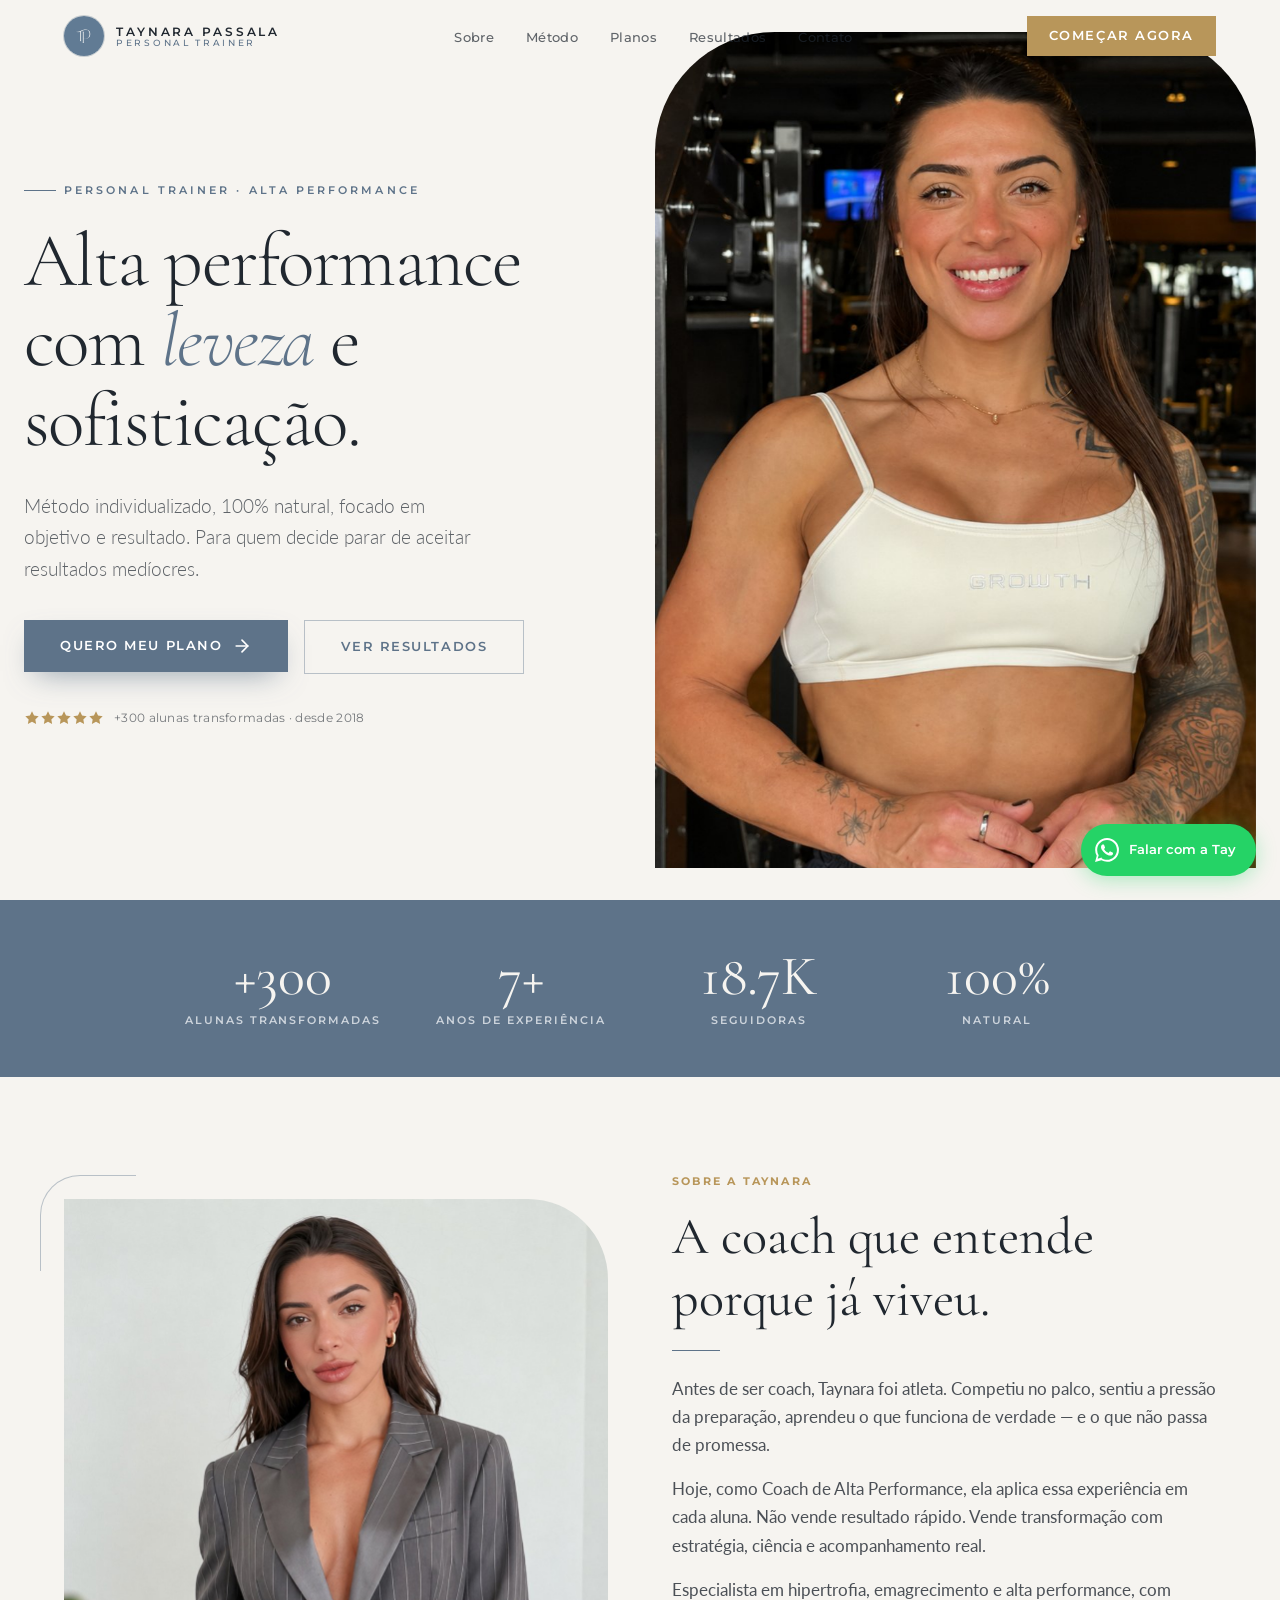
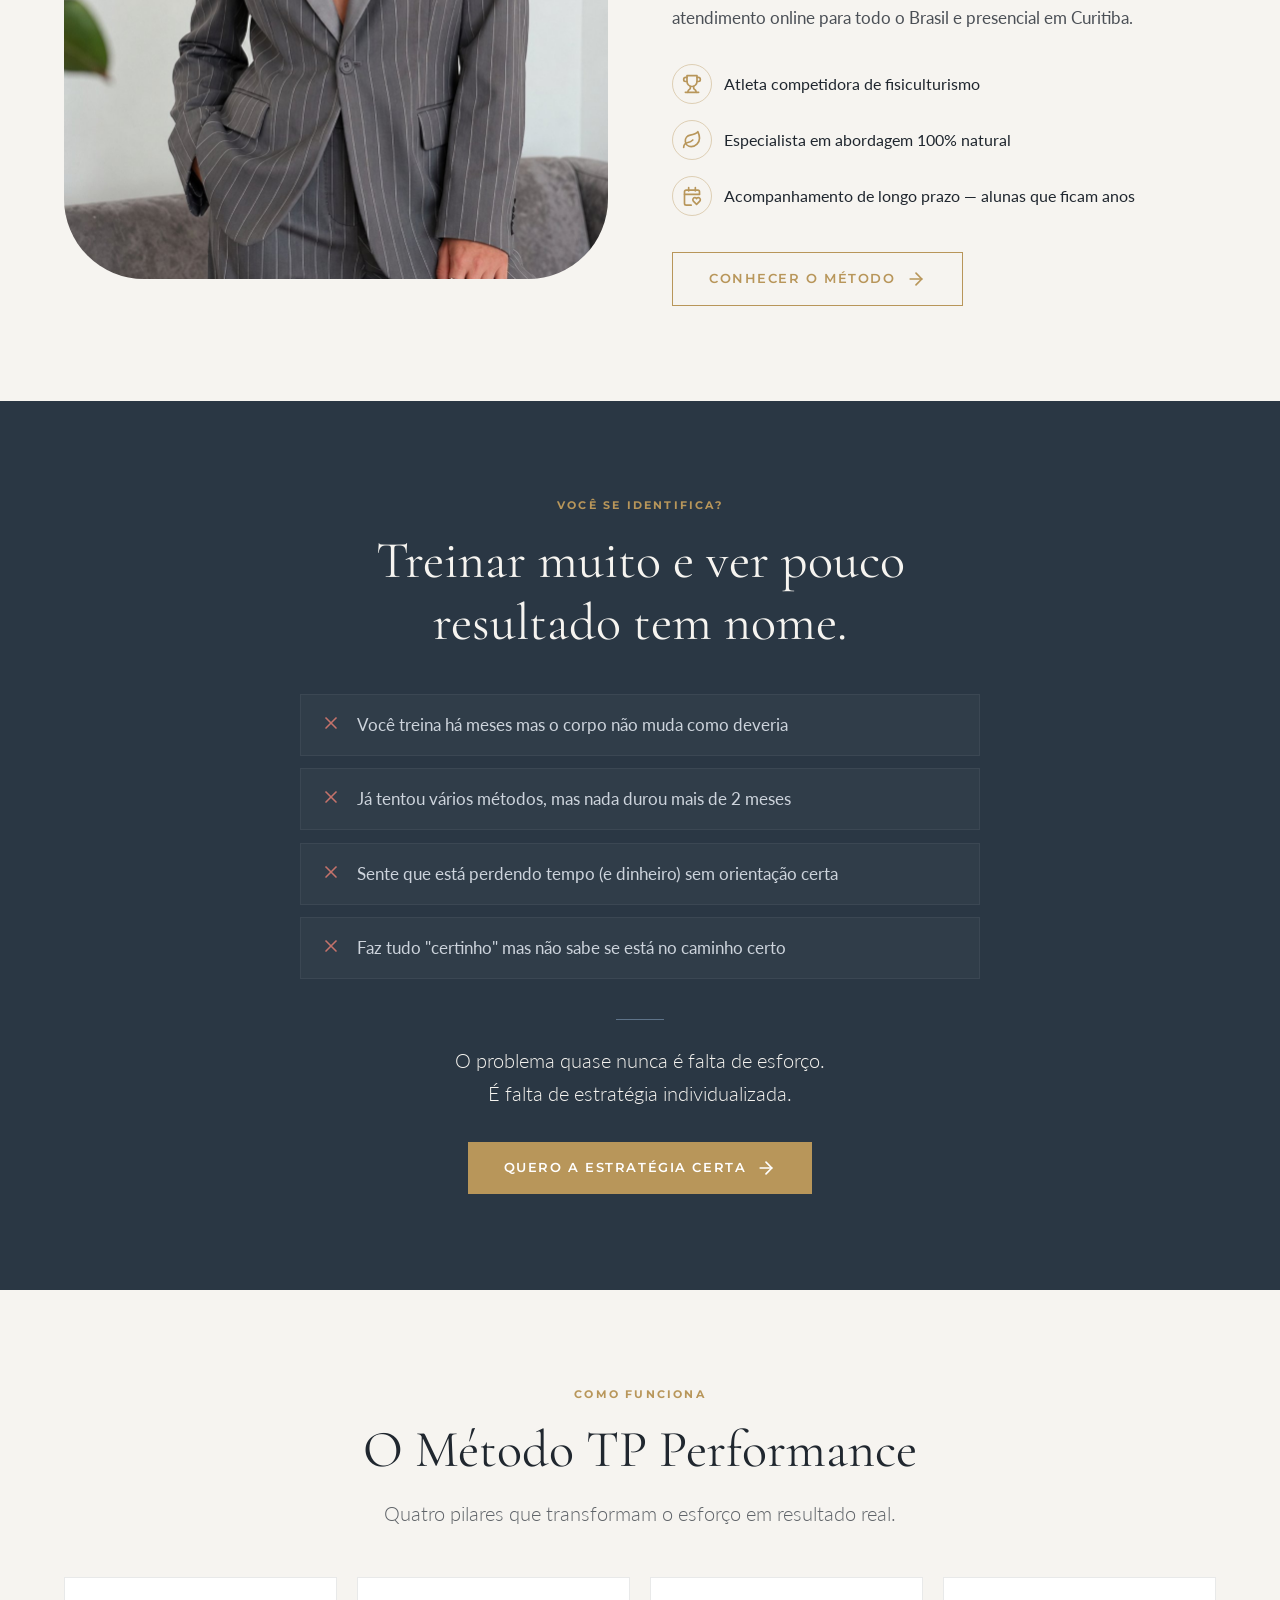
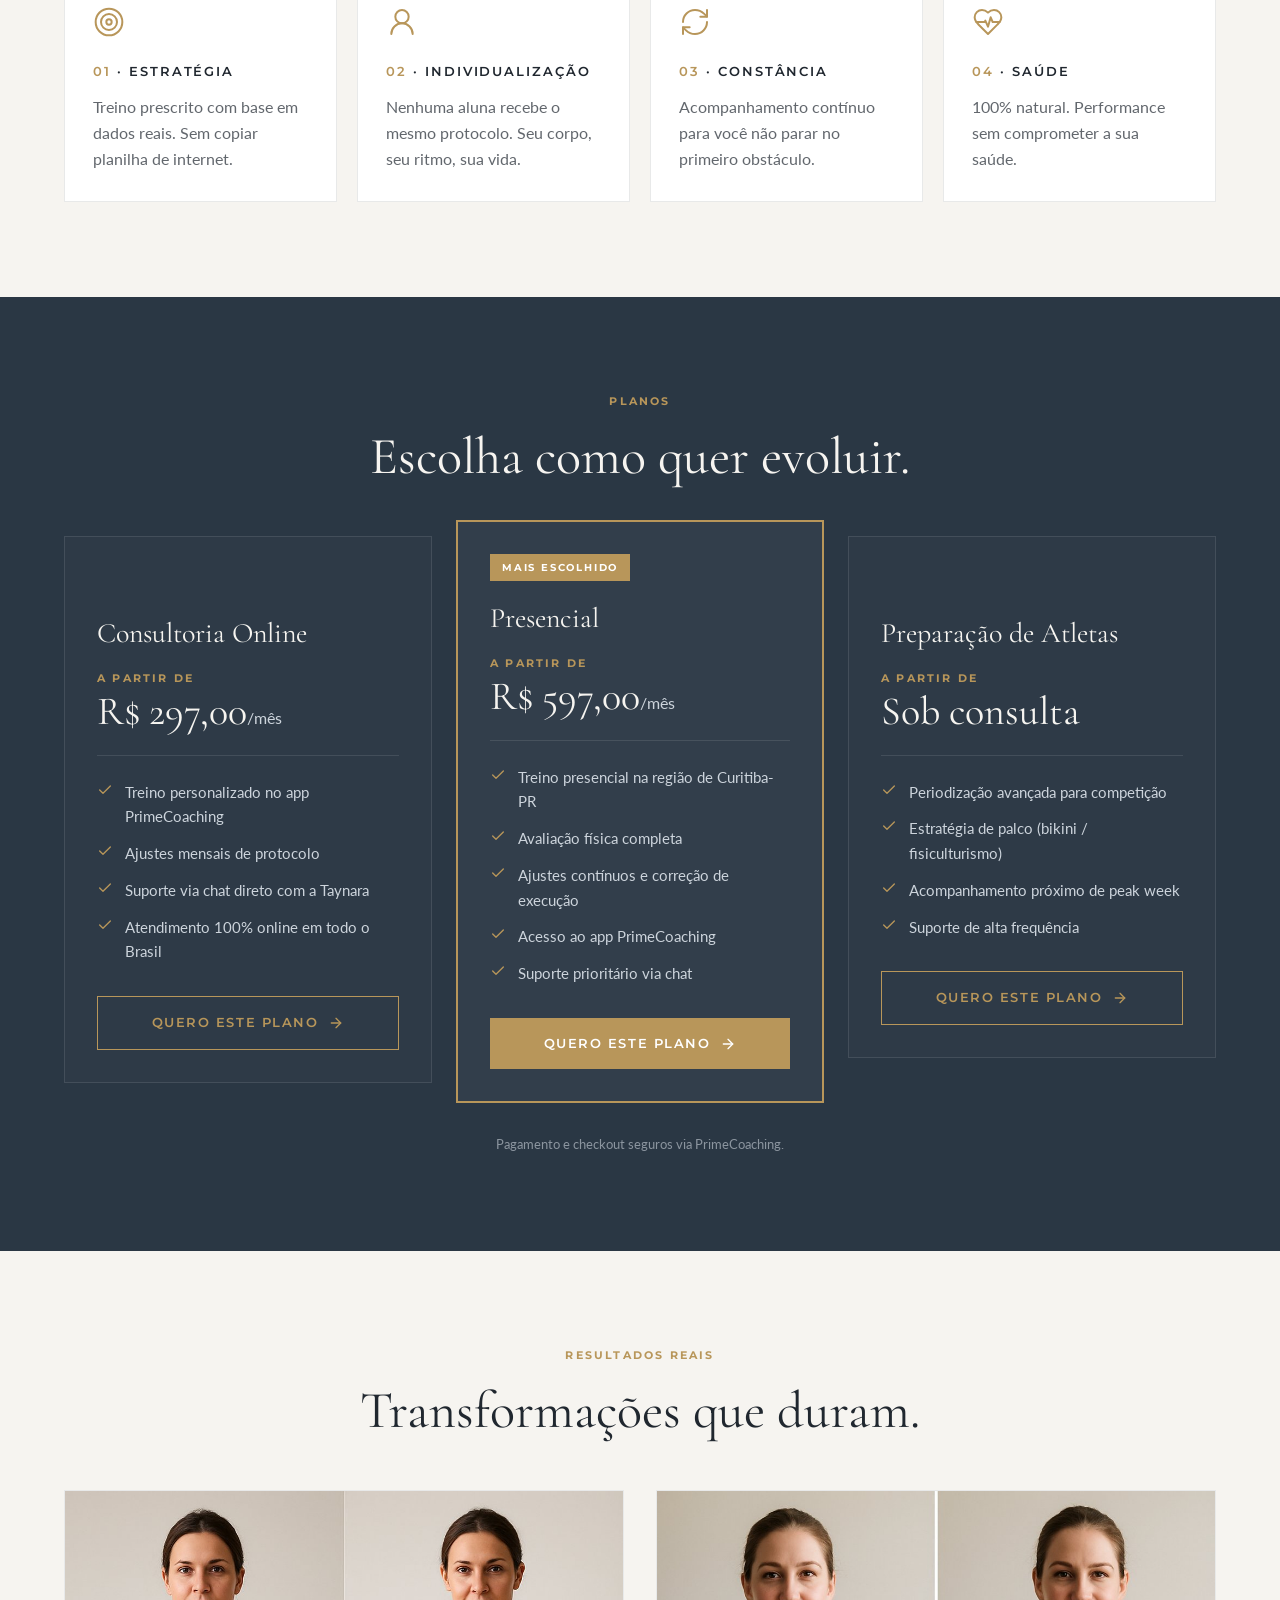
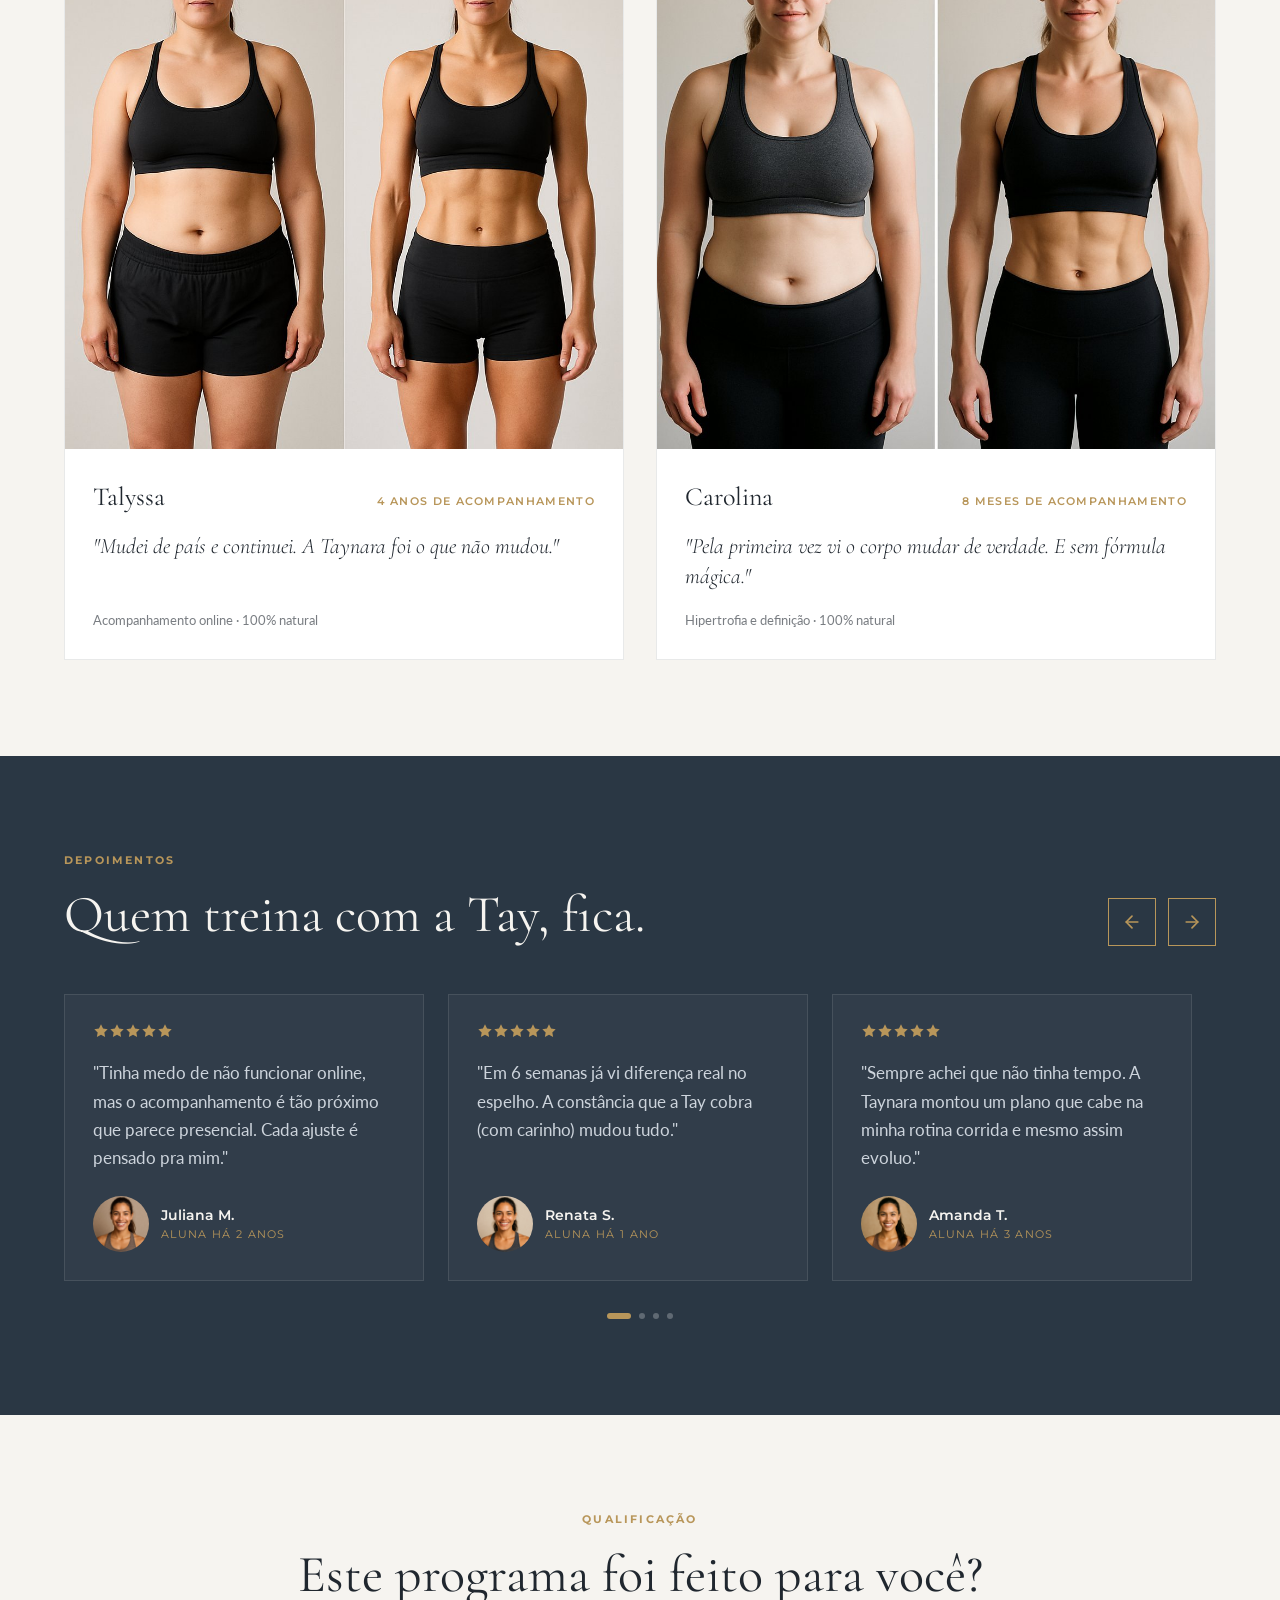
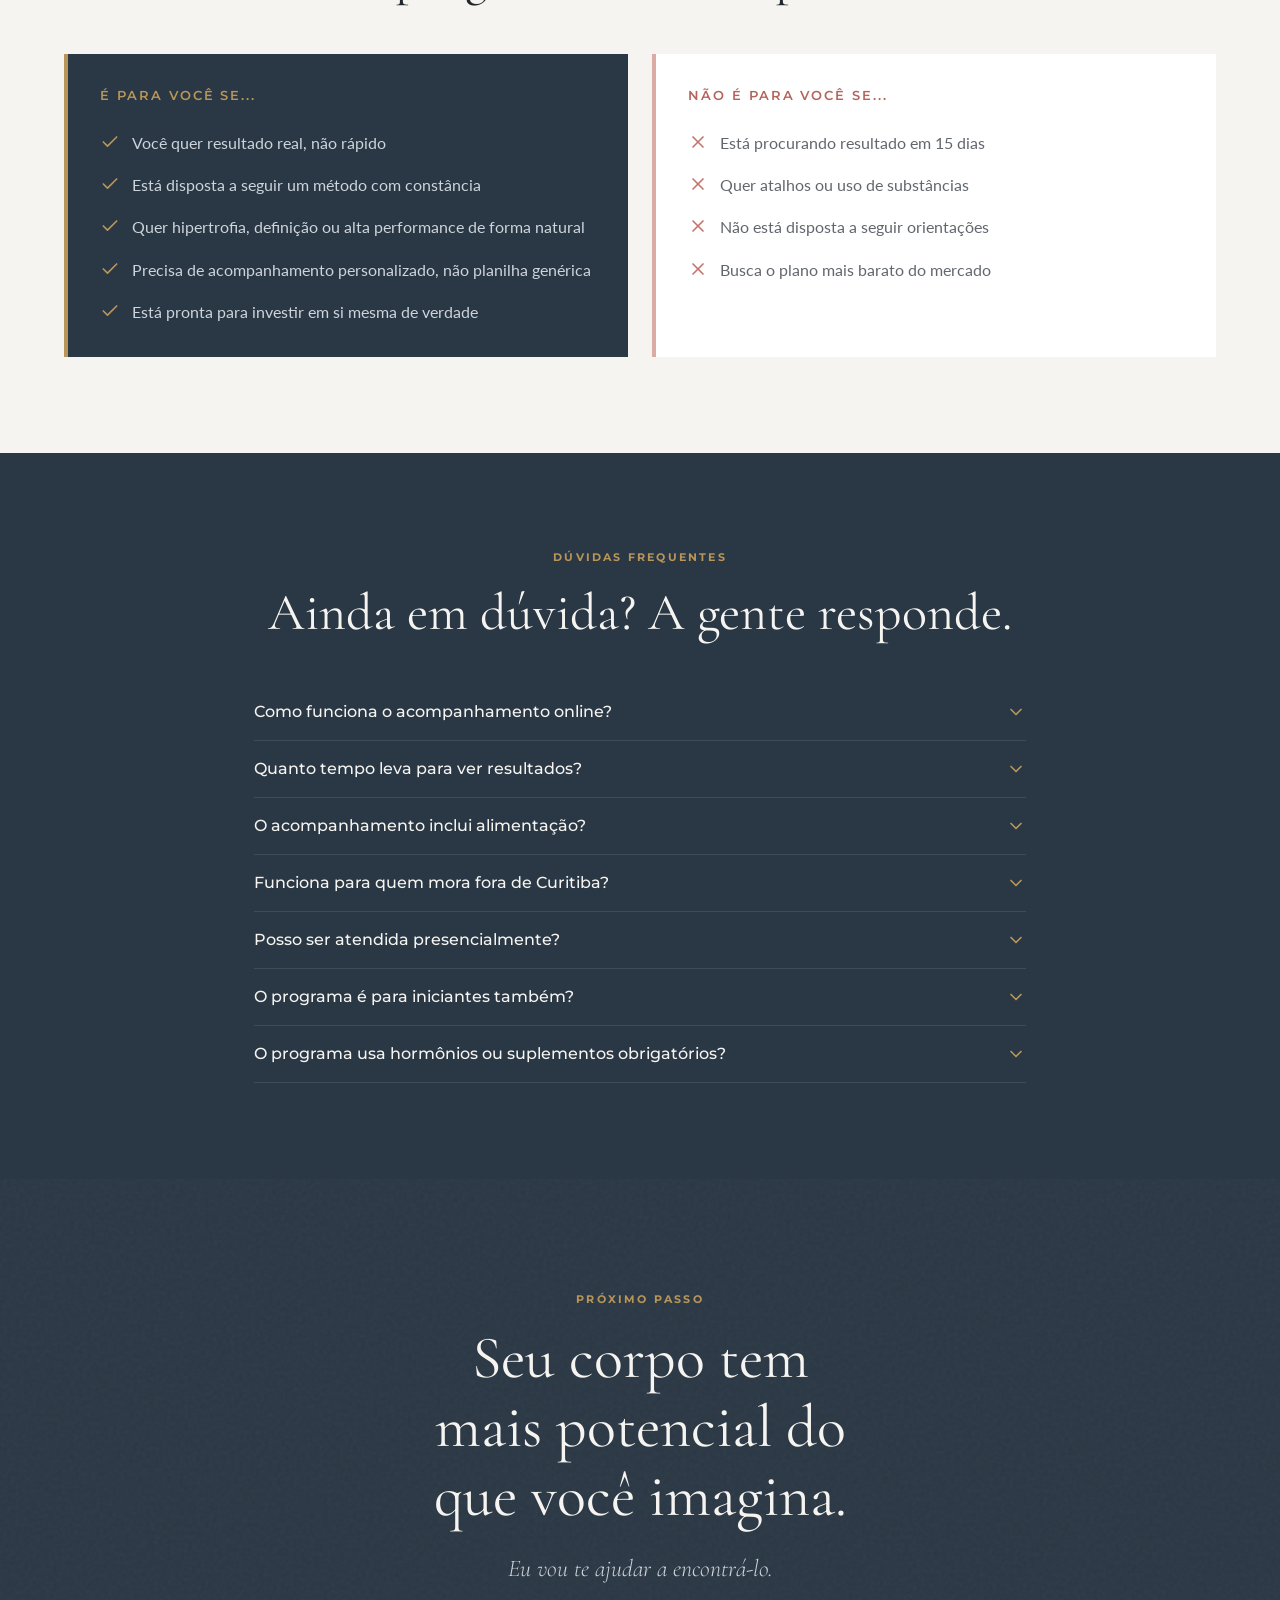
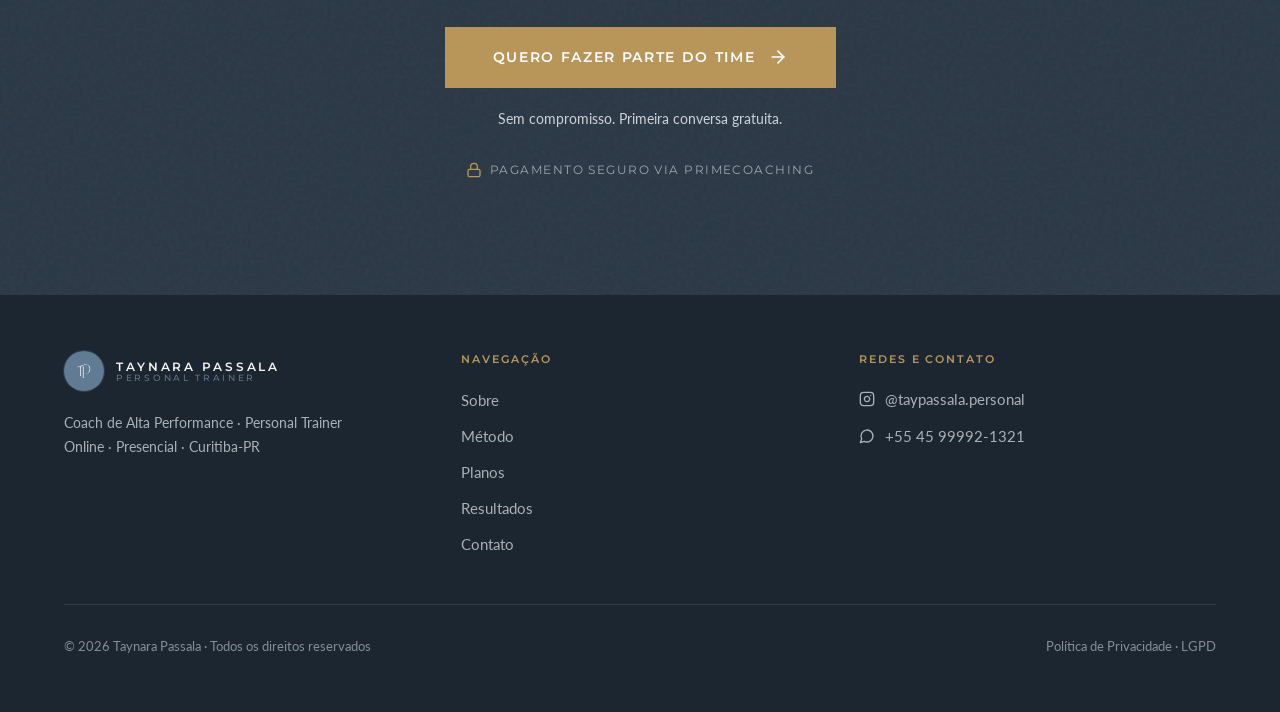
==== taypassala-site/index.html @ b62b1db3 "Add files via upload" ====
<!doctype html>
<html lang="pt-BR">
  <head>
    <meta charset="UTF-8" />
    <meta name="viewport" content="width=device-width, initial-scale=1" />
    <title>
      Taynara Passala — Coach de Alta Performance e Personal Trainer
    </title>
    <meta
      name="description"
      content="Coach de Alta Performance Natural. Hipertrofia, emagrecimento e preparação de atletas com método individualizado. Online para todo o Brasil e presencial em Curitiba."
    />

    <!-- Open Graph -->
    <meta
      property="og:title"
      content="Taynara Passala — Coach de Alta Performance"
    />
    <meta
      property="og:description"
      content="Transformo mente e físico em performance. Método 100% natural, acompanhamento de longo prazo."
    />
    <meta property="og:url" content="https://taypassala.com.br" />
    <meta property="og:type" content="website" />
    <meta property="og:image" content="images/taynara-hero.png" />
    <meta name="twitter:card" content="summary_large_image" />

    <link rel="icon" href="/favicon.ico" sizes="any" />
    <link rel="icon" href="/images/icon.svg" type="image/svg+xml" />
    <link rel="apple-touch-icon" href="/images/apple-icon.png" />

    <!-- Fonts: Cormorant Garamond (display), Montserrat (ui), Lato (body) -->
    <link rel="preconnect" href="https://fonts.googleapis.com" />
    <link rel="preconnect" href="https://fonts.gstatic.com" crossorigin />
    <link
      href="https://fonts.googleapis.com/css2?family=Cormorant+Garamond:ital,wght@0,300;0,400;0,500;0,600;1,300;1,400;1,500;1,600&family=Montserrat:wght@400;500;600;700&family=Lato:wght@300;400;700&display=swap"
      rel="stylesheet"
    />

    <link rel="stylesheet" href="styles.css" />
  </head>
  <body>
    <!-- ============================ NAVBAR ============================ -->
    <header class="navbar" id="navbar">
      <nav class="navbar__inner">
        <a
          href="#top"
          class="navbar__brand"
          aria-label="Taynara Passala — Personal Trainer"
        >
          <span class="logo">
            <span class="logo__mark">
              <img
                src="images/logo-tp.jpeg"
                alt="Logo Taynara Passala"
                width="40"
                height="40"
              />
            </span>
            <span class="logo__text">
              <span class="logo__name">Taynara Passala</span>
              <span class="logo__role">Personal Trainer</span>
            </span>
          </span>
        </a>

        <ul class="navbar__links">
          <li><a href="#sobre">Sobre</a></li>
          <li><a href="#metodo">Método</a></li>
          <li><a href="#planos">Planos</a></li>
          <li><a href="#resultados">Resultados</a></li>
          <li><a href="#contato">Contato</a></li>
        </ul>

        <a
          class="btn btn--bronze navbar__cta"
          data-wa
          data-msg="Olá Taynara! Quero começar agora. Me conta como funciona?"
          data-medium="nav"
          target="_blank"
          rel="noopener"
        >
          Começar agora
        </a>

        <button
          type="button"
          class="navbar__burger"
          id="openMenu"
          aria-label="Abrir menu"
        >
          <svg viewBox="0 0 24 24" class="ico" aria-hidden="true">
            <line x1="4" x2="20" y1="6" y2="6" />
            <line x1="4" x2="20" y1="12" y2="12" />
            <line x1="4" x2="20" y1="18" y2="18" />
          </svg>
        </button>
      </nav>
    </header>

    <!-- Drawer mobile -->
    <div class="drawer" id="drawer" aria-hidden="true">
      <div class="drawer__overlay" id="drawerOverlay"></div>
      <div class="drawer__panel">
        <div class="drawer__top">
          <span class="logo logo--light">
            <span class="logo__mark"
              ><img
                src="images/logo-tp.jpeg"
                alt="Logo Taynara Passala"
                width="40"
                height="40"
            /></span>
            <span class="logo__text">
              <span class="logo__name">Taynara Passala</span>
              <span class="logo__role">Personal Trainer</span>
            </span>
          </span>
          <button
            type="button"
            id="closeMenu"
            aria-label="Fechar menu"
            class="drawer__close"
          >
            <svg viewBox="0 0 24 24" class="ico" aria-hidden="true">
              <path d="M18 6 6 18" />
              <path d="m6 6 12 12" />
            </svg>
          </button>
        </div>
        <ul class="drawer__links">
          <li><a href="#sobre" data-close>Sobre</a></li>
          <li><a href="#metodo" data-close>Método</a></li>
          <li><a href="#planos" data-close>Planos</a></li>
          <li><a href="#resultados" data-close>Resultados</a></li>
          <li><a href="#contato" data-close>Contato</a></li>
        </ul>
        <a
          class="btn btn--bronze drawer__cta"
          data-wa
          data-msg="Olá Taynara! Quero começar agora. Me conta como funciona?"
          data-medium="nav"
          data-close
          target="_blank"
          rel="noopener"
        >
          Começar agora
        </a>
      </div>
    </div>

    <main>
      <!-- ============================ HERO ============================ -->
      <section id="top" class="hero">
        <div class="hero__grid">
          <div class="hero__text">
            <div class="reveal" data-reveal="up">
              <span class="hero__eyebrow">
                <span class="hero__eyebrow-line"></span>
                Personal Trainer · Alta Performance
              </span>
            </div>

            <div class="reveal" data-reveal="up" data-delay="0.08">
              <h1 class="hero__title">
                Alta performance<br />
                com <span class="hero__title-em">leveza</span> e<br />
                sofisticação.
              </h1>
            </div>

            <div class="reveal" data-reveal="up" data-delay="0.16">
              <p class="hero__lead">
                Método individualizado, 100% natural, focado em objetivo e
                resultado. Para quem decide parar de aceitar resultados
                medíocres.
              </p>
            </div>

            <div class="reveal" data-reveal="up" data-delay="0.24">
              <div class="hero__actions">
                <a
                  class="btn btn--blue group"
                  data-wa
                  data-msg="Olá Taynara! Quero meu plano. Me conta como funciona?"
                  data-medium="hero"
                  target="_blank"
                  rel="noopener"
                >
                  Quero meu plano
                  <svg
                    viewBox="0 0 24 24"
                    class="ico ico--shift"
                    aria-hidden="true"
                  >
                    <path d="M5 12h14" />
                    <path d="m12 5 7 7-7 7" />
                  </svg>
                </a>
                <a href="#resultados" class="btn btn--outline-blue"
                  >Ver resultados</a
                >
              </div>
            </div>

            <div class="reveal" data-reveal="up" data-delay="0.32">
              <div class="hero__rating">
                <span class="stars">
                  <svg viewBox="0 0 24 24" class="star">
                    <polygon
                      points="12 2 15.09 8.26 22 9.27 17 14.14 18.18 21.02 12 17.77 5.82 21.02 7 14.14 2 9.27 8.91 8.26 12 2"
                    />
                  </svg>
                  <svg viewBox="0 0 24 24" class="star">
                    <polygon
                      points="12 2 15.09 8.26 22 9.27 17 14.14 18.18 21.02 12 17.77 5.82 21.02 7 14.14 2 9.27 8.91 8.26 12 2"
                    />
                  </svg>
                  <svg viewBox="0 0 24 24" class="star">
                    <polygon
                      points="12 2 15.09 8.26 22 9.27 17 14.14 18.18 21.02 12 17.77 5.82 21.02 7 14.14 2 9.27 8.91 8.26 12 2"
                    />
                  </svg>
                  <svg viewBox="0 0 24 24" class="star">
                    <polygon
                      points="12 2 15.09 8.26 22 9.27 17 14.14 18.18 21.02 12 17.77 5.82 21.02 7 14.14 2 9.27 8.91 8.26 12 2"
                    />
                  </svg>
                  <svg viewBox="0 0 24 24" class="star">
                    <polygon
                      points="12 2 15.09 8.26 22 9.27 17 14.14 18.18 21.02 12 17.77 5.82 21.02 7 14.14 2 9.27 8.91 8.26 12 2"
                    />
                  </svg>
                </span>
                <span class="hero__rating-text"
                  >+300 alunas transformadas · desde 2018</span
                >
              </div>
            </div>
          </div>

          <div class="hero__media">
            <div class="hero__media-block"></div>
            <div
              class="reveal img-reveal hero__media-frame"
              data-reveal="image"
            >
              <div class="parallax" data-parallax="36">
                <img
                  src="images/taynara-hero.png"
                  alt="Taynara Passala, personal trainer e coach de alta performance"
                  class="hero__img"
                />
              </div>
            </div>
          </div>
        </div>
      </section>

      <!-- ===================== SOCIAL PROOF BAR ===================== -->
      <section class="proof" id="proof">
        <div class="proof__grid">
          <div class="proof__item">
            <span class="proof__value" data-count="300" data-prefix="+"
              >+0</span
            >
            <span class="proof__label">alunas transformadas</span>
          </div>
          <div class="proof__item">
            <span class="proof__value" data-count="7" data-suffix="+">0+</span>
            <span class="proof__label">anos de experiência</span>
          </div>
          <div class="proof__item">
            <span
              class="proof__value"
              data-count="18.7"
              data-decimals="1"
              data-suffix="K"
              >0.0K</span
            >
            <span class="proof__label">seguidoras</span>
          </div>
          <div class="proof__item">
            <span class="proof__value" data-count="100" data-suffix="%"
              >0%</span
            >
            <span class="proof__label">Natural</span>
          </div>
        </div>
      </section>

      <!-- ============================ SOBRE ============================ -->
      <section id="sobre" class="about">
        <div class="container about__grid">
          <div class="reveal reveal-left about__media-col">
            <div class="about__media-wrap">
              <div class="about__corner"></div>
              <div class="reveal img-reveal about__frame" data-reveal="image">
                <img
                  src="images/taynara-sobre.png"
                  alt="Taynara Passala, personal trainer"
                  class="about__img"
                />
              </div>
            </div>
          </div>

          <div class="reveal reveal-right about__text" data-delay="0.1">
            <span class="eyebrow">Sobre a Taynara</span>
            <h2 class="section-title section-title--dark">
              A coach que entende porque já viveu.
            </h2>
            <span class="section-line"></span>

            <div class="about__paras">
              <p>
                Antes de ser coach, Taynara foi atleta. Competiu no palco,
                sentiu a pressão da preparação, aprendeu o que funciona de
                verdade — e o que não passa de promessa.
              </p>
              <p>
                Hoje, como Coach de Alta Performance, ela aplica essa
                experiência em cada aluna. Não vende resultado rápido. Vende
                transformação com estratégia, ciência e acompanhamento real.
              </p>
              <p>
                Especialista em hipertrofia, emagrecimento e alta performance,
                com atendimento online para todo o Brasil e presencial em
                Curitiba.
              </p>
            </div>

            <ul class="about__highlights">
              <li>
                <span class="about__hl-ico"
                  ><svg viewBox="0 0 24 24" class="ico">
                    <path d="M6 9H4.5a2.5 2.5 0 0 1 0-5H6" />
                    <path d="M18 9h1.5a2.5 2.5 0 0 0 0-5H18" />
                    <path d="M4 22h16" />
                    <path
                      d="M10 14.66V17c0 .55-.47.98-.97 1.21C7.85 18.75 7 20.24 7 22"
                    />
                    <path
                      d="M14 14.66V17c0 .55.47.98.97 1.21C16.15 18.75 17 20.24 17 22"
                    />
                    <path d="M18 2H6v7a6 6 0 0 0 12 0V2Z" /></svg
                ></span>
                <span class="about__hl-text"
                  >Atleta competidora de fisiculturismo</span
                >
              </li>
              <li>
                <span class="about__hl-ico"
                  ><svg viewBox="0 0 24 24" class="ico">
                    <path
                      d="M11 20A7 7 0 0 1 9.8 6.1C15.5 5 17 4.48 19 2c1 2 2 4.18 2 8 0 5.5-4.78 10-10 10Z"
                    />
                    <path
                      d="M2 21c0-3 1.85-5.36 5.08-6C9.5 14.52 12 13 13 12"
                    /></svg
                ></span>
                <span class="about__hl-text"
                  >Especialista em abordagem 100% natural</span
                >
              </li>
              <li>
                <span class="about__hl-ico"
                  ><svg viewBox="0 0 24 24" class="ico">
                    <path
                      d="M21 10V7a2 2 0 0 0-2-2H5a2 2 0 0 0-2 2v14a2 2 0 0 0 2 2h6"
                    />
                    <path d="M16 2v4" />
                    <path d="M8 2v4" />
                    <path d="M3 10h18" />
                    <path
                      d="M21.29 14.7a2.43 2.43 0 0 0-2.65-.52c-.3.12-.57.3-.8.53l-.34.34-.35-.34a2.43 2.43 0 0 0-2.65-.53c-.3.12-.56.3-.79.53-.95.94-1 2.53.2 3.74L17.5 22l3.6-3.55c1.2-1.21 1.14-2.8.19-3.74Z"
                    /></svg
                ></span>
                <span class="about__hl-text"
                  >Acompanhamento de longo prazo — alunas que ficam anos</span
                >
              </li>
            </ul>

            <a href="#metodo" class="btn btn--outline-bronze about__cta">
              Conhecer o método
              <svg viewBox="0 0 24 24" class="ico" aria-hidden="true">
                <path d="M5 12h14" />
                <path d="m12 5 7 7-7 7" />
              </svg>
            </a>
          </div>
        </div>
      </section>

      <!-- =========================== PROBLEMA =========================== -->
      <section class="problem">
        <div class="container problem__inner">
          <div class="reveal">
            <span class="eyebrow eyebrow--center">Você se identifica?</span>
            <h2 class="section-title section-title--light problem__title">
              Treinar muito e ver pouco resultado tem nome.
            </h2>
          </div>

          <ul class="problem__list">
            <li class="reveal" data-delay="0">
              <div class="problem__item">
                <svg viewBox="0 0 24 24" class="ico problem__x">
                  <path d="M18 6 6 18" />
                  <path d="m6 6 12 12" /></svg
                ><span
                  >Você treina há meses mas o corpo não muda como deveria</span
                >
              </div>
            </li>
            <li class="reveal" data-delay="0.08">
              <div class="problem__item">
                <svg viewBox="0 0 24 24" class="ico problem__x">
                  <path d="M18 6 6 18" />
                  <path d="m6 6 12 12" /></svg
                ><span
                  >Já tentou vários métodos, mas nada durou mais de 2
                  meses</span
                >
              </div>
            </li>
            <li class="reveal" data-delay="0.16">
              <div class="problem__item">
                <svg viewBox="0 0 24 24" class="ico problem__x">
                  <path d="M18 6 6 18" />
                  <path d="m6 6 12 12" /></svg
                ><span
                  >Sente que está perdendo tempo (e dinheiro) sem orientação
                  certa</span
                >
              </div>
            </li>
            <li class="reveal" data-delay="0.24">
              <div class="problem__item">
                <svg viewBox="0 0 24 24" class="ico problem__x">
                  <path d="M18 6 6 18" />
                  <path d="m6 6 12 12" /></svg
                ><span
                  >Faz tudo "certinho" mas não sabe se está no caminho
                  certo</span
                >
              </div>
            </li>
          </ul>

          <div class="reveal" data-delay="0.1">
            <span class="problem__divider"></span>
            <p class="problem__statement">
              O problema quase nunca é falta de esforço. É falta de estratégia
              individualizada.
            </p>
            <a
              class="btn btn--bronze problem__cta"
              data-wa
              data-msg="Olá Taynara! Quero a estratégia certa para o meu corpo. Como começamos?"
              data-medium="problema"
              target="_blank"
              rel="noopener"
            >
              Quero a estratégia certa
              <svg viewBox="0 0 24 24" class="ico" aria-hidden="true">
                <path d="M5 12h14" />
                <path d="m12 5 7 7-7 7" />
              </svg>
            </a>
          </div>
        </div>
      </section>

      <!-- ========================== METODOLOGIA ========================== -->
      <section id="metodo" class="method">
        <div class="container">
          <div class="reveal section-head">
            <span class="eyebrow eyebrow--center">Como funciona</span>
            <h2 class="section-title section-title--dark">
              O Método TP Performance
            </h2>
            <p class="section-sub section-sub--dark">
              Quatro pilares que transformam o esforço em resultado real.
            </p>
          </div>

          <div class="method__grid">
            <article class="reveal method__card" data-delay="0">
              <svg viewBox="0 0 24 24" class="ico method__ico">
                <circle cx="12" cy="12" r="10" />
                <circle cx="12" cy="12" r="6" />
                <circle cx="12" cy="12" r="2" />
              </svg>
              <p class="method__kicker">
                <span class="method__num">01</span> · Estratégia
              </p>
              <p class="method__text">
                Treino prescrito com base em dados reais. Sem copiar planilha de
                internet.
              </p>
            </article>
            <article class="reveal method__card" data-delay="0.08">
              <svg viewBox="0 0 24 24" class="ico method__ico">
                <circle cx="12" cy="8" r="5" />
                <path d="M20 21a8 8 0 0 0-16 0" />
              </svg>
              <p class="method__kicker">
                <span class="method__num">02</span> · Individualização
              </p>
              <p class="method__text">
                Nenhuma aluna recebe o mesmo protocolo. Seu corpo, seu ritmo,
                sua vida.
              </p>
            </article>
            <article class="reveal method__card" data-delay="0.16">
              <svg viewBox="0 0 24 24" class="ico method__ico">
                <path d="M3 12a9 9 0 0 1 9-9 9.75 9.75 0 0 1 6.74 2.74L21 8" />
                <path d="M21 3v5h-5" />
                <path d="M21 12a9 9 0 0 1-9 9 9.75 9.75 0 0 1-6.74-2.74L3 16" />
                <path d="M8 16H3v5" />
              </svg>
              <p class="method__kicker">
                <span class="method__num">03</span> · Constância
              </p>
              <p class="method__text">
                Acompanhamento contínuo para você não parar no primeiro
                obstáculo.
              </p>
            </article>
            <article class="reveal method__card" data-delay="0.24">
              <svg viewBox="0 0 24 24" class="ico method__ico">
                <path
                  d="M19 14c1.49-1.46 3-3.21 3-5.5A5.5 5.5 0 0 0 16.5 3c-1.76 0-3 .5-4.5 2-1.5-1.5-2.74-2-4.5-2A5.5 5.5 0 0 0 2 8.5c0 2.3 1.5 4.05 3 5.5l7 7Z"
                />
                <path d="M3.22 12H9.5l.5-1 2 4.5 2-7 1.5 3.5h5.27" />
              </svg>
              <p class="method__kicker">
                <span class="method__num">04</span> · Saúde
              </p>
              <p class="method__text">
                100% natural. Performance sem comprometer a sua saúde.
              </p>
            </article>
          </div>
        </div>
      </section>

      <!-- ============================ PLANOS ============================ -->
      <section id="planos" class="plans">
        <div class="container">
          <div class="reveal section-head">
            <span class="eyebrow eyebrow--center">Planos</span>
            <h2 class="section-title section-title--light">
              Escolha como quer evoluir.
            </h2>
          </div>

          <div class="plans__grid">
            <div class="reveal" data-delay="0">
              <article class="plan">
                <span class="plan__badge-spacer" aria-hidden="true"></span>
                <h3 class="plan__name">Consultoria Online</h3>
                <p class="plan__from">A partir de</p>
                <p class="plan__price">
                  R$ 297,00<span class="plan__per">/mês</span>
                </p>
                <span class="plan__divider"></span>
                <ul class="plan__benefits">
                  <li>
                    <svg viewBox="0 0 24 24" class="ico plan__check">
                      <path d="M20 6 9 17l-5-5" /></svg
                    ><span>Treino personalizado no app PrimeCoaching</span>
                  </li>
                  <li>
                    <svg viewBox="0 0 24 24" class="ico plan__check">
                      <path d="M20 6 9 17l-5-5" /></svg
                    ><span>Ajustes mensais de protocolo</span>
                  </li>
                  <li>
                    <svg viewBox="0 0 24 24" class="ico plan__check">
                      <path d="M20 6 9 17l-5-5" /></svg
                    ><span>Suporte via chat direto com a Taynara</span>
                  </li>
                  <li>
                    <svg viewBox="0 0 24 24" class="ico plan__check">
                      <path d="M20 6 9 17l-5-5" /></svg
                    ><span>Atendimento 100% online em todo o Brasil</span>
                  </li>
                </ul>
                <a
                  href="https://app.primecoaching.com.br"
                  target="_blank"
                  rel="noopener"
                  class="btn btn--outline-bronze plan__cta"
                >
                  Quero este plano
                  <svg viewBox="0 0 24 24" class="ico">
                    <path d="M5 12h14" />
                    <path d="m12 5 7 7-7 7" />
                  </svg>
                </a>
              </article>
            </div>

            <div class="reveal plan-col--featured" data-delay="0.08">
              <article class="plan plan--featured">
                <span class="plan__badge">Mais escolhido</span>
                <h3 class="plan__name">Presencial</h3>
                <p class="plan__from">A partir de</p>
                <p class="plan__price">
                  R$ 597,00<span class="plan__per">/mês</span>
                </p>
                <span class="plan__divider"></span>
                <ul class="plan__benefits">
                  <li>
                    <svg viewBox="0 0 24 24" class="ico plan__check">
                      <path d="M20 6 9 17l-5-5" /></svg
                    ><span>Treino presencial na região de Curitiba-PR</span>
                  </li>
                  <li>
                    <svg viewBox="0 0 24 24" class="ico plan__check">
                      <path d="M20 6 9 17l-5-5" /></svg
                    ><span>Avaliação física completa</span>
                  </li>
                  <li>
                    <svg viewBox="0 0 24 24" class="ico plan__check">
                      <path d="M20 6 9 17l-5-5" /></svg
                    ><span>Ajustes contínuos e correção de execução</span>
                  </li>
                  <li>
                    <svg viewBox="0 0 24 24" class="ico plan__check">
                      <path d="M20 6 9 17l-5-5" /></svg
                    ><span>Acesso ao app PrimeCoaching</span>
                  </li>
                  <li>
                    <svg viewBox="0 0 24 24" class="ico plan__check">
                      <path d="M20 6 9 17l-5-5" /></svg
                    ><span>Suporte prioritário via chat</span>
                  </li>
                </ul>
                <a
                  href="https://app.primecoaching.com.br"
                  target="_blank"
                  rel="noopener"
                  class="btn btn--bronze plan__cta"
                >
                  Quero este plano
                  <svg viewBox="0 0 24 24" class="ico">
                    <path d="M5 12h14" />
                    <path d="m12 5 7 7-7 7" />
                  </svg>
                </a>
              </article>
            </div>

            <div class="reveal" data-delay="0.16">
              <article class="plan">
                <span class="plan__badge-spacer" aria-hidden="true"></span>
                <h3 class="plan__name">Preparação de Atletas</h3>
                <p class="plan__from">A partir de</p>
                <p class="plan__price">Sob consulta</p>
                <span class="plan__divider"></span>
                <ul class="plan__benefits">
                  <li>
                    <svg viewBox="0 0 24 24" class="ico plan__check">
                      <path d="M20 6 9 17l-5-5" /></svg
                    ><span>Periodização avançada para competição</span>
                  </li>
                  <li>
                    <svg viewBox="0 0 24 24" class="ico plan__check">
                      <path d="M20 6 9 17l-5-5" /></svg
                    ><span>Estratégia de palco (bikini / fisiculturismo)</span>
                  </li>
                  <li>
                    <svg viewBox="0 0 24 24" class="ico plan__check">
                      <path d="M20 6 9 17l-5-5" /></svg
                    ><span>Acompanhamento próximo de peak week</span>
                  </li>
                  <li>
                    <svg viewBox="0 0 24 24" class="ico plan__check">
                      <path d="M20 6 9 17l-5-5" /></svg
                    ><span>Suporte de alta frequência</span>
                  </li>
                </ul>
                <a
                  href="https://app.primecoaching.com.br"
                  target="_blank"
                  rel="noopener"
                  class="btn btn--outline-bronze plan__cta"
                >
                  Quero este plano
                  <svg viewBox="0 0 24 24" class="ico">
                    <path d="M5 12h14" />
                    <path d="m12 5 7 7-7 7" />
                  </svg>
                </a>
              </article>
            </div>
          </div>

          <p class="plans__note">
            Pagamento e checkout seguros via PrimeCoaching.
          </p>
        </div>
      </section>

      <!-- ======================= TRANSFORMAÇÕES ======================= -->
      <section id="resultados" class="results">
        <div class="container">
          <div class="reveal section-head">
            <span class="eyebrow eyebrow--center">Resultados reais</span>
            <h2 class="section-title section-title--dark">
              Transformações que duram.
            </h2>
          </div>

          <div class="results__grid">
            <div class="reveal" data-delay="0">
              <article class="result">
                <div class="result__media">
                  <img
                    src="images/resultado-01.png"
                    alt="Transformação de Talyssa: antes e depois"
                    loading="lazy"
                  />
                </div>
                <div class="result__body">
                  <div class="result__head">
                    <h3 class="result__name">Talyssa</h3>
                    <span class="result__time">4 anos de acompanhamento</span>
                  </div>
                  <p class="result__quote">
                    "Mudei de país e continuei. A Taynara foi o que não mudou."
                  </p>
                  <p class="result__tag">
                    Acompanhamento online · 100% natural
                  </p>
                </div>
              </article>
            </div>
            <div class="reveal" data-delay="0.1">
              <article class="result">
                <div class="result__media">
                  <img
                    src="images/resultado-02.png"
                    alt="Transformação de Carolina: antes e depois"
                    loading="lazy"
                  />
                </div>
                <div class="result__body">
                  <div class="result__head">
                    <h3 class="result__name">Carolina</h3>
                    <span class="result__time">8 meses de acompanhamento</span>
                  </div>
                  <p class="result__quote">
                    "Pela primeira vez vi o corpo mudar de verdade. E sem
                    fórmula mágica."
                  </p>
                  <p class="result__tag">
                    Hipertrofia e definição · 100% natural
                  </p>
                </div>
              </article>
            </div>
          </div>
        </div>
      </section>

      <!-- ========================= DEPOIMENTOS ========================= -->
      <section class="testi">
        <div class="container">
          <div class="testi__head">
            <div>
              <span class="eyebrow">Depoimentos</span>
              <h2 class="section-title section-title--light">
                Quem treina com a Tay, fica.
              </h2>
            </div>
            <div class="testi__nav">
              <button
                type="button"
                id="testiPrev"
                aria-label="Depoimento anterior"
                class="testi__arrow"
              >
                <svg viewBox="0 0 24 24" class="ico">
                  <path d="m12 19-7-7 7-7" />
                  <path d="M19 12H5" />
                </svg>
              </button>
              <button
                type="button"
                id="testiNext"
                aria-label="Próximo depoimento"
                class="testi__arrow"
              >
                <svg viewBox="0 0 24 24" class="ico">
                  <path d="M5 12h14" />
                  <path d="m12 5 7 7-7 7" />
                </svg>
              </button>
            </div>
          </div>

          <div class="testi__viewport" id="testiViewport">
            <div class="testi__track" id="testiTrack">
              <div class="testi__slide">
                <article class="testi__card">
                  <span class="stars">
                    <svg viewBox="0 0 24 24" class="star">
                      <polygon
                        points="12 2 15.09 8.26 22 9.27 17 14.14 18.18 21.02 12 17.77 5.82 21.02 7 14.14 2 9.27 8.91 8.26 12 2"
                      />
                    </svg>
                    <svg viewBox="0 0 24 24" class="star">
                      <polygon
                        points="12 2 15.09 8.26 22 9.27 17 14.14 18.18 21.02 12 17.77 5.82 21.02 7 14.14 2 9.27 8.91 8.26 12 2"
                      />
                    </svg>
                    <svg viewBox="0 0 24 24" class="star">
                      <polygon
                        points="12 2 15.09 8.26 22 9.27 17 14.14 18.18 21.02 12 17.77 5.82 21.02 7 14.14 2 9.27 8.91 8.26 12 2"
                      />
                    </svg>
                    <svg viewBox="0 0 24 24" class="star">
                      <polygon
                        points="12 2 15.09 8.26 22 9.27 17 14.14 18.18 21.02 12 17.77 5.82 21.02 7 14.14 2 9.27 8.91 8.26 12 2"
                      />
                    </svg>
                    <svg viewBox="0 0 24 24" class="star">
                      <polygon
                        points="12 2 15.09 8.26 22 9.27 17 14.14 18.18 21.02 12 17.77 5.82 21.02 7 14.14 2 9.27 8.91 8.26 12 2"
                      />
                    </svg>
                  </span>
                  <p class="testi__text">
                    "Tinha medo de não funcionar online, mas o acompanhamento é
                    tão próximo que parece presencial. Cada ajuste é pensado pra
                    mim."
                  </p>
                  <div class="testi__author">
                    <span class="testi__avatar"
                      ><img
                        src="images/depoimento-1.png"
                        alt="Juliana M."
                        loading="lazy"
                    /></span>
                    <span class="testi__meta"
                      ><span class="testi__name">Juliana M.</span
                      ><span class="testi__since">Aluna há 2 anos</span></span
                    >
                  </div>
                </article>
              </div>
              <div class="testi__slide">
                <article class="testi__card">
                  <span class="stars">
                    <svg viewBox="0 0 24 24" class="star">
                      <polygon
                        points="12 2 15.09 8.26 22 9.27 17 14.14 18.18 21.02 12 17.77 5.82 21.02 7 14.14 2 9.27 8.91 8.26 12 2"
                      />
                    </svg>
                    <svg viewBox="0 0 24 24" class="star">
                      <polygon
                        points="12 2 15.09 8.26 22 9.27 17 14.14 18.18 21.02 12 17.77 5.82 21.02 7 14.14 2 9.27 8.91 8.26 12 2"
                      />
                    </svg>
                    <svg viewBox="0 0 24 24" class="star">
                      <polygon
                        points="12 2 15.09 8.26 22 9.27 17 14.14 18.18 21.02 12 17.77 5.82 21.02 7 14.14 2 9.27 8.91 8.26 12 2"
                      />
                    </svg>
                    <svg viewBox="0 0 24 24" class="star">
                      <polygon
                        points="12 2 15.09 8.26 22 9.27 17 14.14 18.18 21.02 12 17.77 5.82 21.02 7 14.14 2 9.27 8.91 8.26 12 2"
                      />
                    </svg>
                    <svg viewBox="0 0 24 24" class="star">
                      <polygon
                        points="12 2 15.09 8.26 22 9.27 17 14.14 18.18 21.02 12 17.77 5.82 21.02 7 14.14 2 9.27 8.91 8.26 12 2"
                      />
                    </svg>
                  </span>
                  <p class="testi__text">
                    "Em 6 semanas já vi diferença real no espelho. A constância
                    que a Tay cobra (com carinho) mudou tudo."
                  </p>
                  <div class="testi__author">
                    <span class="testi__avatar"
                      ><img
                        src="images/depoimento-2.png"
                        alt="Renata S."
                        loading="lazy"
                    /></span>
                    <span class="testi__meta"
                      ><span class="testi__name">Renata S.</span
                      ><span class="testi__since">Aluna há 1 ano</span></span
                    >
                  </div>
                </article>
              </div>
              <div class="testi__slide">
                <article class="testi__card">
                  <span class="stars">
                    <svg viewBox="0 0 24 24" class="star">
                      <polygon
                        points="12 2 15.09 8.26 22 9.27 17 14.14 18.18 21.02 12 17.77 5.82 21.02 7 14.14 2 9.27 8.91 8.26 12 2"
                      />
                    </svg>
                    <svg viewBox="0 0 24 24" class="star">
                      <polygon
                        points="12 2 15.09 8.26 22 9.27 17 14.14 18.18 21.02 12 17.77 5.82 21.02 7 14.14 2 9.27 8.91 8.26 12 2"
                      />
                    </svg>
                    <svg viewBox="0 0 24 24" class="star">
                      <polygon
                        points="12 2 15.09 8.26 22 9.27 17 14.14 18.18 21.02 12 17.77 5.82 21.02 7 14.14 2 9.27 8.91 8.26 12 2"
                      />
                    </svg>
                    <svg viewBox="0 0 24 24" class="star">
                      <polygon
                        points="12 2 15.09 8.26 22 9.27 17 14.14 18.18 21.02 12 17.77 5.82 21.02 7 14.14 2 9.27 8.91 8.26 12 2"
                      />
                    </svg>
                    <svg viewBox="0 0 24 24" class="star">
                      <polygon
                        points="12 2 15.09 8.26 22 9.27 17 14.14 18.18 21.02 12 17.77 5.82 21.02 7 14.14 2 9.27 8.91 8.26 12 2"
                      />
                    </svg>
                  </span>
                  <p class="testi__text">
                    "Sempre achei que não tinha tempo. A Taynara montou um plano
                    que cabe na minha rotina corrida e mesmo assim evoluo."
                  </p>
                  <div class="testi__author">
                    <span class="testi__avatar"
                      ><img
                        src="images/depoimento-3.png"
                        alt="Amanda T."
                        loading="lazy"
                    /></span>
                    <span class="testi__meta"
                      ><span class="testi__name">Amanda T.</span
                      ><span class="testi__since">Aluna há 3 anos</span></span
                    >
                  </div>
                </article>
              </div>
              <div class="testi__slide">
                <article class="testi__card">
                  <span class="stars">
                    <svg viewBox="0 0 24 24" class="star">
                      <polygon
                        points="12 2 15.09 8.26 22 9.27 17 14.14 18.18 21.02 12 17.77 5.82 21.02 7 14.14 2 9.27 8.91 8.26 12 2"
                      />
                    </svg>
                    <svg viewBox="0 0 24 24" class="star">
                      <polygon
                        points="12 2 15.09 8.26 22 9.27 17 14.14 18.18 21.02 12 17.77 5.82 21.02 7 14.14 2 9.27 8.91 8.26 12 2"
                      />
                    </svg>
                    <svg viewBox="0 0 24 24" class="star">
                      <polygon
                        points="12 2 15.09 8.26 22 9.27 17 14.14 18.18 21.02 12 17.77 5.82 21.02 7 14.14 2 9.27 8.91 8.26 12 2"
                      />
                    </svg>
                    <svg viewBox="0 0 24 24" class="star">
                      <polygon
                        points="12 2 15.09 8.26 22 9.27 17 14.14 18.18 21.02 12 17.77 5.82 21.02 7 14.14 2 9.27 8.91 8.26 12 2"
                      />
                    </svg>
                    <svg viewBox="0 0 24 24" class="star">
                      <polygon
                        points="12 2 15.09 8.26 22 9.27 17 14.14 18.18 21.02 12 17.77 5.82 21.02 7 14.14 2 9.27 8.91 8.26 12 2"
                      />
                    </svg>
                  </span>
                  <p class="testi__text">
                    "Nunca me senti só mais uma. Ela responde, ela acompanha,
                    ela se importa de verdade com o meu resultado."
                  </p>
                  <div class="testi__author">
                    <span class="testi__avatar"
                      ><img
                        src="images/depoimento-4.png"
                        alt="Patrícia L."
                        loading="lazy"
                    /></span>
                    <span class="testi__meta"
                      ><span class="testi__name">Patrícia L.</span
                      ><span class="testi__since">Aluna há 4 anos</span></span
                    >
                  </div>
                </article>
              </div>
            </div>
          </div>

          <div class="testi__dots" id="testiDots"></div>
        </div>
      </section>

      <!-- ========================= PARA QUEM É ========================= -->
      <section class="forwhom">
        <div class="container">
          <div class="reveal section-head">
            <span class="eyebrow eyebrow--center">Qualificação</span>
            <h2 class="section-title section-title--dark">
              Este programa foi feito para você?
            </h2>
          </div>

          <div class="forwhom__grid">
            <div class="reveal">
              <div class="forwhom__card forwhom__card--yes">
                <h3 class="forwhom__title forwhom__title--yes">
                  É para você se...
                </h3>
                <ul class="forwhom__list">
                  <li>
                    <svg viewBox="0 0 24 24" class="ico forwhom__check">
                      <path d="M20 6 9 17l-5-5" /></svg
                    ><span class="forwhom__text--light"
                      >Você quer resultado real, não rápido</span
                    >
                  </li>
                  <li>
                    <svg viewBox="0 0 24 24" class="ico forwhom__check">
                      <path d="M20 6 9 17l-5-5" /></svg
                    ><span class="forwhom__text--light"
                      >Está disposta a seguir um método com constância</span
                    >
                  </li>
                  <li>
                    <svg viewBox="0 0 24 24" class="ico forwhom__check">
                      <path d="M20 6 9 17l-5-5" /></svg
                    ><span class="forwhom__text--light"
                      >Quer hipertrofia, definição ou alta performance de forma
                      natural</span
                    >
                  </li>
                  <li>
                    <svg viewBox="0 0 24 24" class="ico forwhom__check">
                      <path d="M20 6 9 17l-5-5" /></svg
                    ><span class="forwhom__text--light"
                      >Precisa de acompanhamento personalizado, não planilha
                      genérica</span
                    >
                  </li>
                  <li>
                    <svg viewBox="0 0 24 24" class="ico forwhom__check">
                      <path d="M20 6 9 17l-5-5" /></svg
                    ><span class="forwhom__text--light"
                      >Está pronta para investir em si mesma de verdade</span
                    >
                  </li>
                </ul>
              </div>
            </div>

            <div class="reveal" data-delay="0.1">
              <div class="forwhom__card forwhom__card--no">
                <h3 class="forwhom__title forwhom__title--no">
                  Não é para você se...
                </h3>
                <ul class="forwhom__list">
                  <li>
                    <svg viewBox="0 0 24 24" class="ico forwhom__x">
                      <path d="M18 6 6 18" />
                      <path d="m6 6 12 12" /></svg
                    ><span class="forwhom__text--dark"
                      >Está procurando resultado em 15 dias</span
                    >
                  </li>
                  <li>
                    <svg viewBox="0 0 24 24" class="ico forwhom__x">
                      <path d="M18 6 6 18" />
                      <path d="m6 6 12 12" /></svg
                    ><span class="forwhom__text--dark"
                      >Quer atalhos ou uso de substâncias</span
                    >
                  </li>
                  <li>
                    <svg viewBox="0 0 24 24" class="ico forwhom__x">
                      <path d="M18 6 6 18" />
                      <path d="m6 6 12 12" /></svg
                    ><span class="forwhom__text--dark"
                      >Não está disposta a seguir orientações</span
                    >
                  </li>
                  <li>
                    <svg viewBox="0 0 24 24" class="ico forwhom__x">
                      <path d="M18 6 6 18" />
                      <path d="m6 6 12 12" /></svg
                    ><span class="forwhom__text--dark"
                      >Busca o plano mais barato do mercado</span
                    >
                  </li>
                </ul>
              </div>
            </div>
          </div>
        </div>
      </section>

      <!-- ============================= FAQ ============================= -->
      <section class="faq">
        <div class="container container--narrow">
          <div class="reveal section-head">
            <span class="eyebrow eyebrow--center">Dúvidas frequentes</span>
            <h2 class="section-title section-title--light">
              Ainda em dúvida? A gente responde.
            </h2>
          </div>

          <div class="reveal faq__list" id="faqList">
            <div class="faq__item">
              <button type="button" class="faq__trigger" aria-expanded="false">
                <span>Como funciona o acompanhamento online?</span>
                <svg viewBox="0 0 24 24" class="ico faq__chevron">
                  <path d="m6 9 6 6 6-6" />
                </svg>
              </button>
              <div class="faq__content">
                <div class="faq__content-inner">
                  Através do app PrimeCoaching, você recebe seu treino
                  personalizado, acompanha sua evolução, faz check-ins e tem
                  acesso direto à Taynara via chat. Tudo em um único lugar, de
                  qualquer lugar do Brasil.
                </div>
              </div>
            </div>
            <div class="faq__item">
              <button type="button" class="faq__trigger" aria-expanded="false">
                <span>Quanto tempo leva para ver resultados?</span>
                <svg viewBox="0 0 24 24" class="ico faq__chevron">
                  <path d="m6 9 6 6 6-6" />
                </svg>
              </button>
              <div class="faq__content">
                <div class="faq__content-inner">
                  Depende do seu ponto de partida e do plano escolhido, mas a
                  maioria das alunas começa a notar mudanças nas primeiras 4 a 6
                  semanas com consistência. Resultados duradouros são
                  construídos em meses, não dias.
                </div>
              </div>
            </div>
            <div class="faq__item">
              <button type="button" class="faq__trigger" aria-expanded="false">
                <span>O acompanhamento inclui alimentação?</span>
                <svg viewBox="0 0 24 24" class="ico faq__chevron">
                  <path d="m6 9 6 6 6-6" />
                </svg>
              </button>
              <div class="faq__content">
                <div class="faq__content-inner">
                  A orientação alimentar é tratada de forma estratégica dentro
                  do plano. Confirme os detalhes do que está incluído
                  diretamente pelo WhatsApp.
                </div>
              </div>
            </div>
            <div class="faq__item">
              <button type="button" class="faq__trigger" aria-expanded="false">
                <span>Funciona para quem mora fora de Curitiba?</span>
                <svg viewBox="0 0 24 24" class="ico faq__chevron">
                  <path d="m6 9 6 6 6-6" />
                </svg>
              </button>
              <div class="faq__content">
                <div class="faq__content-inner">
                  Sim. A consultoria online atende alunas em todo o Brasil. Uma
                  das alunas acompanhadas há 4 anos mora em Londres.
                </div>
              </div>
            </div>
            <div class="faq__item">
              <button type="button" class="faq__trigger" aria-expanded="false">
                <span>Posso ser atendida presencialmente?</span>
                <svg viewBox="0 0 24 24" class="ico faq__chevron">
                  <path d="m6 9 6 6 6-6" />
                </svg>
              </button>
              <div class="faq__content">
                <div class="faq__content-inner">
                  Sim, para quem está na região de Curitiba-PR. Consulte a
                  disponibilidade de agenda pelo WhatsApp.
                </div>
              </div>
            </div>
            <div class="faq__item">
              <button type="button" class="faq__trigger" aria-expanded="false">
                <span>O programa é para iniciantes também?</span>
                <svg viewBox="0 0 24 24" class="ico faq__chevron">
                  <path d="m6 9 6 6 6-6" />
                </svg>
              </button>
              <div class="faq__content">
                <div class="faq__content-inner">
                  Absoluta e completamente sim. O método se adapta ao seu nível.
                  Algumas das maiores transformações foram de alunas que nunca
                  tinham pisado numa academia.
                </div>
              </div>
            </div>
            <div class="faq__item">
              <button type="button" class="faq__trigger" aria-expanded="false">
                <span
                  >O programa usa hormônios ou suplementos obrigatórios?</span
                >
                <svg viewBox="0 0 24 24" class="ico faq__chevron">
                  <path d="m6 9 6 6 6-6" />
                </svg>
              </button>
              <div class="faq__content">
                <div class="faq__content-inner">
                  Não. A abordagem é 100% natural. Suplementação pode ser
                  sugerida como apoio, mas nunca como obrigação ou atalho.
                </div>
              </div>
            </div>
          </div>
        </div>
      </section>

      <!-- ========================== CTA FINAL ========================== -->
      <section id="contato" class="finalcta grain-overlay">
        <div class="container container--cta">
          <div class="reveal">
            <span class="eyebrow eyebrow--center">Próximo passo</span>
            <h2 class="finalcta__title">
              Seu corpo tem mais potencial do que você imagina.
            </h2>
            <p class="finalcta__sub">Eu vou te ajudar a encontrá-lo.</p>
            <a
              class="btn btn--bronze finalcta__btn"
              data-wa
              data-msg="Olá Taynara! Quero fazer parte do time. Como começo?"
              data-medium="cta-final"
              target="_blank"
              rel="noopener"
            >
              Quero fazer parte do time
              <svg viewBox="0 0 24 24" class="ico ico--lg">
                <path d="M5 12h14" />
                <path d="m12 5 7 7-7 7" />
              </svg>
            </a>
            <p class="finalcta__reassure">
              Sem compromisso. Primeira conversa gratuita.
            </p>
            <p class="finalcta__secure">
              <svg viewBox="0 0 24 24" class="ico finalcta__lock">
                <rect width="18" height="11" x="3" y="11" rx="2" ry="2" />
                <path d="M7 11V7a5 5 0 0 1 10 0v4" />
              </svg>
              Pagamento seguro via PrimeCoaching
            </p>
          </div>
        </div>
      </section>
    </main>

    <!-- ============================ FOOTER ============================ -->
    <footer class="footer">
      <div class="container footer__grid">
        <div>
          <span class="logo logo--light">
            <span class="logo__mark"
              ><img
                src="images/logo-tp.jpeg"
                alt="Logo Taynara Passala"
                width="40"
                height="40"
            /></span>
            <span class="logo__text">
              <span class="logo__name">Taynara Passala</span>
              <span class="logo__role">Personal Trainer</span>
            </span>
          </span>
          <p class="footer__about">
            Coach de Alta Performance · Personal Trainer<br />
            Online · Presencial · Curitiba-PR
          </p>
        </div>

        <div>
          <h3 class="footer__heading">Navegação</h3>
          <ul class="footer__links">
            <li><a href="#sobre">Sobre</a></li>
            <li><a href="#metodo">Método</a></li>
            <li><a href="#planos">Planos</a></li>
            <li><a href="#resultados">Resultados</a></li>
            <li><a href="#contato">Contato</a></li>
          </ul>
        </div>

        <div>
          <h3 class="footer__heading">Redes e Contato</h3>
          <ul class="footer__links">
            <li>
              <a
                href="https://instagram.com/taypassala.personal"
                target="_blank"
                rel="noopener"
                class="footer__contact"
              >
                <svg viewBox="0 0 24 24" class="ico">
                  <rect width="20" height="20" x="2" y="2" rx="5" ry="5" />
                  <path d="M16 11.37A4 4 0 1 1 12.63 8 4 4 0 0 1 16 11.37z" />
                  <line x1="17.5" x2="17.51" y1="6.5" y2="6.5" />
                </svg>
                @taypassala.personal
              </a>
            </li>
            <li>
              <a
                data-wa
                data-msg="Olá Taynara! Vi seu site e quero saber mais sobre a consultoria."
                data-medium="cta-final"
                target="_blank"
                rel="noopener"
                class="footer__contact"
              >
                <svg viewBox="0 0 24 24" class="ico">
                  <path d="M7.9 20A9 9 0 1 0 4 16.1L2 22Z" />
                </svg>
                +55 45 99992-1321
              </a>
            </li>
          </ul>
        </div>
      </div>

      <div class="container">
        <div class="footer__bottom">
          <p>© 2026 Taynara Passala · Todos os direitos reservados</p>
          <p>Política de Privacidade · LGPD</p>
        </div>
      </div>
    </footer>

    <!-- ======================= WHATSAPP FLOAT ======================= -->
    <a
      id="waFloat"
      class="wa-float"
      data-wa
      data-msg="Olá Taynara! Vi seu site e quero saber mais sobre a consultoria."
      data-medium="float"
      target="_blank"
      rel="noopener"
      aria-label="Falar com a Taynara no WhatsApp"
    >
      <svg viewBox="0 0 24 24" class="wa-float__ico" aria-hidden="true">
        <path
          d="M.057 24l1.687-6.163a11.867 11.867 0 0 1-1.587-5.946C.16 5.335 5.495 0 12.05 0a11.817 11.817 0 0 1 8.413 3.488 11.824 11.824 0 0 1 3.48 8.414c-.003 6.557-5.338 11.892-11.893 11.892a11.9 11.9 0 0 1-5.688-1.448L.057 24zm6.597-3.807c1.676.995 3.276 1.591 5.392 1.592 5.448 0 9.886-4.434 9.889-9.885.002-5.462-4.415-9.89-9.881-9.892-5.452 0-9.887 4.434-9.889 9.884a9.86 9.86 0 0 0 1.51 5.26l-.999 3.648 3.978-1.207zm11.387-5.464c-.074-.124-.272-.198-.57-.347-.297-.149-1.758-.868-2.031-.967-.272-.099-.47-.149-.669.149-.198.297-.768.967-.941 1.165-.173.198-.347.223-.644.074-.297-.149-1.255-.462-2.39-1.475-.883-.788-1.48-1.761-1.653-2.059-.173-.297-.018-.458.13-.606.134-.133.297-.347.446-.521.151-.172.2-.296.3-.495.099-.198.05-.372-.025-.521-.075-.148-.669-1.611-.916-2.206-.242-.579-.487-.501-.669-.51l-.57-.01c-.198 0-.52.074-.792.372s-1.04 1.016-1.04 2.479 1.065 2.876 1.213 3.074c.149.198 2.095 3.2 5.076 4.487.709.306 1.263.489 1.694.626.712.226 1.36.194 1.872.118.571-.085 1.758-.719 2.006-1.413.247-.694.247-1.289.173-1.413z"
        />
      </svg>
      <span class="wa-float__label">Falar com a Tay</span>
    </a>

    <script src="script.js"></script>
  </body>
</html>
---- taypassala-site/styles.css ----
/* ============================================================
   Taynara Passala — Coach de Alta Performance
   Stack: HTML + CSS + JavaScript (porte fiel do site Next.js)
   ============================================================ */

/* ---------- Tokens da marca (derivados da logo azul-slate) ---------- */
:root {
  --color-night: #2a3744;
  --color-night-deep: #1c2630;
  --color-tp-blue: #5e7389;
  --color-tp-blue-deep: #44566a;
  --color-tp-blue-soft: #8fa3b6;
  --color-bronze: #b8965a;
  --color-bronze-hover: #9e7d47;
  --color-warm-white: #f6f4f0;
  --color-beige: #cdd4dc;
  --color-dark-text: #20272f;

  --font-display: "Cormorant Garamond", Georgia, serif;
  --font-ui: "Montserrat", sans-serif;
  --font-body: "Lato", sans-serif;

  --ease-soft: cubic-bezier(0.16, 1, 0.3, 1);
  --maxw: 1200px;
}

/* ---------- Reset ---------- */
*,
*::before,
*::after {
  box-sizing: border-box;
}
* {
  margin: 0;
  padding: 0;
}
html {
  scroll-behavior: smooth;
  -webkit-text-size-adjust: 100%;
}
body {
  font-family: var(--font-body);
  background-color: var(--color-night);
  color: var(--color-dark-text);
  line-height: 1.5;
  -webkit-font-smoothing: antialiased;
  -moz-osx-font-smoothing: grayscale;
  overflow-x: hidden;
}
img {
  display: block;
  max-width: 100%;
}
a {
  text-decoration: none;
  color: inherit;
}
ul {
  list-style: none;
}
button {
  font: inherit;
  cursor: pointer;
  background: none;
  border: none;
  color: inherit;
}

/* ---------- Ícones ---------- */
.ico {
  width: 1.25rem;
  height: 1.25rem;
  fill: none;
  stroke: currentColor;
  stroke-width: 2;
  stroke-linecap: round;
  stroke-linejoin: round;
  flex-shrink: 0;
}
.ico--lg {
  width: 1.25rem;
  height: 1.25rem;
}
.ico--shift {
  transition: transform 0.3s var(--ease-soft);
}
.group:hover .ico--shift {
  transform: translateX(4px);
}

/* Estrelas (preenchidas) */
.stars {
  display: inline-flex;
  color: var(--color-bronze);
}
.star {
  width: 1rem;
  height: 1rem;
  fill: currentColor;
  stroke: none;
}

/* ---------- Layout helpers ---------- */
.container {
  width: 100%;
  max-width: var(--maxw);
  margin-inline: auto;
  padding-inline: 1.5rem;
}
.container--narrow {
  max-width: 820px;
}
.container--cta {
  max-width: 760px;
  position: relative;
  z-index: 10;
  text-align: center;
}

/* ---------- Botões ---------- */
.btn {
  display: inline-flex;
  align-items: center;
  justify-content: center;
  gap: 0.625rem;
  font-family: var(--font-ui);
  font-size: 13px;
  font-weight: 600;
  text-transform: uppercase;
  letter-spacing: 0.12em;
  padding: 1rem 2.25rem;
  transition: all 0.3s var(--ease-soft);
  cursor: pointer;
  border: none;
}
.btn--bronze {
  background: var(--color-bronze);
  color: #fff;
}
.btn--bronze:hover {
  background: var(--color-bronze-hover);
  transform: translateY(-2px);
}
.btn--blue {
  background: var(--color-tp-blue);
  color: #fff;
  box-shadow: 0 12px 30px -12px rgba(94, 115, 137, 0.7);
}
.btn--blue:hover {
  background: var(--color-tp-blue-deep);
  transform: translateY(-2px);
}
.btn--outline-blue {
  border: 1px solid rgba(94, 115, 137, 0.4);
  color: var(--color-tp-blue);
}
.btn--outline-blue:hover {
  background: var(--color-tp-blue);
  color: #fff;
}
.btn--outline-bronze {
  border: 1px solid var(--color-bronze);
  color: var(--color-bronze);
}
.btn--outline-bronze:hover {
  background: var(--color-bronze);
  color: #fff;
}

/* ---------- Tipografia de seção ---------- */
.eyebrow {
  display: block;
  font-family: var(--font-ui);
  font-size: 11px;
  font-weight: 700;
  text-transform: uppercase;
  letter-spacing: 0.2em;
  color: var(--color-bronze);
}
.eyebrow--center {
  margin-inline: auto;
  width: fit-content;
}
.section-line {
  margin-top: 1.25rem;
  display: block;
  height: 1px;
  width: 3rem;
  background: var(--color-tp-blue);
}
.section-title {
  font-family: var(--font-display);
  font-weight: 400;
  line-height: 1.2;
  font-size: 36px;
  text-wrap: balance;
}
.section-title--dark {
  color: var(--color-dark-text);
  margin-top: 1rem;
}
.section-title--light {
  color: var(--color-warm-white);
  margin-top: 1rem;
}
.section-sub {
  margin-top: 1rem;
  font-family: var(--font-body);
  font-size: 20px;
  font-weight: 300;
  line-height: 1.6;
  text-wrap: balance;
}
.section-sub--dark {
  color: rgba(32, 39, 47, 0.7);
  max-width: 520px;
  margin-inline: auto;
}
.section-head {
  text-align: center;
}

@media (min-width: 768px) {
  .section-title {
    font-size: 52px;
  }
}

/* ============================================================
   SCROLL REVEAL — animações fluidas
   ============================================================ */
.reveal {
  opacity: 0;
  transform: translateY(40px);
  filter: blur(6px);
  transition: opacity 1s var(--ease-soft), transform 1.1s var(--ease-soft),
    filter 1.1s var(--ease-soft);
  will-change: opacity, transform, filter;
}
.reveal.is-visible {
  opacity: 1;
  transform: none;
  filter: blur(0);
}
.reveal-left {
  transform: translateX(-48px);
}
.reveal-right {
  transform: translateX(48px);
}
.reveal-scale {
  transform: scale(0.94);
  filter: blur(8px);
}

/* Reveal de imagem (Ken Burns reverso) */
.img-reveal {
  overflow: hidden;
}
.img-reveal img {
  transform: scale(1.12);
  transition: transform 1.6s var(--ease-soft);
}
.img-reveal.is-visible img {
  transform: scale(1);
}

@media (prefers-reduced-motion: reduce) {
  .reveal,
  .reveal-left,
  .reveal-right,
  .reveal-scale,
  .img-reveal img {
    opacity: 1 !important;
    transform: none !important;
    filter: none !important;
    transition: none !important;
  }
  .float-soft {
    animation: none !important;
  }
}

/* Grain overlay para o CTA final */
.grain-overlay::before {
  content: "";
  position: absolute;
  inset: 0;
  pointer-events: none;
  opacity: 0.05;
  background-image: url("data:image/svg+xml,%3Csvg viewBox='0 0 200 200' xmlns='http://www.w3.org/2000/svg'%3E%3Cfilter id='n'%3E%3CfeTurbulence type='fractalNoise' baseFrequency='0.85' numOctaves='3' stitchTiles='stitch'/%3E%3C/filter%3E%3Crect width='100%25' height='100%25' filter='url(%23n)'/%3E%3C/svg%3E");
}

/* ============================================================
   LOGO
   ============================================================ */
.logo {
  display: flex;
  align-items: center;
  gap: 0.75rem;
  line-height: 1;
}
.logo__mark {
  display: flex;
  align-items: center;
  justify-content: center;
  height: 2.5rem;
  width: 2.5rem;
  overflow: hidden;
  border-radius: 9999px;
  box-shadow: 0 0 0 1px rgba(94, 115, 137, 0.3);
}
.logo__mark img {
  height: 100%;
  width: 100%;
  object-fit: cover;
}
.logo__text {
  display: none;
  flex-direction: column;
}
.logo__name {
  font-family: var(--font-ui);
  font-size: 12px;
  font-weight: 600;
  text-transform: uppercase;
  letter-spacing: 0.24em;
  color: currentColor;
}
.logo__role {
  font-family: var(--font-ui);
  font-size: 9px;
  font-weight: 500;
  text-transform: uppercase;
  letter-spacing: 0.3em;
  color: var(--color-tp-blue);
}
.logo--light .logo__name {
  color: var(--color-warm-white);
}
@media (min-width: 640px) {
  .logo__text {
    display: flex;
  }
}

/* ============================================================
   NAVBAR
   ============================================================ */
.navbar {
  position: fixed;
  inset-inline: 0;
  top: 0;
  z-index: 50;
  background: transparent;
  transition: all 0.5s var(--ease-soft);
}
.navbar.is-scrolled {
  background: rgba(42, 55, 68, 0.95);
  box-shadow: 0 8px 30px rgba(0, 0, 0, 0.25);
  backdrop-filter: blur(12px);
}
.navbar__inner {
  margin-inline: auto;
  display: flex;
  height: 60px;
  max-width: var(--maxw);
  align-items: center;
  justify-content: space-between;
  padding-inline: 1.5rem;
}
.navbar__brand {
  color: var(--color-dark-text);
}
.navbar.is-scrolled .navbar__brand {
  color: var(--color-warm-white);
}
.navbar__links {
  display: none;
  align-items: center;
  gap: 2rem;
}
.navbar__links a {
  font-family: var(--font-ui);
  font-size: 13px;
  font-weight: 500;
  letter-spacing: 0.025em;
  color: rgba(32, 39, 47, 0.7);
  transition: color 0.3s;
}
.navbar.is-scrolled .navbar__links a {
  color: var(--color-beige);
}
.navbar__links a:hover {
  color: var(--color-bronze);
}
.navbar__cta {
  display: none;
  padding: 0.625rem 1.375rem;
}
.navbar__burger {
  display: inline-flex;
  color: var(--color-dark-text);
}
.navbar.is-scrolled .navbar__burger {
  color: var(--color-warm-white);
}
.navbar__burger .ico {
  width: 1.5rem;
  height: 1.5rem;
}

@media (min-width: 768px) {
  .navbar__inner {
    height: 72px;
  }
}
@media (min-width: 1024px) {
  .navbar__links {
    display: flex;
  }
  .navbar__cta {
    display: inline-flex;
  }
  .navbar__burger {
    display: none;
  }
}

/* Drawer mobile */
.drawer {
  position: fixed;
  inset: 0;
  z-index: 200;
  opacity: 0;
  pointer-events: none;
  transition: opacity 0.3s;
}
.drawer.is-open {
  opacity: 1;
  pointer-events: auto;
}
.drawer__overlay {
  position: absolute;
  inset: 0;
  background: rgba(0, 0, 0, 0.5);
}
.drawer__panel {
  position: absolute;
  right: 0;
  top: 0;
  display: flex;
  height: 100%;
  width: 78%;
  max-width: 20rem;
  flex-direction: column;
  background: var(--color-night);
  padding: 1.5rem;
  transform: translateX(100%);
  transition: transform 0.3s;
}
.drawer.is-open .drawer__panel {
  transform: translateX(0);
}
.drawer__top {
  display: flex;
  align-items: center;
  justify-content: space-between;
}
.drawer__close {
  color: var(--color-warm-white);
}
.drawer__close .ico {
  width: 1.5rem;
  height: 1.5rem;
}
.drawer__links {
  margin-top: 2.5rem;
  display: flex;
  flex-direction: column;
  gap: 1.5rem;
}
.drawer__links a {
  font-family: var(--font-display);
  font-size: 1.5rem;
  color: var(--color-warm-white);
  transition: color 0.3s;
}
.drawer__links a:hover {
  color: var(--color-bronze);
}
.drawer__cta {
  margin-top: auto;
  padding: 1rem 2.25rem;
}
@media (min-width: 1024px) {
  .drawer {
    display: none;
  }
}

/* ============================================================
   HERO
   ============================================================ */
.hero {
  position: relative;
  overflow: hidden;
  background: var(--color-warm-white);
  padding-top: 6rem;
}
.hero__grid {
  margin-inline: auto;
  display: grid;
  max-width: 1320px;
  align-items: center;
  gap: 2.5rem;
  padding-inline: 1.5rem;
}
.hero__text {
  position: relative;
  z-index: 10;
  padding-block: 2.5rem;
  text-align: center;
}
.hero__eyebrow {
  display: inline-flex;
  align-items: center;
  gap: 0.5rem;
  font-family: var(--font-ui);
  font-size: 11px;
  font-weight: 600;
  text-transform: uppercase;
  letter-spacing: 0.28em;
  color: var(--color-tp-blue);
}
.hero__eyebrow-line {
  height: 1px;
  width: 2rem;
  background: var(--color-tp-blue);
}
.hero__title {
  margin-top: 1.5rem;
  font-family: var(--font-display);
  font-size: 44px;
  font-weight: 300;
  line-height: 1.05;
  letter-spacing: -0.02em;
  color: var(--color-dark-text);
  text-wrap: balance;
}
.hero__title-em {
  font-style: italic;
  color: var(--color-tp-blue);
}
.hero__lead {
  margin-inline: auto;
  margin-top: 1.75rem;
  max-width: 28rem;
  font-family: var(--font-body);
  font-size: 17px;
  font-weight: 300;
  line-height: 1.65;
  color: rgba(32, 39, 47, 0.7);
  text-wrap: pretty;
}
.hero__actions {
  margin-top: 2.25rem;
  display: flex;
  flex-direction: column;
  align-items: center;
  gap: 1rem;
}
.hero__rating {
  margin-top: 2.25rem;
  display: flex;
  align-items: center;
  justify-content: center;
  gap: 0.625rem;
}
.hero__rating-text {
  font-family: var(--font-ui);
  font-size: 12px;
  letter-spacing: 0.025em;
  color: rgba(32, 39, 47, 0.6);
}
.hero__media {
  position: relative;
  height: 70vh;
  min-height: 460px;
}
.hero__media-block {
  position: absolute;
  inset-block: 2.5rem;
  right: 0;
  left: 1.5rem;
  border-radius: 120px 120px 0 0;
  background: var(--color-tp-blue);
}
.hero__media-frame {
  position: absolute;
  inset: 0;
  overflow: hidden;
  border-radius: 120px 120px 0 0;
}
.hero__media-frame .parallax {
  position: absolute;
  inset-inline: 0;
  top: -9%;
  bottom: -9%;
  will-change: transform;
}
.hero__img {
  width: 100%;
  height: 100%;
  object-fit: cover;
  object-position: top;
}

@media (min-width: 768px) {
  .hero {
    padding-top: 0;
  }
  .hero__grid {
    min-height: 100vh;
    grid-template-columns: 1.05fr 1fr;
    gap: 0;
  }
  .hero__text {
    padding-block: 6rem;
    padding-right: 3rem;
    text-align: left;
  }
  .hero__title {
    font-size: 76px;
  }
  .hero__lead {
    margin-inline: 0;
    font-size: 19px;
  }
  .hero__actions {
    flex-direction: row;
    align-items: flex-start;
  }
  .hero__rating {
    justify-content: flex-start;
  }
  .hero__media {
    height: 100vh;
  }
  .hero__media-block {
    inset-block: 4rem;
    left: 2.5rem;
  }
  .hero__media-frame {
    inset-block: 2rem;
  }
}

/* ============================================================
   SOCIAL PROOF BAR
   ============================================================ */
.proof {
  background: var(--color-tp-blue);
  padding-block: 3rem;
}
.proof__grid {
  margin-inline: auto;
  display: grid;
  max-width: 1000px;
  grid-template-columns: repeat(2, 1fr);
  column-gap: 1.5rem;
  row-gap: 2.5rem;
  padding-inline: 1.5rem;
}
.proof__item {
  display: flex;
  flex-direction: column;
  align-items: center;
  text-align: center;
}
.proof__value {
  font-family: var(--font-display);
  font-size: 44px;
  font-weight: 400;
  line-height: 1;
  color: var(--color-warm-white);
}
.proof__label {
  margin-top: 0.5rem;
  font-family: var(--font-ui);
  font-size: 11px;
  font-weight: 600;
  text-transform: uppercase;
  letter-spacing: 0.18em;
  color: var(--color-beige);
}
@media (min-width: 768px) {
  .proof__grid {
    grid-template-columns: repeat(4, 1fr);
    gap: 0;
  }
  .proof__value {
    font-size: 56px;
  }
}

/* ============================================================
   SOBRE
   ============================================================ */
.about {
  background: var(--color-warm-white);
  padding-block: 4rem;
}
.about__grid {
  display: grid;
  align-items: center;
  gap: 3rem;
}
.about__media-col {
  order: 2;
}
.about__text {
  order: 1;
}
.about__media-wrap {
  position: relative;
}
.about__corner {
  position: absolute;
  left: -1rem;
  top: -1rem;
  height: 6rem;
  width: 6rem;
  border-radius: 40px 0 0 0;
  border-left: 1px solid rgba(94, 115, 137, 0.4);
  border-top: 1px solid rgba(94, 115, 137, 0.4);
}
.about__frame {
  position: relative;
  aspect-ratio: 4 / 5;
  width: 100%;
  overflow: hidden;
  border-radius: 0 80px 80px 80px;
}
.about__img {
  width: 100%;
  height: 100%;
  object-fit: cover;
  object-position: top;
}
.about__paras {
  margin-top: 1.5rem;
  display: flex;
  flex-direction: column;
  gap: 1rem;
  font-family: var(--font-body);
  font-size: 17px;
  line-height: 1.65;
  color: rgba(32, 39, 47, 0.8);
}
.about__highlights {
  margin-top: 2rem;
  display: flex;
  flex-direction: column;
  gap: 1rem;
}
.about__highlights li {
  display: flex;
  align-items: center;
  gap: 0.75rem;
}
.about__hl-ico {
  display: flex;
  height: 2.5rem;
  width: 2.5rem;
  flex-shrink: 0;
  align-items: center;
  justify-content: center;
  border-radius: 9999px;
  border: 1px solid rgba(184, 150, 90, 0.4);
  color: var(--color-bronze);
}
.about__hl-text {
  font-family: var(--font-body);
  font-size: 16px;
  color: var(--color-dark-text);
}
.about__cta {
  margin-top: 2.25rem;
}
@media (min-width: 768px) {
  .about {
    padding-block: 6rem;
  }
  .about__grid {
    grid-template-columns: repeat(2, 1fr);
    gap: 4rem;
  }
  .about__media-col {
    order: 1;
  }
  .about__text {
    order: 2;
  }
  .about__corner {
    left: -1.5rem;
    top: -1.5rem;
  }
}

/* ============================================================
   PROBLEMA
   ============================================================ */
.problem {
  background: var(--color-night);
  padding-block: 4rem;
}
.problem__inner {
  max-width: 820px;
  text-align: center;
}
.problem__title {
  margin-inline: auto;
  max-width: 680px;
}
.problem__list {
  margin-inline: auto;
  margin-top: 2.5rem;
  display: grid;
  max-width: 680px;
  gap: 0.75rem;
  text-align: left;
}
.problem__item {
  display: flex;
  align-items: flex-start;
  gap: 1rem;
  border: 1px solid rgba(255, 255, 255, 0.05);
  background: rgba(255, 255, 255, 0.03);
  padding: 1rem 1.25rem;
}
.problem__item span {
  font-family: var(--font-body);
  font-size: 17px;
  line-height: 1.65;
  color: var(--color-beige);
}
.problem__x {
  margin-top: 0.125rem;
  color: #c5736b;
}
.problem__divider {
  margin-inline: auto;
  margin-top: 2.5rem;
  display: block;
  height: 1px;
  width: 3rem;
  background: var(--color-tp-blue);
}
.problem__statement {
  margin-inline: auto;
  margin-top: 1.5rem;
  max-width: 560px;
  font-family: var(--font-body);
  font-size: 20px;
  font-weight: 300;
  line-height: 1.65;
  color: var(--color-warm-white);
  text-wrap: balance;
}
.problem__cta {
  margin-top: 2rem;
}
@media (min-width: 768px) {
  .problem {
    padding-block: 6rem;
  }
}

/* ============================================================
   METODOLOGIA
   ============================================================ */
.method {
  background: var(--color-warm-white);
  padding-block: 4rem;
}
.method__grid {
  margin-top: 3rem;
  display: grid;
  grid-template-columns: 1fr;
  gap: 1.25rem;
}
.method__card {
  display: flex;
  height: 100%;
  flex-direction: column;
  border: 1px solid rgba(32, 39, 47, 0.1);
  background: #fff;
  padding: 1.75rem;
  transition: box-shadow 0.3s var(--ease-soft);
}
.method__card:hover {
  box-shadow: 0 12px 40px rgba(26, 26, 46, 0.08);
}
.method__ico {
  width: 2rem;
  height: 2rem;
  stroke-width: 1.5;
  color: var(--color-bronze);
}
.method__kicker {
  margin-top: 1.5rem;
  font-family: var(--font-ui);
  font-size: 13px;
  font-weight: 600;
  text-transform: uppercase;
  letter-spacing: 0.15em;
  color: var(--color-dark-text);
}
.method__num {
  color: var(--color-bronze);
}
.method__text {
  margin-top: 0.75rem;
  font-family: var(--font-body);
  font-size: 16px;
  line-height: 1.65;
  color: rgba(32, 39, 47, 0.7);
}
@media (min-width: 768px) {
  .method {
    padding-block: 6rem;
  }
}
@media (min-width: 640px) {
  .method__grid {
    grid-template-columns: repeat(2, 1fr);
  }
}
@media (min-width: 1024px) {
  .method__grid {
    grid-template-columns: repeat(4, 1fr);
  }
}

/* ============================================================
   PLANOS
   ============================================================ */
.plans {
  background: var(--color-night);
  padding-block: 4rem;
}
.plans__grid {
  margin-top: 3rem;
  display: grid;
  grid-template-columns: 1fr;
  gap: 1.5rem;
}
.plan {
  display: flex;
  height: 100%;
  flex-direction: column;
  padding: 2rem;
  border: 1px solid rgba(255, 255, 255, 0.1);
  background: rgba(255, 255, 255, 0.02);
}
.plan--featured {
  border: 2px solid var(--color-bronze);
  background: rgba(255, 255, 255, 0.04);
}
.plan__badge {
  margin-bottom: 1rem;
  display: inline-flex;
  width: fit-content;
  background: var(--color-bronze);
  padding: 0.375rem 0.75rem;
  font-family: var(--font-ui);
  font-size: 10px;
  font-weight: 700;
  text-transform: uppercase;
  letter-spacing: 0.18em;
  color: #fff;
}
.plan__badge-spacer {
  margin-bottom: 1rem;
  display: block;
  height: 27px;
}
.plan__name {
  font-family: var(--font-display);
  font-size: 28px;
  font-weight: 400;
  color: var(--color-warm-white);
}
.plan__from {
  margin-top: 1rem;
  font-family: var(--font-ui);
  font-size: 11px;
  font-weight: 700;
  text-transform: uppercase;
  letter-spacing: 0.2em;
  color: var(--color-bronze);
}
.plan__price {
  margin-top: 0.25rem;
  font-family: var(--font-display);
  font-size: 40px;
  font-weight: 400;
  line-height: 1;
  color: var(--color-warm-white);
}
.plan__per {
  font-family: var(--font-body);
  font-size: 16px;
  color: var(--color-beige);
}
.plan__divider {
  margin-block: 1.5rem;
  display: block;
  height: 1px;
  width: 100%;
  background: rgba(255, 255, 255, 0.1);
}
.plan__benefits {
  display: flex;
  flex: 1;
  flex-direction: column;
  gap: 0.75rem;
}
.plan__benefits li {
  display: flex;
  align-items: flex-start;
  gap: 0.75rem;
}
.plan__benefits span {
  font-family: var(--font-body);
  font-size: 15px;
  line-height: 1.65;
  color: var(--color-beige);
}
.plan__check {
  margin-top: 0.125rem;
  width: 1rem;
  height: 1rem;
  color: var(--color-bronze);
}
.plan__cta {
  margin-top: 2rem;
}
.plan__cta .ico {
  width: 1rem;
  height: 1rem;
}
.plans__note {
  margin-top: 2rem;
  text-align: center;
  font-family: var(--font-body);
  font-size: 13px;
  color: rgba(205, 212, 220, 0.6);
}
@media (min-width: 768px) {
  .plans {
    padding-block: 6rem;
  }
}
@media (min-width: 1024px) {
  .plans__grid {
    grid-template-columns: repeat(3, 1fr);
    align-items: start;
  }
  .plan-col--featured {
    margin-top: -1rem;
  }
}

/* ============================================================
   TRANSFORMAÇÕES
   ============================================================ */
.results {
  background: var(--color-warm-white);
  padding-block: 4rem;
}
.results__grid {
  margin-top: 3rem;
  display: grid;
  grid-template-columns: 1fr;
  gap: 2rem;
}
.result {
  display: flex;
  height: 100%;
  flex-direction: column;
  overflow: hidden;
  border: 1px solid rgba(32, 39, 47, 0.1);
  background: #fff;
}
.result__media {
  position: relative;
  aspect-ratio: 16 / 10;
  width: 100%;
}
.result__media img {
  width: 100%;
  height: 100%;
  object-fit: cover;
}
.result__body {
  display: flex;
  flex: 1;
  flex-direction: column;
  padding: 1.75rem;
}
.result__head {
  display: flex;
  align-items: baseline;
  justify-content: space-between;
  gap: 0.75rem;
}
.result__name {
  font-family: var(--font-display);
  font-size: 26px;
  font-weight: 400;
  color: var(--color-dark-text);
}
.result__time {
  font-family: var(--font-ui);
  font-size: 11px;
  font-weight: 600;
  text-transform: uppercase;
  letter-spacing: 0.12em;
  color: var(--color-bronze);
  text-align: right;
}
.result__quote {
  margin-top: 1rem;
  font-family: var(--font-display);
  font-size: 22px;
  font-weight: 300;
  font-style: italic;
  line-height: 1.35;
  color: var(--color-dark-text);
}
.result__tag {
  margin-top: auto;
  padding-top: 1.25rem;
  font-family: var(--font-body);
  font-size: 13px;
  color: rgba(32, 39, 47, 0.6);
}
@media (min-width: 768px) {
  .results {
    padding-block: 6rem;
  }
  .results__grid {
    grid-template-columns: repeat(2, 1fr);
  }
}

/* ============================================================
   DEPOIMENTOS (carrossel)
   ============================================================ */
.testi {
  background: var(--color-night);
  padding-block: 4rem;
}
.testi__head {
  display: flex;
  flex-direction: column;
  align-items: flex-start;
  justify-content: space-between;
  gap: 1.5rem;
}
.testi__nav {
  display: flex;
  gap: 0.75rem;
}
.testi__arrow {
  display: flex;
  height: 3rem;
  width: 3rem;
  align-items: center;
  justify-content: center;
  border: 1px solid var(--color-bronze);
  color: var(--color-bronze);
  transition: all 0.3s;
}
.testi__arrow:hover {
  background: var(--color-bronze);
  color: #fff;
}
.testi__arrow .ico {
  width: 1.25rem;
  height: 1.25rem;
}
.testi__viewport {
  margin-top: 3rem;
  overflow: hidden;
}
.testi__track {
  display: flex;
  transition: transform 0.5s var(--ease-soft);
}
.testi__slide {
  min-width: 0;
  flex: 0 0 100%;
  padding-right: 1.5rem;
}
.testi__card {
  display: flex;
  height: 100%;
  flex-direction: column;
  border: 1px solid rgba(255, 255, 255, 0.1);
  background: rgba(255, 255, 255, 0.03);
  padding: 1.75rem;
}
.testi__text {
  margin-top: 1.25rem;
  flex: 1;
  font-family: var(--font-body);
  font-size: 17px;
  line-height: 1.65;
  color: var(--color-beige);
}
.testi__author {
  margin-top: 1.5rem;
  display: flex;
  align-items: center;
  gap: 0.75rem;
}
.testi__avatar {
  position: relative;
  height: 3.5rem;
  width: 3.5rem;
  flex-shrink: 0;
  overflow: hidden;
  border-radius: 9999px;
}
.testi__avatar img {
  width: 100%;
  height: 100%;
  object-fit: cover;
}
.testi__meta {
  display: flex;
  flex-direction: column;
}
.testi__name {
  font-family: var(--font-ui);
  font-size: 14px;
  font-weight: 600;
  color: var(--color-warm-white);
}
.testi__since {
  font-family: var(--font-ui);
  font-size: 11px;
  text-transform: uppercase;
  letter-spacing: 0.12em;
  color: var(--color-bronze);
}
.testi__dots {
  margin-top: 2rem;
  display: flex;
  justify-content: center;
  gap: 0.5rem;
}
.testi__dot {
  height: 0.375rem;
  width: 0.375rem;
  border-radius: 9999px;
  background: rgba(255, 255, 255, 0.25);
  transition: all 0.3s;
}
.testi__dot.is-active {
  width: 1.5rem;
  background: var(--color-bronze);
}
@media (min-width: 768px) {
  .testi {
    padding-block: 6rem;
  }
  .testi__head {
    flex-direction: row;
    align-items: flex-end;
  }
  .testi__slide {
    flex-basis: 50%;
  }
}
@media (min-width: 1024px) {
  .testi__slide {
    flex-basis: 33.3333%;
  }
}

/* ============================================================
   PARA QUEM É
   ============================================================ */
.forwhom {
  background: var(--color-warm-white);
  padding-block: 4rem;
}
.forwhom__grid {
  margin-top: 3rem;
  display: grid;
  grid-template-columns: 1fr;
  gap: 1.5rem;
}
.forwhom__card {
  height: 100%;
  padding: 2rem;
}
.forwhom__card--yes {
  border-left: 4px solid var(--color-bronze);
  background: var(--color-night);
}
.forwhom__card--no {
  border-left: 4px solid rgba(197, 115, 107, 0.6);
  background: #fff;
}
.forwhom__title {
  font-family: var(--font-ui);
  font-size: 13px;
  font-weight: 600;
  text-transform: uppercase;
  letter-spacing: 0.15em;
}
.forwhom__title--yes {
  color: var(--color-bronze);
}
.forwhom__title--no {
  color: #b5645c;
}
.forwhom__list {
  margin-top: 1.5rem;
  display: flex;
  flex-direction: column;
  gap: 1rem;
}
.forwhom__list li {
  display: flex;
  align-items: flex-start;
  gap: 0.75rem;
}
.forwhom__check {
  margin-top: 0.125rem;
  color: var(--color-bronze);
}
.forwhom__x {
  margin-top: 0.125rem;
  color: #c5736b;
}
.forwhom__text--light {
  font-family: var(--font-body);
  font-size: 16px;
  line-height: 1.65;
  color: var(--color-beige);
}
.forwhom__text--dark {
  font-family: var(--font-body);
  font-size: 16px;
  line-height: 1.65;
  color: rgba(32, 39, 47, 0.7);
}
@media (min-width: 768px) {
  .forwhom {
    padding-block: 6rem;
  }
  .forwhom__grid {
    grid-template-columns: repeat(2, 1fr);
  }
}

/* ============================================================
   FAQ
   ============================================================ */
.faq {
  background: var(--color-night);
  padding-block: 4rem;
}
.faq__list {
  margin-top: 2.5rem;
}
.faq__item {
  border-bottom: 1px solid rgba(255, 255, 255, 0.1);
}
.faq__trigger {
  display: flex;
  width: 100%;
  align-items: center;
  justify-content: space-between;
  gap: 1rem;
  padding-block: 1rem;
  text-align: left;
  font-family: var(--font-ui);
  font-size: 16px;
  font-weight: 500;
  color: var(--color-warm-white);
  transition: color 0.3s;
}
.faq__trigger:hover {
  color: var(--color-bronze);
}
.faq__chevron {
  color: var(--color-bronze);
  transition: transform 0.3s var(--ease-soft);
}
.faq__trigger[aria-expanded="true"] .faq__chevron {
  transform: rotate(180deg);
}
.faq__content {
  overflow: hidden;
  max-height: 0;
  transition: max-height 0.4s var(--ease-soft);
}
.faq__content-inner {
  padding-bottom: 1rem;
  font-family: var(--font-body);
  font-size: 16px;
  line-height: 1.65;
  color: var(--color-beige);
}
@media (min-width: 768px) {
  .faq {
    padding-block: 6rem;
  }
}

/* ============================================================
   CTA FINAL
   ============================================================ */
.finalcta {
  position: relative;
  overflow: hidden;
  background: var(--color-night);
  padding-block: 5rem;
}
.finalcta__title {
  margin-inline: auto;
  margin-top: 1rem;
  max-width: 620px;
  font-family: var(--font-display);
  font-size: 40px;
  font-weight: 400;
  line-height: 1.15;
  color: var(--color-warm-white);
  text-wrap: balance;
}
.finalcta__sub {
  margin-top: 1.25rem;
  font-family: var(--font-display);
  font-size: 24px;
  font-weight: 300;
  font-style: italic;
  color: var(--color-beige);
}
.finalcta__btn {
  margin-top: 2.5rem;
  padding: 1.25rem 3rem;
  font-size: 14px;
  gap: 0.75rem;
}
.finalcta__reassure {
  margin-top: 1.25rem;
  font-family: var(--font-body);
  font-size: 14px;
  color: var(--color-beige);
}
.finalcta__secure {
  margin-top: 2rem;
  display: inline-flex;
  align-items: center;
  gap: 0.5rem;
  font-family: var(--font-ui);
  font-size: 12px;
  text-transform: uppercase;
  letter-spacing: 0.12em;
  color: rgba(205, 212, 220, 0.7);
}
.finalcta__lock {
  width: 1rem;
  height: 1rem;
  color: var(--color-bronze);
}
@media (min-width: 768px) {
  .finalcta {
    padding-block: 7rem;
  }
  .finalcta__title {
    font-size: 60px;
  }
}

/* ============================================================
   FOOTER
   ============================================================ */
.footer {
  background: var(--color-night-deep);
  padding-block: 3.5rem;
  color: var(--color-beige);
}
.footer__grid {
  display: grid;
  grid-template-columns: 1fr;
  gap: 2.5rem;
}
.footer__about {
  margin-top: 1.25rem;
  font-family: var(--font-body);
  font-size: 14px;
  line-height: 1.65;
  color: rgba(205, 212, 220, 0.8);
}
.footer__heading {
  font-family: var(--font-ui);
  font-size: 11px;
  font-weight: 600;
  text-transform: uppercase;
  letter-spacing: 0.18em;
  color: var(--color-bronze);
}
.footer__links {
  margin-top: 1.25rem;
  display: flex;
  flex-direction: column;
  gap: 0.75rem;
}
.footer__links a {
  font-family: var(--font-body);
  font-size: 15px;
  color: rgba(205, 212, 220, 0.8);
  transition: color 0.3s;
}
.footer__links a:hover {
  color: var(--color-bronze);
}
.footer__contact {
  display: inline-flex;
  align-items: center;
  gap: 0.625rem;
}
.footer__contact .ico {
  width: 1rem;
  height: 1rem;
}
.footer__bottom {
  margin-top: 3rem;
  display: flex;
  flex-direction: column;
  align-items: center;
  justify-content: space-between;
  gap: 1rem;
  border-top: 1px solid rgba(255, 255, 255, 0.1);
  padding-top: 2rem;
  text-align: center;
}
.footer__bottom p {
  font-family: var(--font-body);
  font-size: 13px;
  color: rgba(205, 212, 220, 0.6);
}
@media (min-width: 768px) {
  .footer__grid {
    grid-template-columns: repeat(3, 1fr);
  }
  .footer__bottom {
    flex-direction: row;
    text-align: left;
  }
}

/* ============================================================
   WHATSAPP FLOAT
   ============================================================ */
.wa-float {
  position: fixed;
  bottom: 1.5rem;
  right: 1.5rem;
  z-index: 50;
  display: flex;
  align-items: center;
  gap: 0.625rem;
  border-radius: 9999px;
  background: #25d366;
  padding: 0.875rem;
  color: #fff;
  box-shadow: 0 4px 20px rgba(37, 211, 102, 0.35);
  transform: translateY(1rem);
  opacity: 0;
  pointer-events: none;
  transition: all 0.3s var(--ease-soft);
}
.wa-float.is-visible {
  transform: translateY(0);
  opacity: 1;
  pointer-events: auto;
}
.wa-float:hover {
  transform: translateY(-4px);
}
.wa-float__ico {
  width: 1.5rem;
  height: 1.5rem;
  fill: currentColor;
}
.wa-float__label {
  display: none;
  font-family: var(--font-ui);
  font-size: 13px;
  font-weight: 600;
}
@media (min-width: 640px) {
  .wa-float {
    padding-right: 1.25rem;
  }
  .wa-float__label {
    display: inline;
  }
}
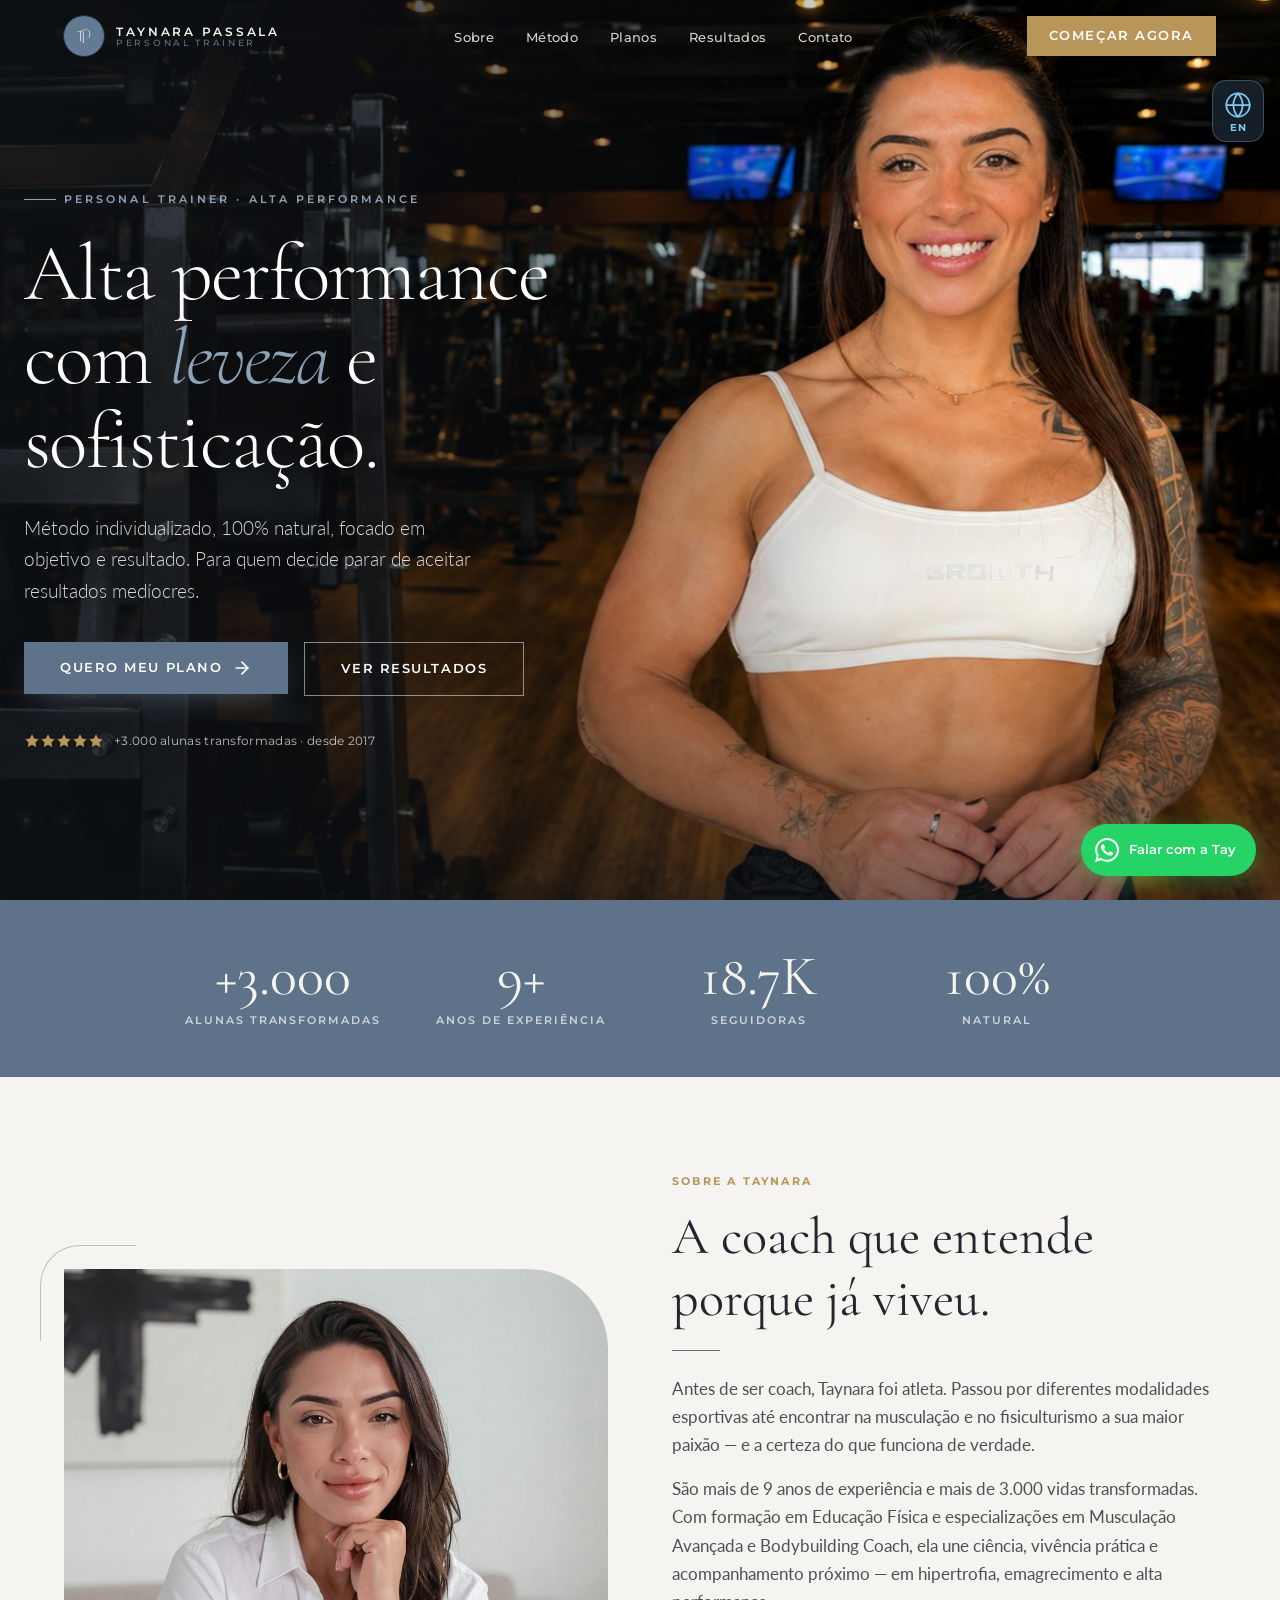
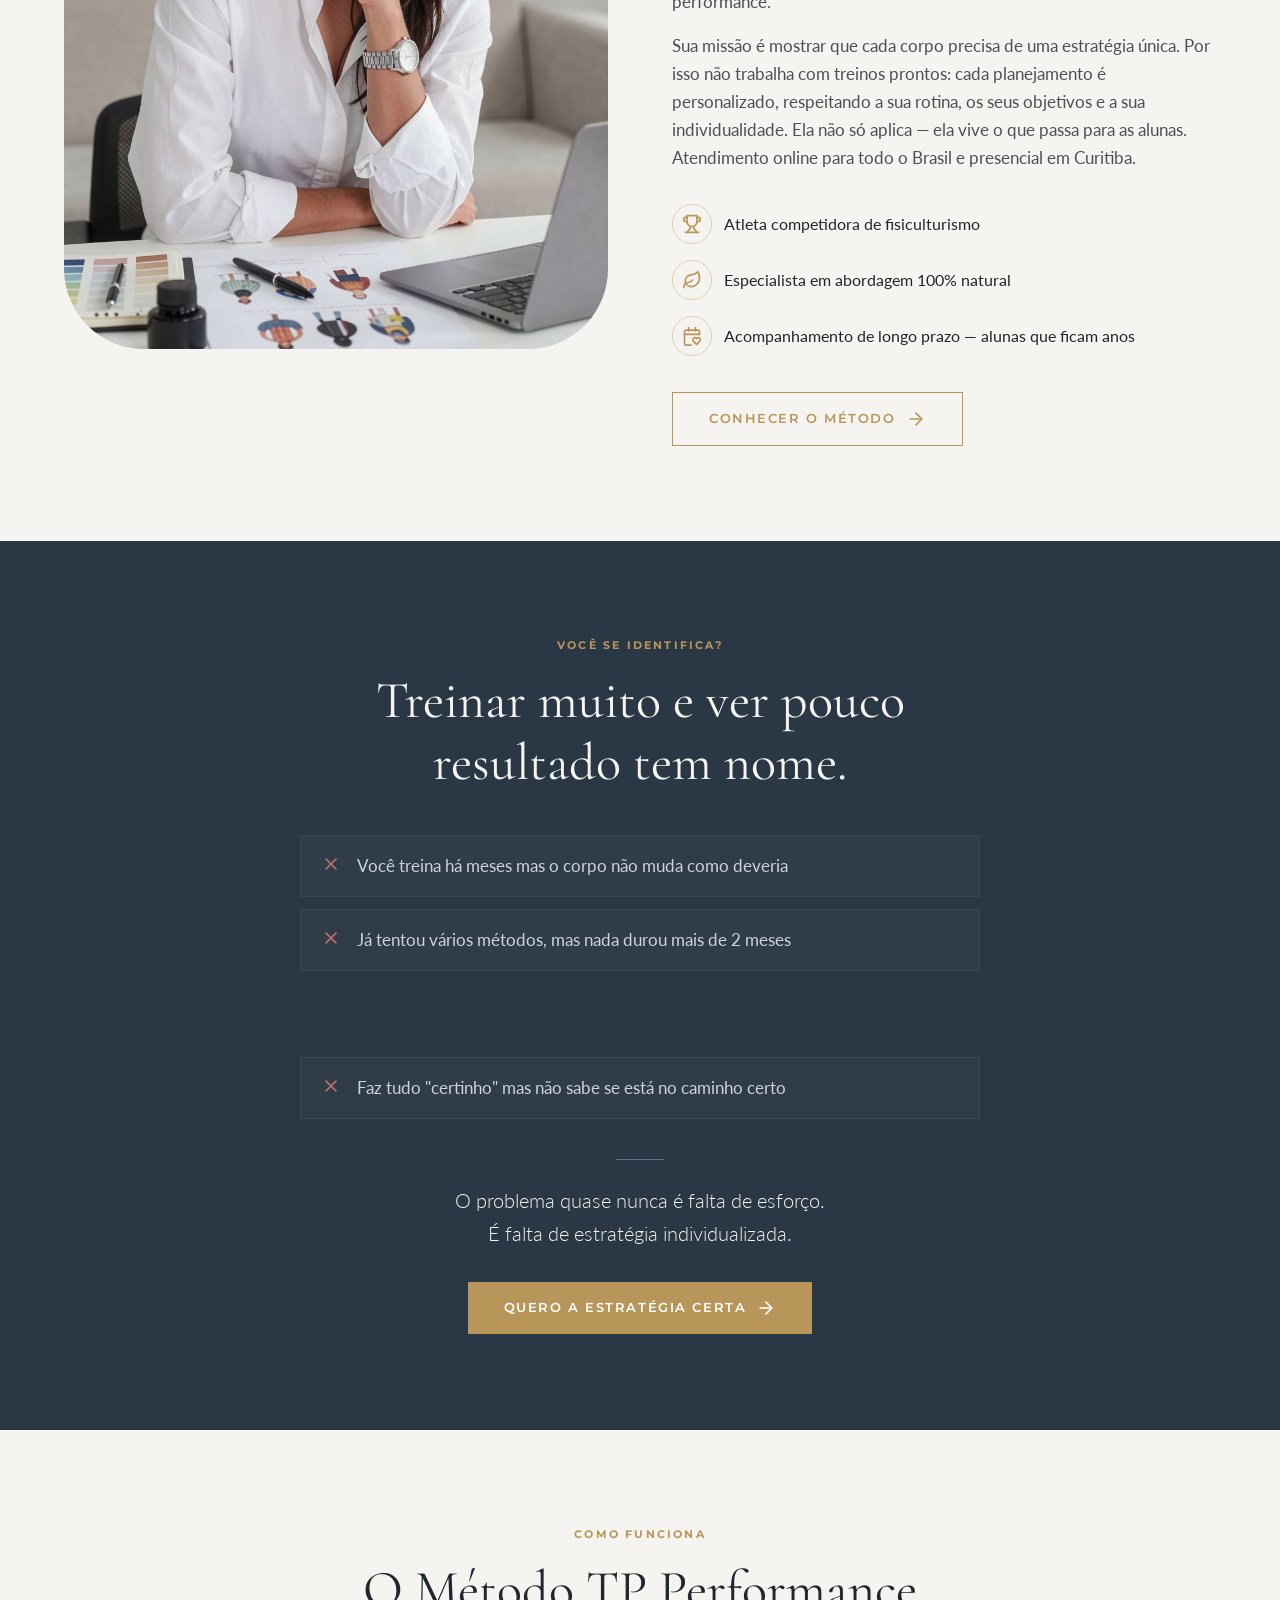
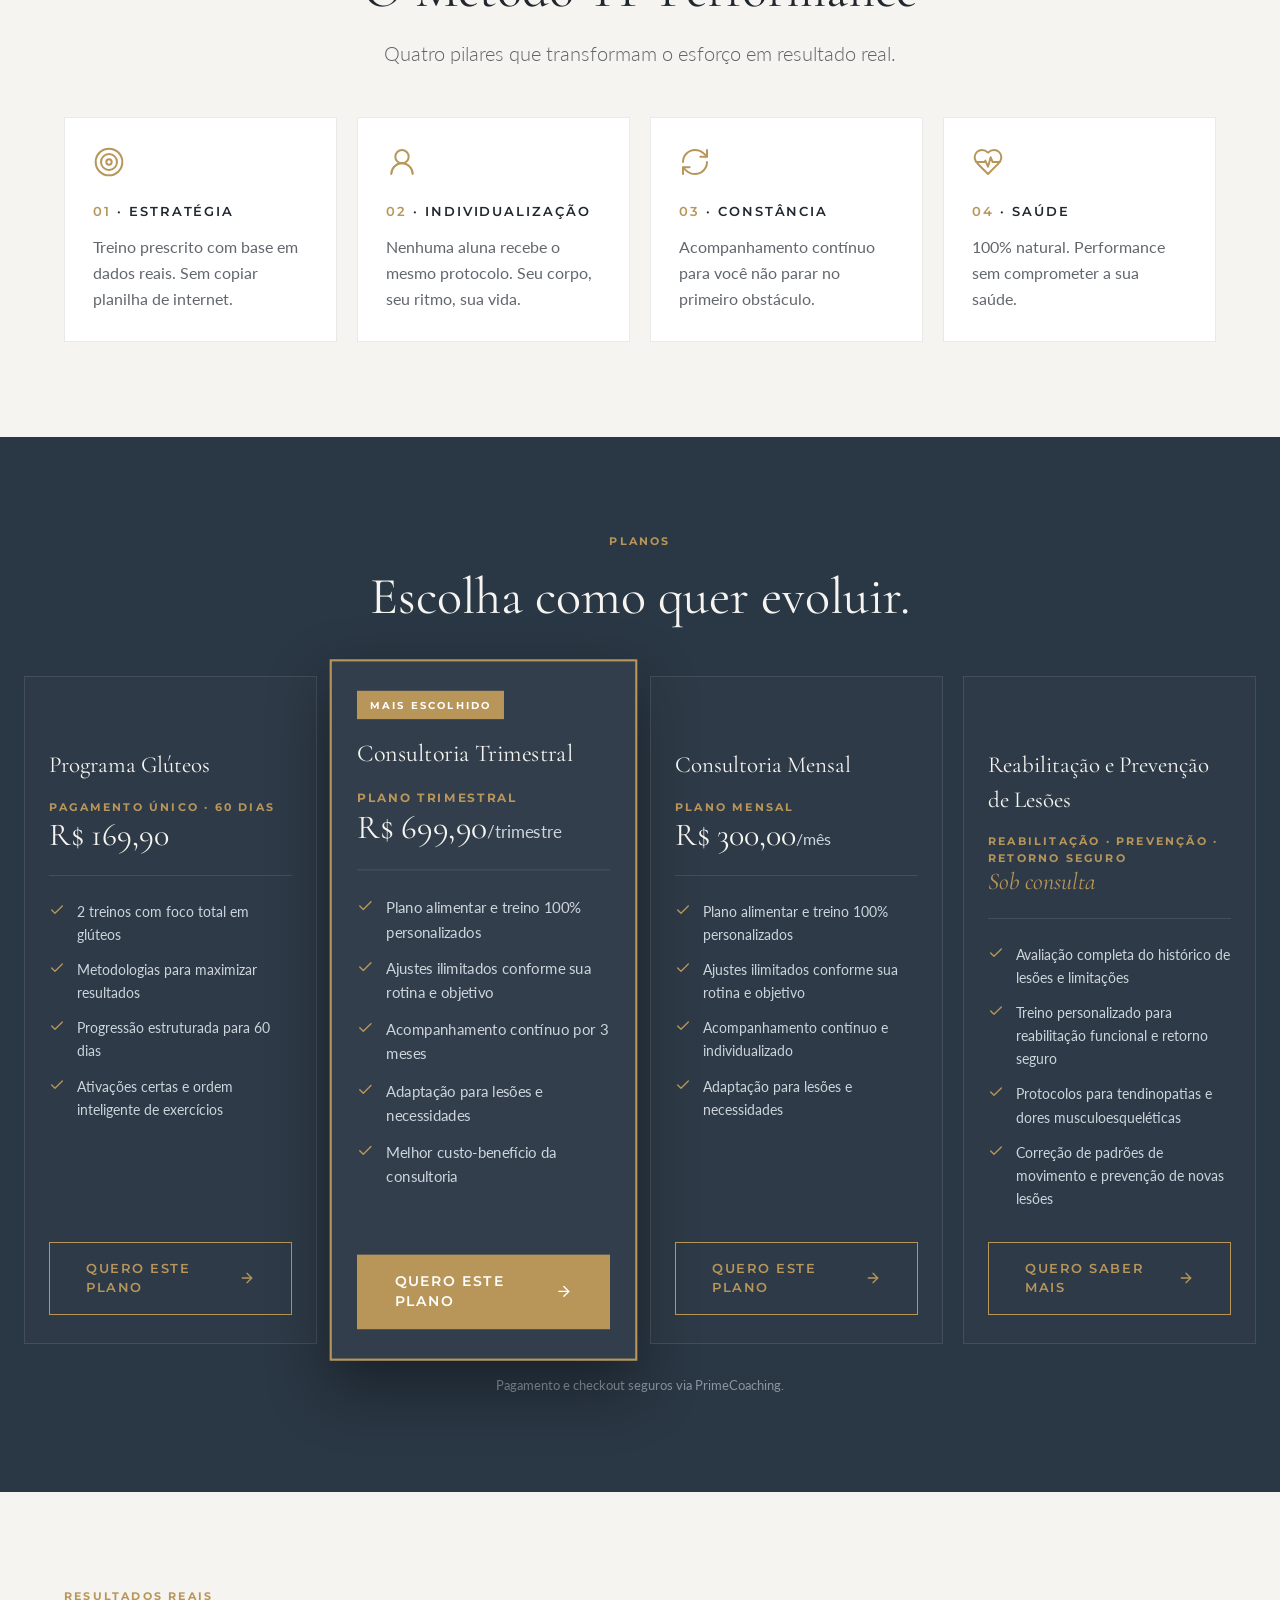
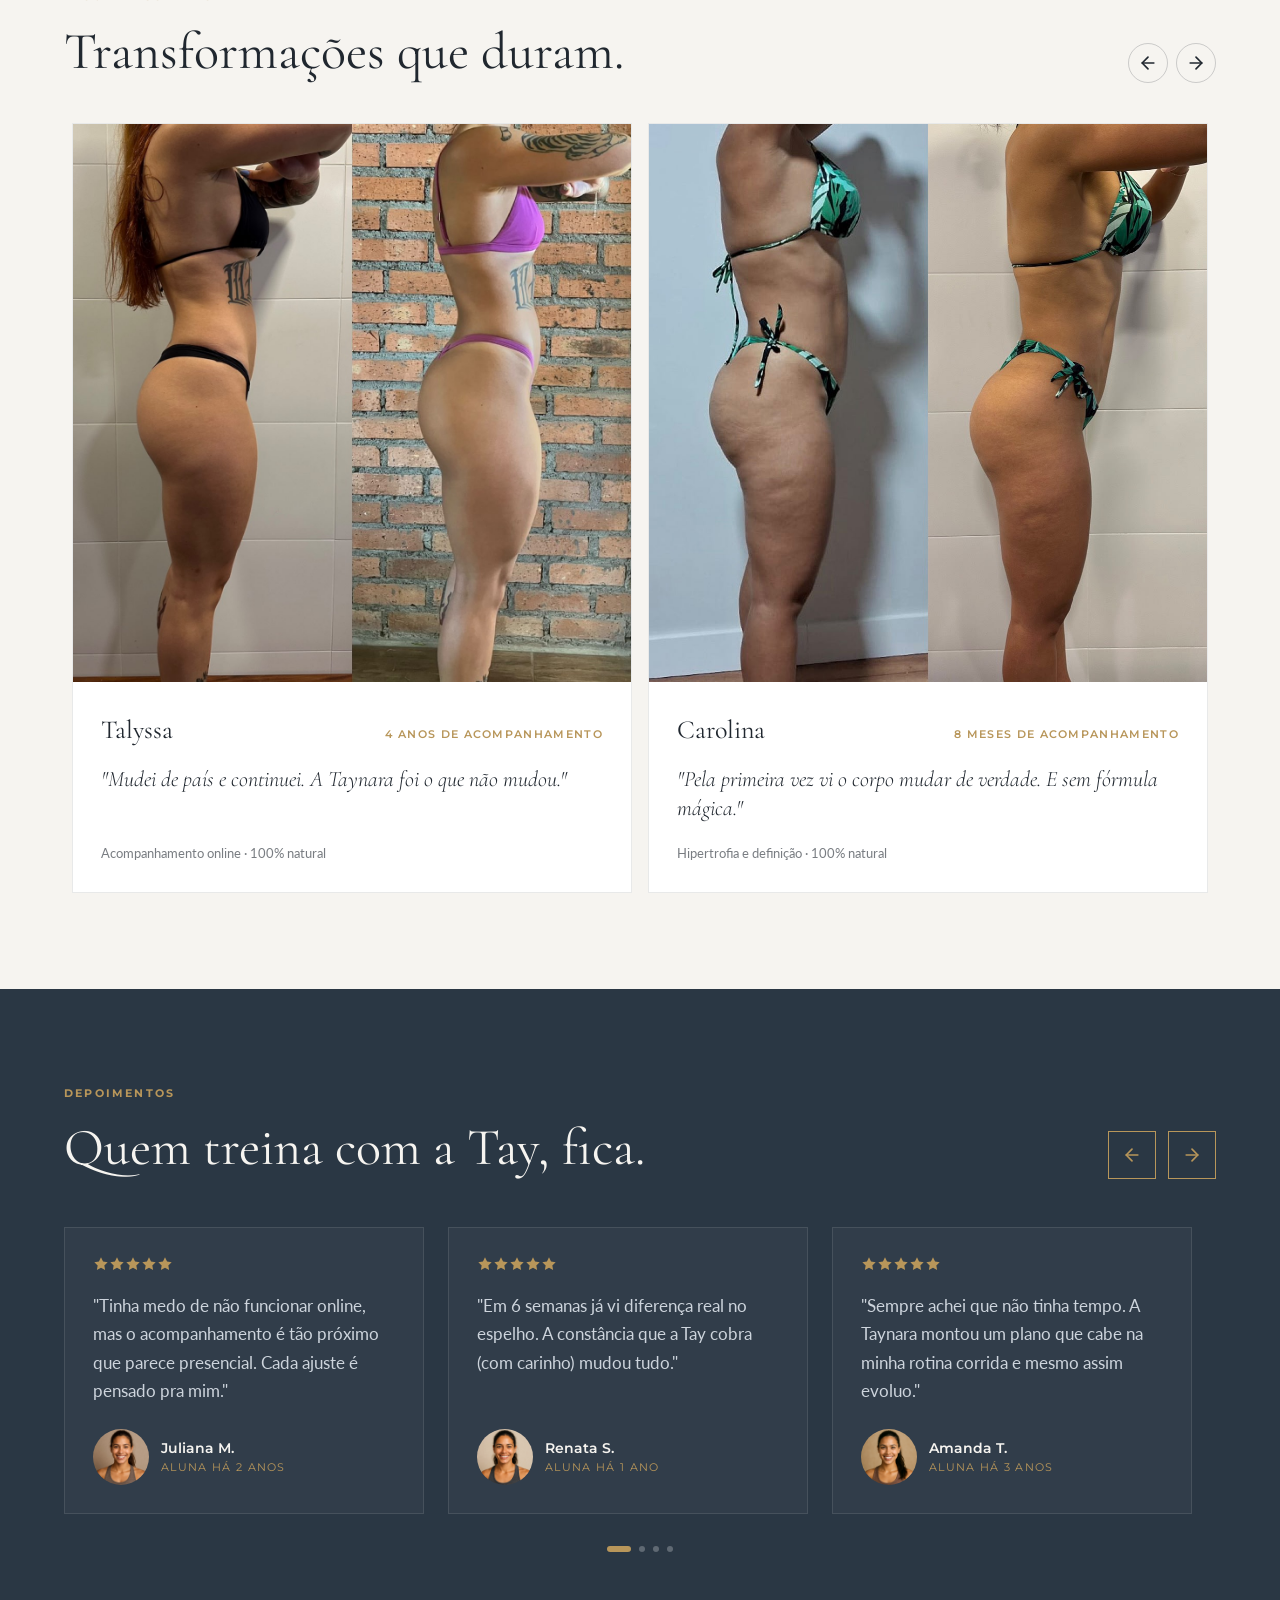
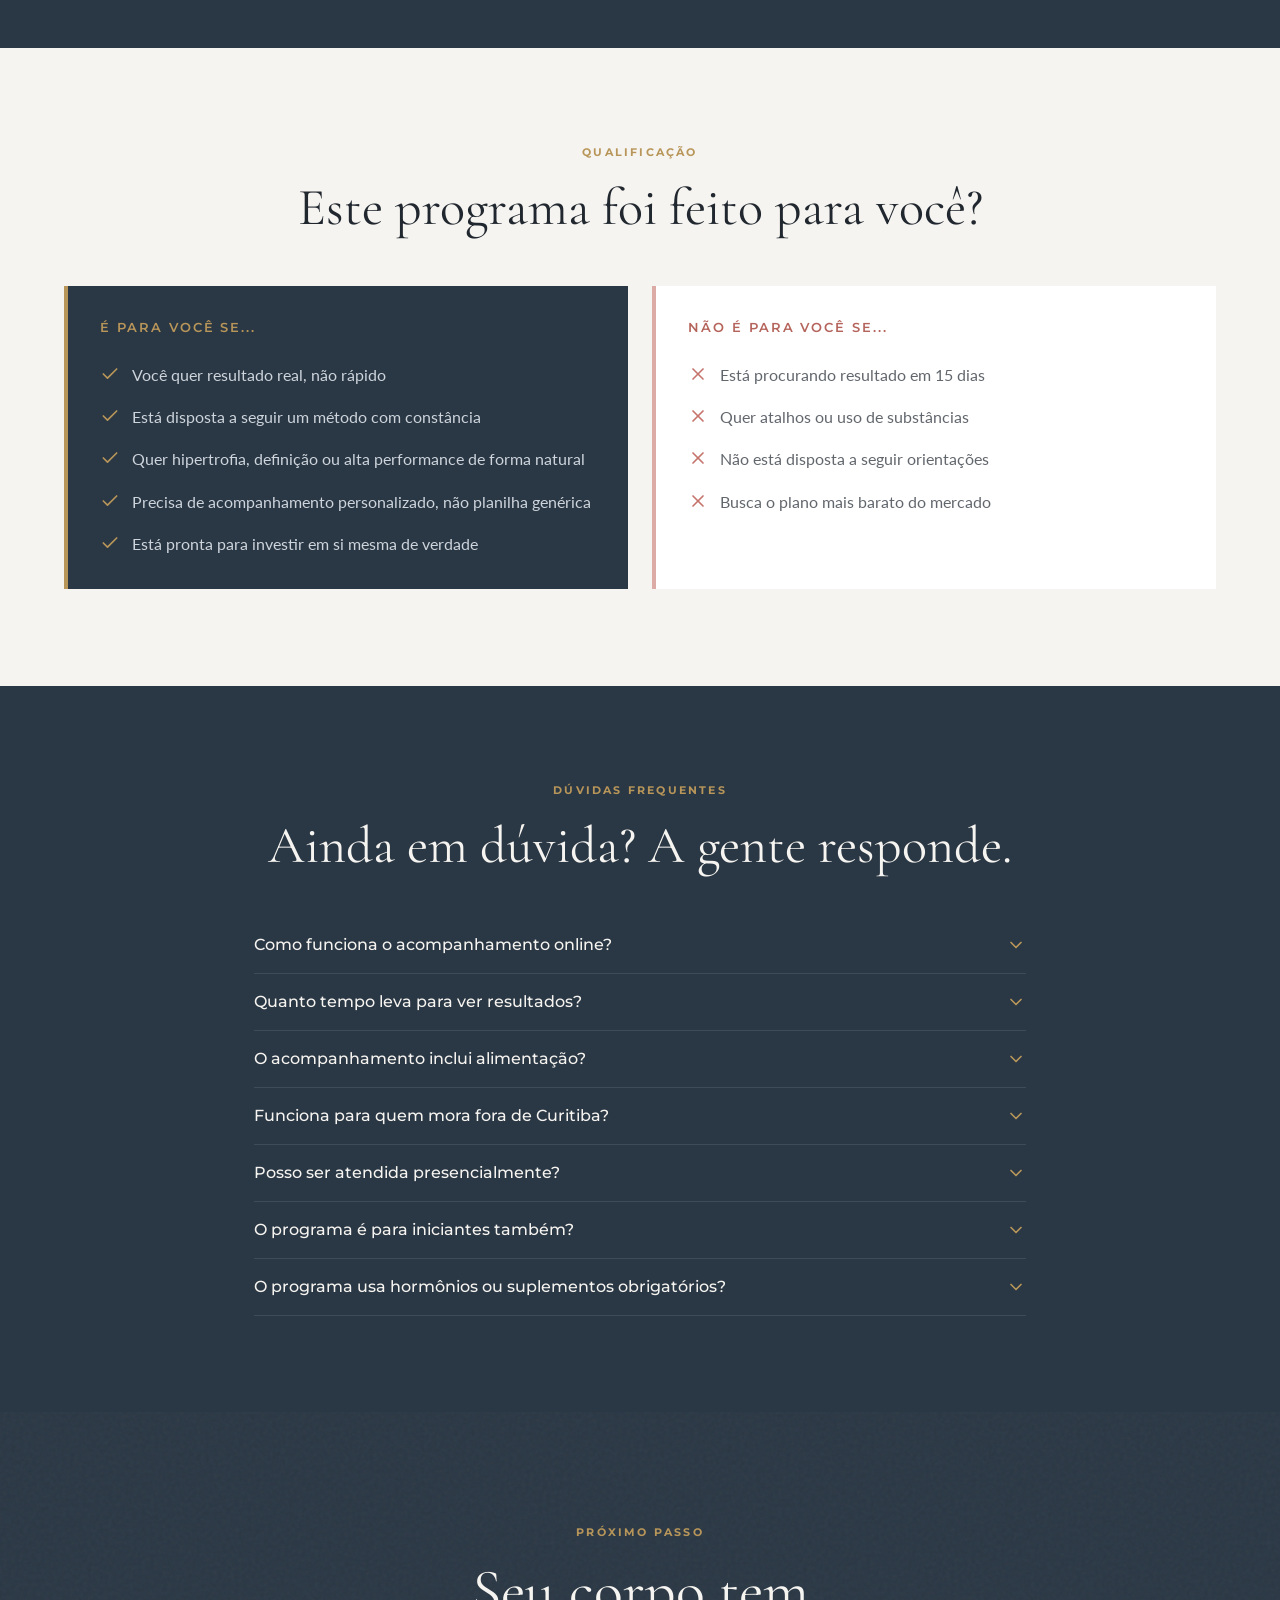
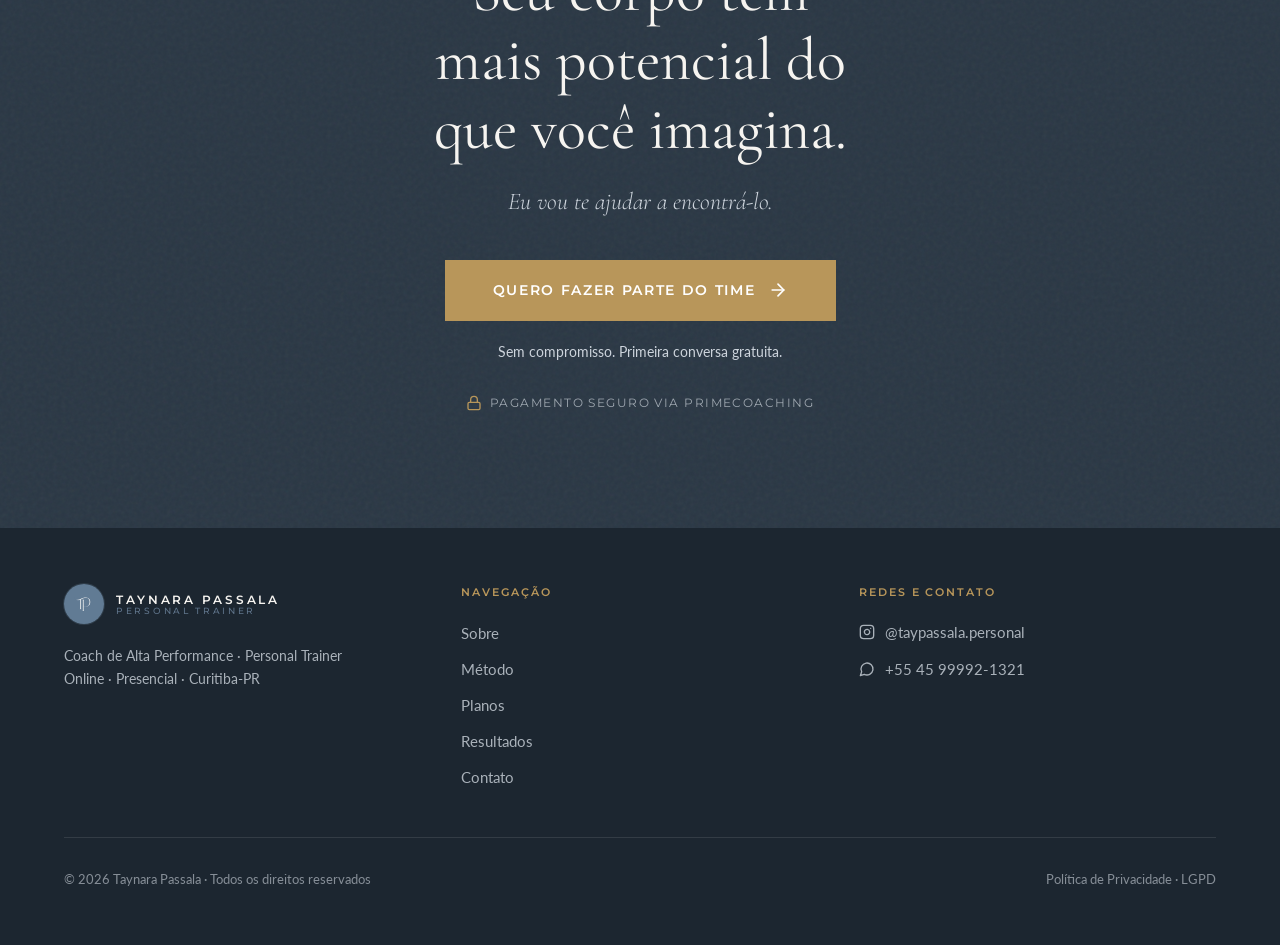
==== commit 73e7f9fa: "Add files via upload" ====
--- a/taypassala-site/index.html
+++ b/taypassala-site/index.html
@@ -1,1367 +1,1319 @@
 <!doctype html>
 <html lang="pt-BR">
-  <head>
-    <meta charset="UTF-8" />
-    <meta name="viewport" content="width=device-width, initial-scale=1" />
-    <title>
-      Taynara Passala — Coach de Alta Performance e Personal Trainer
-    </title>
-    <meta
-      name="description"
-      content="Coach de Alta Performance Natural. Hipertrofia, emagrecimento e preparação de atletas com método individualizado. Online para todo o Brasil e presencial em Curitiba."
-    />
-
-    <!-- Open Graph -->
-    <meta
-      property="og:title"
-      content="Taynara Passala — Coach de Alta Performance"
-    />
-    <meta
-      property="og:description"
-      content="Transformo mente e físico em performance. Método 100% natural, acompanhamento de longo prazo."
-    />
-    <meta property="og:url" content="https://taypassala.com.br" />
-    <meta property="og:type" content="website" />
-    <meta property="og:image" content="images/taynara-hero.png" />
-    <meta name="twitter:card" content="summary_large_image" />
-
-    <link rel="icon" href="/favicon.ico" sizes="any" />
-    <link rel="icon" href="/images/icon.svg" type="image/svg+xml" />
-    <link rel="apple-touch-icon" href="/images/apple-icon.png" />
-
-    <!-- Fonts: Cormorant Garamond (display), Montserrat (ui), Lato (body) -->
-    <link rel="preconnect" href="https://fonts.googleapis.com" />
-    <link rel="preconnect" href="https://fonts.gstatic.com" crossorigin />
-    <link
-      href="https://fonts.googleapis.com/css2?family=Cormorant+Garamond:ital,wght@0,300;0,400;0,500;0,600;1,300;1,400;1,500;1,600&family=Montserrat:wght@400;500;600;700&family=Lato:wght@300;400;700&display=swap"
-      rel="stylesheet"
-    />
-
-    <link rel="stylesheet" href="styles.css" />
-  </head>
-  <body>
-    <!-- ============================ NAVBAR ============================ -->
-    <header class="navbar" id="navbar">
-      <nav class="navbar__inner">
-        <a
-          href="#top"
-          class="navbar__brand"
-          aria-label="Taynara Passala — Personal Trainer"
-        >
-          <span class="logo">
-            <span class="logo__mark">
-              <img
-                src="images/logo-tp.jpeg"
-                alt="Logo Taynara Passala"
-                width="40"
-                height="40"
-              />
-            </span>
-            <span class="logo__text">
-              <span class="logo__name">Taynara Passala</span>
-              <span class="logo__role">Personal Trainer</span>
-            </span>
+
+<head>
+  <meta charset="UTF-8" />
+  <meta name="viewport" content="width=device-width, initial-scale=1" />
+  <title>
+    Taynara Passala — Coach de Alta Performance e Personal Trainer
+  </title>
+  <meta name="description"
+    content="Coach de Alta Performance Natural. Hipertrofia, emagrecimento e preparação de atletas com método individualizado. Online para todo o Brasil e presencial em Curitiba." />
+
+  <!-- Open Graph -->
+  <meta property="og:title" content="Taynara Passala — Coach de Alta Performance" />
+  <meta property="og:description"
+    content="Transformo mente e físico em performance. Método 100% natural, acompanhamento de longo prazo." />
+  <meta property="og:url" content="https://taypassala.com.br" />
+  <meta property="og:type" content="website" />
+  <meta property="og:image" content="images/taynara-hero-gym.jpg" />
+  <meta name="twitter:card" content="summary_large_image" />
+
+  <link rel="icon" href="/favicon.ico" sizes="any" />
+  <link rel="icon" href="/images/icon.svg" type="image/svg+xml" />
+  <link rel="apple-touch-icon" href="/images/apple-icon.png" />
+
+  <!-- Fonts: Cormorant Garamond (display), Montserrat (ui), Lato (body) -->
+  <link rel="preconnect" href="https://fonts.googleapis.com" />
+  <link rel="preconnect" href="https://fonts.gstatic.com" crossorigin />
+  <link
+    href="https://fonts.googleapis.com/css2?family=Cormorant+Garamond:ital,wght@0,300;0,400;0,500;0,600;1,300;1,400;1,500;1,600&family=Montserrat:wght@400;500;600;700&family=Lato:wght@300;400;700&display=swap"
+    rel="stylesheet" />
+
+  <link rel="stylesheet" href="styles.css" />
+</head>
+
+<body>
+  <!-- ============================ NAVBAR ============================ -->
+  <header class="navbar" id="navbar">
+    <nav class="navbar__inner">
+      <a href="#top" class="navbar__brand" aria-label="Taynara Passala — Personal Trainer">
+        <span class="logo">
+          <span class="logo__mark">
+            <img src="images/logo-tp.jpeg" alt="Logo Taynara Passala" width="40" height="40" />
           </span>
-        </a>
-
-        <ul class="navbar__links">
-          <li><a href="#sobre">Sobre</a></li>
-          <li><a href="#metodo">Método</a></li>
-          <li><a href="#planos">Planos</a></li>
-          <li><a href="#resultados">Resultados</a></li>
-          <li><a href="#contato">Contato</a></li>
-        </ul>
-
-        <a
-          class="btn btn--bronze navbar__cta"
-          data-wa
-          data-msg="Olá Taynara! Quero começar agora. Me conta como funciona?"
-          data-medium="nav"
-          target="_blank"
-          rel="noopener"
-        >
-          Começar agora
-        </a>
-
-        <button
-          type="button"
-          class="navbar__burger"
-          id="openMenu"
-          aria-label="Abrir menu"
-        >
+          <span class="logo__text">
+            <span class="logo__name">Taynara Passala</span>
+            <span class="logo__role">Personal Trainer</span>
+          </span>
+        </span>
+      </a>
+
+      <ul class="navbar__links">
+        <li><a href="#sobre" data-i18n="nav.about">Sobre</a></li>
+        <li><a href="#metodo" data-i18n="nav.method">Método</a></li>
+        <li><a href="#planos" data-i18n="nav.plans">Planos</a></li>
+        <li><a href="#resultados" data-i18n="nav.results">Resultados</a></li>
+        <li><a href="#contato" data-i18n="nav.contact">Contato</a></li>
+      </ul>
+
+      <a class="btn btn--bronze navbar__cta" data-wa
+        data-msg="Olá Taynara! Quero começar agora. Me conta como funciona?"
+        data-en-msg="Hello Taynara! I want to start now. Can you tell me how it works?" data-medium="nav"
+        target="_blank" rel="noopener" data-i18n="nav.cta">
+        Começar agora
+      </a>
+
+      <button type="button" class="navbar__burger" id="openMenu" aria-label="Abrir menu">
+        <svg viewBox="0 0 24 24" class="ico" aria-hidden="true">
+          <line x1="4" x2="20" y1="6" y2="6" />
+          <line x1="4" x2="20" y1="12" y2="12" />
+          <line x1="4" x2="20" y1="18" y2="18" />
+        </svg>
+      </button>
+    </nav>
+  </header>
+
+  <!-- Drawer mobile -->
+  <div class="drawer" id="drawer" aria-hidden="true">
+    <div class="drawer__overlay" id="drawerOverlay"></div>
+    <div class="drawer__panel">
+      <div class="drawer__top">
+        <span class="logo logo--light">
+          <span class="logo__mark"><img src="images/logo-tp.jpeg" alt="Logo Taynara Passala" width="40"
+              height="40" /></span>
+          <span class="logo__text">
+            <span class="logo__name">Taynara Passala</span>
+            <span class="logo__role">Personal Trainer</span>
+          </span>
+        </span>
+        <button type="button" id="closeMenu" aria-label="Fechar menu" class="drawer__close">
           <svg viewBox="0 0 24 24" class="ico" aria-hidden="true">
-            <line x1="4" x2="20" y1="6" y2="6" />
-            <line x1="4" x2="20" y1="12" y2="12" />
-            <line x1="4" x2="20" y1="18" y2="18" />
+            <path d="M18 6 6 18" />
+            <path d="m6 6 12 12" />
           </svg>
         </button>
-      </nav>
-    </header>
-
-    <!-- Drawer mobile -->
-    <div class="drawer" id="drawer" aria-hidden="true">
-      <div class="drawer__overlay" id="drawerOverlay"></div>
-      <div class="drawer__panel">
-        <div class="drawer__top">
-          <span class="logo logo--light">
-            <span class="logo__mark"
-              ><img
-                src="images/logo-tp.jpeg"
-                alt="Logo Taynara Passala"
-                width="40"
-                height="40"
-            /></span>
-            <span class="logo__text">
-              <span class="logo__name">Taynara Passala</span>
-              <span class="logo__role">Personal Trainer</span>
+      </div>
+      <ul class="drawer__links">
+        <li><a href="#sobre" data-close data-i18n="nav.about">Sobre</a></li>
+        <li>
+          <a href="#metodo" data-close data-i18n="nav.method">Método</a>
+        </li>
+        <li><a href="#planos" data-close data-i18n="nav.plans">Planos</a></li>
+        <li>
+          <a href="#resultados" data-close data-i18n="nav.results">Resultados</a>
+        </li>
+        <li>
+          <a href="#contato" data-close data-i18n="nav.contact">Contato</a>
+        </li>
+      </ul>
+      <a class="btn btn--bronze drawer__cta" data-wa
+        data-msg="Olá Taynara! Quero começar agora. Me conta como funciona?"
+        data-en-msg="Hello Taynara! I want to start now. Can you tell me how it works?" data-medium="nav" data-close
+        target="_blank" rel="noopener" data-i18n="nav.cta">
+        Começar agora
+      </a>
+    </div>
+  </div>
+
+  <main>
+    <!-- ============================ HERO ============================ -->
+    <section id="top" class="hero">
+      <div class="hero__bg">
+        <div class="parallax hero__parallax" data-parallax="28">
+          <img src="images/taynara-hero-gym.jpg"
+            alt="Taynara Passala, personal trainer e coach de alta performance, sorrindo em uma academia"
+            class="hero__img" fetchpriority="high" />
+        </div>
+        <span class="hero__scrim" aria-hidden="true"></span>
+      </div>
+      <div class="hero__grid">
+        <div class="hero__text">
+          <div class="reveal" data-reveal="up">
+            <span class="hero__eyebrow">
+              <span class="hero__eyebrow-line"></span>
+              <span data-i18n="hero.eyebrow">Personal Trainer · Alta Performance</span>
             </span>
-          </span>
-          <button
-            type="button"
-            id="closeMenu"
-            aria-label="Fechar menu"
-            class="drawer__close"
-          >
+          </div>
+
+          <div class="reveal" data-reveal="up" data-delay="0.08">
+            <h1 class="hero__title" data-i18n-html="hero.title">
+              Alta performance<br />
+              com <span class="hero__title-em">leveza</span> e<br />
+              sofisticação.
+            </h1>
+          </div>
+
+          <div class="reveal" data-reveal="up" data-delay="0.16">
+            <p class="hero__lead" data-i18n="hero.lead">
+              Método individualizado, 100% natural, focado em objetivo e
+              resultado. Para quem decide parar de aceitar resultados
+              medíocres.
+            </p>
+          </div>
+
+          <div class="reveal" data-reveal="up" data-delay="0.24">
+            <div class="hero__actions">
+              <a class="btn btn--blue group" data-wa data-msg="Olá Taynara! Quero meu plano. Me conta como funciona?"
+                data-en-msg="Hello Taynara! I want my plan. Can you tell me how it works?" data-medium="hero"
+                target="_blank" rel="noopener">
+                <span data-i18n="hero.cta_main">Quero meu plano</span>
+                <svg viewBox="0 0 24 24" class="ico ico--shift" aria-hidden="true">
+                  <path d="M5 12h14" />
+                  <path d="m12 5 7 7-7 7" />
+                </svg>
+              </a>
+              <a href="#resultados" class="btn btn--outline-blue" data-i18n="hero.cta_secondary">Ver resultados</a>
+            </div>
+          </div>
+
+          <div class="reveal" data-reveal="up" data-delay="0.32">
+            <div class="hero__rating">
+              <span class="stars">
+                <svg viewBox="0 0 24 24" class="star">
+                  <polygon
+                    points="12 2 15.09 8.26 22 9.27 17 14.14 18.18 21.02 12 17.77 5.82 21.02 7 14.14 2 9.27 8.91 8.26 12 2" />
+                </svg>
+                <svg viewBox="0 0 24 24" class="star">
+                  <polygon
+                    points="12 2 15.09 8.26 22 9.27 17 14.14 18.18 21.02 12 17.77 5.82 21.02 7 14.14 2 9.27 8.91 8.26 12 2" />
+                </svg>
+                <svg viewBox="0 0 24 24" class="star">
+                  <polygon
+                    points="12 2 15.09 8.26 22 9.27 17 14.14 18.18 21.02 12 17.77 5.82 21.02 7 14.14 2 9.27 8.91 8.26 12 2" />
+                </svg>
+                <svg viewBox="0 0 24 24" class="star">
+                  <polygon
+                    points="12 2 15.09 8.26 22 9.27 17 14.14 18.18 21.02 12 17.77 5.82 21.02 7 14.14 2 9.27 8.91 8.26 12 2" />
+                </svg>
+                <svg viewBox="0 0 24 24" class="star">
+                  <polygon
+                    points="12 2 15.09 8.26 22 9.27 17 14.14 18.18 21.02 12 17.77 5.82 21.02 7 14.14 2 9.27 8.91 8.26 12 2" />
+                </svg>
+              </span>
+              <span class="hero__rating-text" data-i18n="hero.rating">+3.000 alunas transformadas · desde 2017</span>
+            </div>
+          </div>
+        </div>
+
+      </div>
+    </section>
+
+    <!-- ===================== SOCIAL PROOF BAR ===================== -->
+    <section class="proof" id="proof">
+      <div class="proof__grid">
+        <div class="proof__item">
+          <span class="proof__value" data-count="3000" data-prefix="+">+0</span>
+          <span class="proof__label" data-i18n="proof.students_label">alunas transformadas</span>
+        </div>
+        <div class="proof__item">
+          <span class="proof__value" data-count="9" data-suffix="+">0+</span>
+          <span class="proof__label" data-i18n="proof.years_label">anos de experiência</span>
+        </div>
+        <div class="proof__item">
+          <span class="proof__value" data-count="18.7" data-decimals="1" data-suffix="K">0.0K</span>
+          <span class="proof__label" data-i18n="proof.followers_label">seguidoras</span>
+        </div>
+        <div class="proof__item">
+          <span class="proof__value" data-count="100" data-suffix="%">0%</span>
+          <span class="proof__label" data-i18n="proof.natural_label">Natural</span>
+        </div>
+      </div>
+    </section>
+
+    <!-- ============================ SOBRE ============================ -->
+    <section id="sobre" class="about">
+      <div class="container about__grid">
+        <div class="reveal reveal-left about__media-col">
+          <div class="about__media-wrap">
+            <div class="about__corner"></div>
+            <div class="reveal img-reveal about__frame" data-reveal="image">
+              <img src="images/taynara-sobre.jpeg" alt="Taynara Passala, personal trainer" class="about__img" />
+            </div>
+          </div>
+        </div>
+
+        <div class="reveal reveal-right about__text" data-delay="0.1">
+          <span class="eyebrow" data-i18n="about.eyebrow">Sobre a Taynara</span>
+          <h2 class="section-title section-title--dark" data-i18n="about.title">
+            A coach que entende porque já viveu.
+          </h2>
+          <span class="section-line"></span>
+
+          <div class="about__paras">
+            <p data-i18n="about.p1">
+              Antes de ser coach, Taynara foi atleta. Passou por diferentes
+              modalidades esportivas até encontrar na musculação e no
+              fisiculturismo a sua maior paixão — e a certeza do que funciona
+              de verdade.
+            </p>
+            <p data-i18n="about.p2">
+              São mais de 9 anos de experiência e mais de 3.000 vidas
+              transformadas. Com formação em Educação Física e especializações
+              em Musculação Avançada e Bodybuilding Coach, ela une ciência,
+              vivência prática e acompanhamento próximo — em hipertrofia,
+              emagrecimento e alta performance.
+            </p>
+            <p data-i18n="about.p3">
+              Sua missão é mostrar que cada corpo precisa de uma estratégia
+              única. Por isso não trabalha com treinos prontos: cada
+              planejamento é personalizado, respeitando a sua rotina, os seus
+              objetivos e a sua individualidade. Ela não só aplica — ela vive
+              o que passa para as alunas. Atendimento online para todo o
+              Brasil e presencial em Curitiba.
+            </p>
+          </div>
+
+          <ul class="about__highlights">
+            <li>
+              <span class="about__hl-ico"><svg viewBox="0 0 24 24" class="ico">
+                  <path d="M6 9H4.5a2.5 2.5 0 0 1 0-5H6" />
+                  <path d="M18 9h1.5a2.5 2.5 0 0 0 0-5H18" />
+                  <path d="M4 22h16" />
+                  <path d="M10 14.66V17c0 .55-.47.98-.97 1.21C7.85 18.75 7 20.24 7 22" />
+                  <path d="M14 14.66V17c0 .55.47.98.97 1.21C16.15 18.75 17 20.24 17 22" />
+                  <path d="M18 2H6v7a6 6 0 0 0 12 0V2Z" />
+                </svg></span>
+              <span class="about__hl-text" data-i18n="about.hl1">Atleta competidora de fisiculturismo</span>
+            </li>
+            <li>
+              <span class="about__hl-ico"><svg viewBox="0 0 24 24" class="ico">
+                  <path d="M11 20A7 7 0 0 1 9.8 6.1C15.5 5 17 4.48 19 2c1 2 2 4.18 2 8 0 5.5-4.78 10-10 10Z" />
+                  <path d="M2 21c0-3 1.85-5.36 5.08-6C9.5 14.52 12 13 13 12" />
+                </svg></span>
+              <span class="about__hl-text" data-i18n="about.hl2">Especialista em abordagem 100% natural</span>
+            </li>
+            <li>
+              <span class="about__hl-ico"><svg viewBox="0 0 24 24" class="ico">
+                  <path d="M21 10V7a2 2 0 0 0-2-2H5a2 2 0 0 0-2 2v14a2 2 0 0 0 2 2h6" />
+                  <path d="M16 2v4" />
+                  <path d="M8 2v4" />
+                  <path d="M3 10h18" />
+                  <path
+                    d="M21.29 14.7a2.43 2.43 0 0 0-2.65-.52c-.3.12-.57.3-.8.53l-.34.34-.35-.34a2.43 2.43 0 0 0-2.65-.53c-.3.12-.56.3-.79.53-.95.94-1 2.53.2 3.74L17.5 22l3.6-3.55c1.2-1.21 1.14-2.8.19-3.74Z" />
+                </svg></span>
+              <span class="about__hl-text" data-i18n="about.hl3">Acompanhamento de longo prazo — alunas que ficam
+                anos</span>
+            </li>
+          </ul>
+
+          <a href="#metodo" class="btn btn--outline-bronze about__cta">
+            <span data-i18n="about.cta">Conhecer o método</span>
             <svg viewBox="0 0 24 24" class="ico" aria-hidden="true">
-              <path d="M18 6 6 18" />
-              <path d="m6 6 12 12" />
+              <path d="M5 12h14" />
+              <path d="m12 5 7 7-7 7" />
             </svg>
-          </button>
-        </div>
-        <ul class="drawer__links">
-          <li><a href="#sobre" data-close>Sobre</a></li>
-          <li><a href="#metodo" data-close>Método</a></li>
-          <li><a href="#planos" data-close>Planos</a></li>
-          <li><a href="#resultados" data-close>Resultados</a></li>
-          <li><a href="#contato" data-close>Contato</a></li>
+          </a>
+        </div>
+      </div>
+    </section>
+
+    <!-- =========================== PROBLEMA =========================== -->
+    <section class="problem">
+      <div class="container problem__inner">
+        <div class="reveal">
+          <span class="eyebrow eyebrow--center" data-i18n="problem.eyebrow">Você se identifica?</span>
+          <h2 class="section-title section-title--light problem__title" data-i18n="problem.title">
+            Treinar muito e ver pouco resultado tem nome.
+          </h2>
+        </div>
+
+        <ul class="problem__list">
+          <li class="reveal" data-delay="0">
+            <div class="problem__item">
+              <svg viewBox="0 0 24 24" class="ico problem__x">
+                <path d="M18 6 6 18" />
+                <path d="m6 6 12 12" />
+              </svg><span data-i18n="problem.item1">Você treina há meses mas o corpo não muda como deveria</span>
+            </div>
+          </li>
+          <li class="reveal" data-delay="0.08">
+            <div class="problem__item">
+              <svg viewBox="0 0 24 24" class="ico problem__x">
+                <path d="M18 6 6 18" />
+                <path d="m6 6 12 12" />
+              </svg><span data-i18n="problem.item2">Já tentou vários métodos, mas nada durou mais de 2
+                meses</span>
+            </div>
+          </li>
+          <li class="reveal" data-delay="0.16">
+            <div class="problem__item">
+              <svg viewBox="0 0 24 24" class="ico problem__x">
+                <path d="M18 6 6 18" />
+                <path d="m6 6 12 12" />
+              </svg><span data-i18n="problem.item3">Sente que está perdendo tempo (e dinheiro) sem orientação
+                certa</span>
+            </div>
+          </li>
+          <li class="reveal" data-delay="0.24">
+            <div class="problem__item">
+              <svg viewBox="0 0 24 24" class="ico problem__x">
+                <path d="M18 6 6 18" />
+                <path d="m6 6 12 12" />
+              </svg><span data-i18n="problem.item4">Faz tudo "certinho" mas não sabe se está no caminho
+                certo</span>
+            </div>
+          </li>
         </ul>
-        <a
-          class="btn btn--bronze drawer__cta"
-          data-wa
-          data-msg="Olá Taynara! Quero começar agora. Me conta como funciona?"
-          data-medium="nav"
-          data-close
-          target="_blank"
-          rel="noopener"
-        >
-          Começar agora
-        </a>
-      </div>
-    </div>
-
-    <main>
-      <!-- ============================ HERO ============================ -->
-      <section id="top" class="hero">
-        <div class="hero__grid">
-          <div class="hero__text">
-            <div class="reveal" data-reveal="up">
-              <span class="hero__eyebrow">
-                <span class="hero__eyebrow-line"></span>
-                Personal Trainer · Alta Performance
-              </span>
-            </div>
-
-            <div class="reveal" data-reveal="up" data-delay="0.08">
-              <h1 class="hero__title">
-                Alta performance<br />
-                com <span class="hero__title-em">leveza</span> e<br />
-                sofisticação.
-              </h1>
-            </div>
-
-            <div class="reveal" data-reveal="up" data-delay="0.16">
-              <p class="hero__lead">
-                Método individualizado, 100% natural, focado em objetivo e
-                resultado. Para quem decide parar de aceitar resultados
-                medíocres.
+
+        <div class="reveal" data-delay="0.1">
+          <span class="problem__divider"></span>
+          <p class="problem__statement" data-i18n="problem.statement">
+            O problema quase nunca é falta de esforço. É falta de estratégia
+            individualizada.
+          </p>
+          <a class="btn btn--bronze problem__cta" data-wa
+            data-msg="Olá Taynara! Quero a estratégia certa para o meu corpo. Como começamos?"
+            data-en-msg="Hello Taynara! I want the right strategy for my body. How do we start?" data-medium="problema"
+            target="_blank" rel="noopener">
+            <span data-i18n="problem.cta">Quero a estratégia certa</span>
+            <svg viewBox="0 0 24 24" class="ico" aria-hidden="true">
+              <path d="M5 12h14" />
+              <path d="m12 5 7 7-7 7" />
+            </svg>
+          </a>
+        </div>
+      </div>
+    </section>
+
+    <!-- ========================== METODOLOGIA ========================== -->
+    <section id="metodo" class="method">
+      <div class="container">
+        <div class="reveal section-head">
+          <span class="eyebrow eyebrow--center" data-i18n="method.eyebrow">Como funciona</span>
+          <h2 class="section-title section-title--dark" data-i18n="method.title">
+            O Método TP Performance
+          </h2>
+          <p class="section-sub section-sub--dark" data-i18n="method.sub">
+            Quatro pilares que transformam o esforço em resultado real.
+          </p>
+        </div>
+
+        <div class="method__grid">
+          <article class="reveal method__card" data-delay="0">
+            <svg viewBox="0 0 24 24" class="ico method__ico">
+              <circle cx="12" cy="12" r="10" />
+              <circle cx="12" cy="12" r="6" />
+              <circle cx="12" cy="12" r="2" />
+            </svg>
+            <p class="method__kicker" data-i18n-html="method.card1.kicker">
+              <span class="method__num">01</span> · Estratégia
+            </p>
+            <p class="method__text" data-i18n="method.card1.text">
+              Treino prescrito com base em dados reais. Sem copiar planilha de
+              internet.
+            </p>
+          </article>
+          <article class="reveal method__card" data-delay="0.08">
+            <svg viewBox="0 0 24 24" class="ico method__ico">
+              <circle cx="12" cy="8" r="5" />
+              <path d="M20 21a8 8 0 0 0-16 0" />
+            </svg>
+            <p class="method__kicker" data-i18n-html="method.card2.kicker">
+              <span class="method__num">02</span> · Individualização
+            </p>
+            <p class="method__text" data-i18n="method.card2.text">
+              Nenhuma aluna recebe o mesmo protocolo. Seu corpo, seu ritmo,
+              sua vida.
+            </p>
+          </article>
+          <article class="reveal method__card" data-delay="0.16">
+            <svg viewBox="0 0 24 24" class="ico method__ico">
+              <path d="M3 12a9 9 0 0 1 9-9 9.75 9.75 0 0 1 6.74 2.74L21 8" />
+              <path d="M21 3v5h-5" />
+              <path d="M21 12a9 9 0 0 1-9 9 9.75 9.75 0 0 1-6.74-2.74L3 16" />
+              <path d="M8 16H3v5" />
+            </svg>
+            <p class="method__kicker" data-i18n-html="method.card3.kicker">
+              <span class="method__num">03</span> · Constância
+            </p>
+            <p class="method__text" data-i18n="method.card3.text">
+              Acompanhamento contínuo para você não parar no primeiro
+              obstáculo.
+            </p>
+          </article>
+          <article class="reveal method__card" data-delay="0.24">
+            <svg viewBox="0 0 24 24" class="ico method__ico">
+              <path
+                d="M19 14c1.49-1.46 3-3.21 3-5.5A5.5 5.5 0 0 0 16.5 3c-1.76 0-3 .5-4.5 2-1.5-1.5-2.74-2-4.5-2A5.5 5.5 0 0 0 2 8.5c0 2.3 1.5 4.05 3 5.5l7 7Z" />
+              <path d="M3.22 12H9.5l.5-1 2 4.5 2-7 1.5 3.5h5.27" />
+            </svg>
+            <p class="method__kicker" data-i18n-html="method.card4.kicker">
+              <span class="method__num">04</span> · Saúde
+            </p>
+            <p class="method__text" data-i18n="method.card4.text">
+              100% natural. Performance sem comprometer a sua saúde.
+            </p>
+          </article>
+        </div>
+      </div>
+    </section>
+
+    <!-- ============================ PLANOS ============================ -->
+    <section id="planos" class="plans plans--wide">
+      <div class="container">
+        <div class="reveal section-head">
+          <span class="eyebrow eyebrow--center" data-i18n="plans.eyebrow">Planos</span>
+          <h2 class="section-title section-title--light" data-i18n="plans.title">
+            Escolha como quer evoluir.
+          </h2>
+        </div>
+
+        <div class="plans__grid plans__grid--four">
+          <div class="reveal" data-delay="0">
+            <article class="plan">
+              <span class="plan__badge-spacer" aria-hidden="true"></span>
+              <h3 class="plan__name" data-i18n="plan1.name">
+                Programa Glúteos
+              </h3>
+              <p class="plan__from" data-i18n="plan1.from">
+                Pagamento único · 60 dias
               </p>
-            </div>
-
-            <div class="reveal" data-reveal="up" data-delay="0.24">
-              <div class="hero__actions">
-                <a
-                  class="btn btn--blue group"
-                  data-wa
-                  data-msg="Olá Taynara! Quero meu plano. Me conta como funciona?"
-                  data-medium="hero"
-                  target="_blank"
-                  rel="noopener"
-                >
-                  Quero meu plano
-                  <svg
-                    viewBox="0 0 24 24"
-                    class="ico ico--shift"
-                    aria-hidden="true"
-                  >
-                    <path d="M5 12h14" />
-                    <path d="m12 5 7 7-7 7" />
-                  </svg>
-                </a>
-                <a href="#resultados" class="btn btn--outline-blue"
-                  >Ver resultados</a
-                >
-              </div>
-            </div>
-
-            <div class="reveal" data-reveal="up" data-delay="0.32">
-              <div class="hero__rating">
-                <span class="stars">
-                  <svg viewBox="0 0 24 24" class="star">
-                    <polygon
-                      points="12 2 15.09 8.26 22 9.27 17 14.14 18.18 21.02 12 17.77 5.82 21.02 7 14.14 2 9.27 8.91 8.26 12 2"
-                    />
-                  </svg>
-                  <svg viewBox="0 0 24 24" class="star">
-                    <polygon
-                      points="12 2 15.09 8.26 22 9.27 17 14.14 18.18 21.02 12 17.77 5.82 21.02 7 14.14 2 9.27 8.91 8.26 12 2"
-                    />
-                  </svg>
-                  <svg viewBox="0 0 24 24" class="star">
-                    <polygon
-                      points="12 2 15.09 8.26 22 9.27 17 14.14 18.18 21.02 12 17.77 5.82 21.02 7 14.14 2 9.27 8.91 8.26 12 2"
-                    />
-                  </svg>
-                  <svg viewBox="0 0 24 24" class="star">
-                    <polygon
-                      points="12 2 15.09 8.26 22 9.27 17 14.14 18.18 21.02 12 17.77 5.82 21.02 7 14.14 2 9.27 8.91 8.26 12 2"
-                    />
-                  </svg>
-                  <svg viewBox="0 0 24 24" class="star">
-                    <polygon
-                      points="12 2 15.09 8.26 22 9.27 17 14.14 18.18 21.02 12 17.77 5.82 21.02 7 14.14 2 9.27 8.91 8.26 12 2"
-                    />
-                  </svg>
-                </span>
-                <span class="hero__rating-text"
-                  >+300 alunas transformadas · desde 2018</span
-                >
-              </div>
-            </div>
-          </div>
-
-          <div class="hero__media">
-            <div class="hero__media-block"></div>
-            <div
-              class="reveal img-reveal hero__media-frame"
-              data-reveal="image"
-            >
-              <div class="parallax" data-parallax="36">
-                <img
-                  src="images/taynara-hero.png"
-                  alt="Taynara Passala, personal trainer e coach de alta performance"
-                  class="hero__img"
-                />
-              </div>
-            </div>
-          </div>
-        </div>
-      </section>
-
-      <!-- ===================== SOCIAL PROOF BAR ===================== -->
-      <section class="proof" id="proof">
-        <div class="proof__grid">
-          <div class="proof__item">
-            <span class="proof__value" data-count="300" data-prefix="+"
-              >+0</span
-            >
-            <span class="proof__label">alunas transformadas</span>
-          </div>
-          <div class="proof__item">
-            <span class="proof__value" data-count="7" data-suffix="+">0+</span>
-            <span class="proof__label">anos de experiência</span>
-          </div>
-          <div class="proof__item">
-            <span
-              class="proof__value"
-              data-count="18.7"
-              data-decimals="1"
-              data-suffix="K"
-              >0.0K</span
-            >
-            <span class="proof__label">seguidoras</span>
-          </div>
-          <div class="proof__item">
-            <span class="proof__value" data-count="100" data-suffix="%"
-              >0%</span
-            >
-            <span class="proof__label">Natural</span>
-          </div>
-        </div>
-      </section>
-
-      <!-- ============================ SOBRE ============================ -->
-      <section id="sobre" class="about">
-        <div class="container about__grid">
-          <div class="reveal reveal-left about__media-col">
-            <div class="about__media-wrap">
-              <div class="about__corner"></div>
-              <div class="reveal img-reveal about__frame" data-reveal="image">
-                <img
-                  src="images/taynara-sobre.png"
-                  alt="Taynara Passala, personal trainer"
-                  class="about__img"
-                />
-              </div>
-            </div>
-          </div>
-
-          <div class="reveal reveal-right about__text" data-delay="0.1">
-            <span class="eyebrow">Sobre a Taynara</span>
-            <h2 class="section-title section-title--dark">
-              A coach que entende porque já viveu.
+              <p class="plan__price" data-i18n="plan1.price">R$ 169,90</p>
+              <span class="plan__divider"></span>
+              <ul class="plan__benefits">
+                <li>
+                  <svg viewBox="0 0 24 24" class="ico plan__check">
+                    <path d="M20 6 9 17l-5-5" />
+                  </svg><span data-i18n="plan1.benefit1">2 treinos com foco total em glúteos</span>
+                </li>
+                <li>
+                  <svg viewBox="0 0 24 24" class="ico plan__check">
+                    <path d="M20 6 9 17l-5-5" />
+                  </svg><span data-i18n="plan1.benefit2">Metodologias para maximizar resultados</span>
+                </li>
+                <li>
+                  <svg viewBox="0 0 24 24" class="ico plan__check">
+                    <path d="M20 6 9 17l-5-5" />
+                  </svg><span data-i18n="plan1.benefit3">Progressão estruturada para 60 dias</span>
+                </li>
+                <li>
+                  <svg viewBox="0 0 24 24" class="ico plan__check">
+                    <path d="M20 6 9 17l-5-5" />
+                  </svg><span data-i18n="plan1.benefit4">Ativações certas e ordem inteligente de exercícios</span>
+                </li>
+              </ul>
+              <a href="https://app.primecoaching.com.br/checkout/plan/44620" target="_blank" rel="noopener"
+                class="btn btn--outline-bronze plan__cta">
+                <span data-i18n="plan1.cta">Quero este plano</span>
+                <svg viewBox="0 0 24 24" class="ico">
+                  <path d="M5 12h14" />
+                  <path d="m12 5 7 7-7 7" />
+                </svg>
+              </a>
+            </article>
+          </div>
+
+          <div class="reveal plan-col--featured" data-delay="0.08">
+            <article class="plan plan--featured">
+              <span class="plan__badge" data-i18n="plan2.badge">Mais escolhido</span>
+              <h3 class="plan__name" data-i18n="plan2.name">
+                Consultoria Trimestral
+              </h3>
+              <p class="plan__from" data-i18n="plan2.from">
+                Plano trimestral
+              </p>
+              <p class="plan__price" data-i18n-html="plan2.price">
+                R$ 699,90<span class="plan__per">/trimestre</span>
+              </p>
+              <span class="plan__divider"></span>
+              <ul class="plan__benefits">
+                <li>
+                  <svg viewBox="0 0 24 24" class="ico plan__check">
+                    <path d="M20 6 9 17l-5-5" />
+                  </svg><span data-i18n="plan2.benefit1">Plano alimentar e treino 100% personalizados</span>
+                </li>
+                <li>
+                  <svg viewBox="0 0 24 24" class="ico plan__check">
+                    <path d="M20 6 9 17l-5-5" />
+                  </svg><span data-i18n="plan2.benefit2">Ajustes ilimitados conforme sua rotina e objetivo</span>
+                </li>
+                <li>
+                  <svg viewBox="0 0 24 24" class="ico plan__check">
+                    <path d="M20 6 9 17l-5-5" />
+                  </svg><span data-i18n="plan2.benefit3">Acompanhamento contínuo por 3 meses</span>
+                </li>
+                <li>
+                  <svg viewBox="0 0 24 24" class="ico plan__check">
+                    <path d="M20 6 9 17l-5-5" />
+                  </svg><span data-i18n="plan2.benefit4">Adaptação para lesões e necessidades</span>
+                </li>
+                <li>
+                  <svg viewBox="0 0 24 24" class="ico plan__check">
+                    <path d="M20 6 9 17l-5-5" />
+                  </svg><span data-i18n="plan2.benefit5">Melhor custo-benefício da consultoria</span>
+                </li>
+              </ul>
+              <a href="https://app.primecoaching.com.br/checkout/plan/35859" target="_blank" rel="noopener"
+                class="btn btn--bronze plan__cta">
+                <span data-i18n="plan2.cta">Quero este plano</span>
+                <svg viewBox="0 0 24 24" class="ico">
+                  <path d="M5 12h14" />
+                  <path d="m12 5 7 7-7 7" />
+                </svg>
+              </a>
+            </article>
+          </div>
+
+          <div class="reveal" data-delay="0.16">
+            <article class="plan">
+              <span class="plan__badge-spacer" aria-hidden="true"></span>
+              <h3 class="plan__name" data-i18n="plan3.name">
+                Consultoria Mensal
+              </h3>
+              <p class="plan__from" data-i18n="plan3.from">Plano mensal</p>
+              <p class="plan__price" data-i18n-html="plan3.price">
+                R$ 300,00<span class="plan__per">/mês</span>
+              </p>
+              <span class="plan__divider"></span>
+              <ul class="plan__benefits">
+                <li>
+                  <svg viewBox="0 0 24 24" class="ico plan__check">
+                    <path d="M20 6 9 17l-5-5" />
+                  </svg><span data-i18n="plan3.benefit1">Plano alimentar e treino 100% personalizados</span>
+                </li>
+                <li>
+                  <svg viewBox="0 0 24 24" class="ico plan__check">
+                    <path d="M20 6 9 17l-5-5" />
+                  </svg><span data-i18n="plan3.benefit2">Ajustes ilimitados conforme sua rotina e objetivo</span>
+                </li>
+                <li>
+                  <svg viewBox="0 0 24 24" class="ico plan__check">
+                    <path d="M20 6 9 17l-5-5" />
+                  </svg><span data-i18n="plan3.benefit3">Acompanhamento contínuo e individualizado</span>
+                </li>
+                <li>
+                  <svg viewBox="0 0 24 24" class="ico plan__check">
+                    <path d="M20 6 9 17l-5-5" />
+                  </svg><span data-i18n="plan3.benefit4">Adaptação para lesões e necessidades</span>
+                </li>
+              </ul>
+              <a href="https://app.primecoaching.com.br/checkout/plan/35757" target="_blank" rel="noopener"
+                class="btn btn--outline-bronze plan__cta">
+                <span data-i18n="plan3.cta">Quero este plano</span>
+                <svg viewBox="0 0 24 24" class="ico">
+                  <path d="M5 12h14" />
+                  <path d="m12 5 7 7-7 7" />
+                </svg>
+              </a>
+            </article>
+          </div>
+
+          <div class="reveal" data-delay="0.24">
+            <article class="plan">
+              <span class="plan__badge-spacer" aria-hidden="true"></span>
+              <h3 class="plan__name" data-i18n="plan4.name">
+                Reabilitação e Prevenção de Lesões
+              </h3>
+              <p class="plan__from" data-i18n="plan4.from">
+                Reabilitação · Prevenção · Retorno seguro
+              </p>
+              <p class="plan__price plan__price--consult" data-i18n="plan4.price">
+                Sob consulta
+              </p>
+              <span class="plan__divider"></span>
+              <ul class="plan__benefits">
+                <li>
+                  <svg viewBox="0 0 24 24" class="ico plan__check">
+                    <path d="M20 6 9 17l-5-5" />
+                  </svg><span data-i18n="plan4.benefit1">Avaliação completa do histórico de lesões e limitações</span>
+                </li>
+                <li>
+                  <svg viewBox="0 0 24 24" class="ico plan__check">
+                    <path d="M20 6 9 17l-5-5" />
+                  </svg><span data-i18n="plan4.benefit2">Treino personalizado para reabilitação funcional e retorno
+                    seguro</span>
+                </li>
+                <li>
+                  <svg viewBox="0 0 24 24" class="ico plan__check">
+                    <path d="M20 6 9 17l-5-5" />
+                  </svg><span data-i18n="plan4.benefit3">Protocolos para tendinopatias e dores
+                    musculoesqueléticas</span>
+                </li>
+                <li>
+                  <svg viewBox="0 0 24 24" class="ico plan__check">
+                    <path d="M20 6 9 17l-5-5" />
+                  </svg><span data-i18n="plan4.benefit5">Correção de padrões de movimento e prevenção de novas
+                    lesões</span>
+                </li>
+              </ul>
+              <a data-wa
+                data-msg="Olá Taynara! Tenho interesse no Plano de Reabilitação e Prevenção de Lesões. Como funciona?"
+                data-en-msg="Hello Taynara! I'm interested in the Injury Rehabilitation and Prevention Plan. How does it work?"
+                data-medium="planos-lesao" target="_blank" rel="noopener" class="btn btn--outline-bronze plan__cta">
+                <span data-i18n="plan4.cta">Quero saber mais</span>
+                <svg viewBox="0 0 24 24" class="ico">
+                  <path d="M5 12h14" />
+                  <path d="m12 5 7 7-7 7" />
+                </svg>
+              </a>
+            </article>
+          </div>
+        </div>
+
+        <p class="plans__note" data-i18n="plans.note">
+          Pagamento e checkout seguros via PrimeCoaching.
+        </p>
+      </div>
+    </section>
+
+    <!-- ======================= TRANSFORMAÇÕES ======================= -->
+    <section id="resultados" class="results">
+      <div class="container">
+        <div class="results__head">
+          <div class="reveal">
+            <span class="eyebrow" data-i18n="results.eyebrow">Resultados reais</span>
+            <h2 class="section-title section-title--dark" data-i18n="results.title">
+              Transformações que duram.
             </h2>
-            <span class="section-line"></span>
-
-            <div class="about__paras">
-              <p>
-                Antes de ser coach, Taynara foi atleta. Competiu no palco,
-                sentiu a pressão da preparação, aprendeu o que funciona de
-                verdade — e o que não passa de promessa.
-              </p>
-              <p>
-                Hoje, como Coach de Alta Performance, ela aplica essa
-                experiência em cada aluna. Não vende resultado rápido. Vende
-                transformação com estratégia, ciência e acompanhamento real.
-              </p>
-              <p>
-                Especialista em hipertrofia, emagrecimento e alta performance,
-                com atendimento online para todo o Brasil e presencial em
-                Curitiba.
-              </p>
-            </div>
-
-            <ul class="about__highlights">
-              <li>
-                <span class="about__hl-ico"
-                  ><svg viewBox="0 0 24 24" class="ico">
-                    <path d="M6 9H4.5a2.5 2.5 0 0 1 0-5H6" />
-                    <path d="M18 9h1.5a2.5 2.5 0 0 0 0-5H18" />
-                    <path d="M4 22h16" />
-                    <path
-                      d="M10 14.66V17c0 .55-.47.98-.97 1.21C7.85 18.75 7 20.24 7 22"
-                    />
-                    <path
-                      d="M14 14.66V17c0 .55.47.98.97 1.21C16.15 18.75 17 20.24 17 22"
-                    />
-                    <path d="M18 2H6v7a6 6 0 0 0 12 0V2Z" /></svg
-                ></span>
-                <span class="about__hl-text"
-                  >Atleta competidora de fisiculturismo</span
-                >
-              </li>
-              <li>
-                <span class="about__hl-ico"
-                  ><svg viewBox="0 0 24 24" class="ico">
-                    <path
-                      d="M11 20A7 7 0 0 1 9.8 6.1C15.5 5 17 4.48 19 2c1 2 2 4.18 2 8 0 5.5-4.78 10-10 10Z"
-                    />
-                    <path
-                      d="M2 21c0-3 1.85-5.36 5.08-6C9.5 14.52 12 13 13 12"
-                    /></svg
-                ></span>
-                <span class="about__hl-text"
-                  >Especialista em abordagem 100% natural</span
-                >
-              </li>
-              <li>
-                <span class="about__hl-ico"
-                  ><svg viewBox="0 0 24 24" class="ico">
-                    <path
-                      d="M21 10V7a2 2 0 0 0-2-2H5a2 2 0 0 0-2 2v14a2 2 0 0 0 2 2h6"
-                    />
-                    <path d="M16 2v4" />
-                    <path d="M8 2v4" />
-                    <path d="M3 10h18" />
-                    <path
-                      d="M21.29 14.7a2.43 2.43 0 0 0-2.65-.52c-.3.12-.57.3-.8.53l-.34.34-.35-.34a2.43 2.43 0 0 0-2.65-.53c-.3.12-.56.3-.79.53-.95.94-1 2.53.2 3.74L17.5 22l3.6-3.55c1.2-1.21 1.14-2.8.19-3.74Z"
-                    /></svg
-                ></span>
-                <span class="about__hl-text"
-                  >Acompanhamento de longo prazo — alunas que ficam anos</span
-                >
-              </li>
-            </ul>
-
-            <a href="#metodo" class="btn btn--outline-bronze about__cta">
-              Conhecer o método
-              <svg viewBox="0 0 24 24" class="ico" aria-hidden="true">
+          </div>
+          <div class="results__nav">
+            <button type="button" id="resultsPrev" aria-label="Resultado anterior" class="results__arrow">
+              <svg viewBox="0 0 24 24" class="ico">
+                <path d="m12 19-7-7 7-7" />
+                <path d="M19 12H5" />
+              </svg>
+            </button>
+            <button type="button" id="resultsNext" aria-label="Próximo resultado" class="results__arrow">
+              <svg viewBox="0 0 24 24" class="ico">
                 <path d="M5 12h14" />
                 <path d="m12 5 7 7-7 7" />
               </svg>
-            </a>
-          </div>
-        </div>
-      </section>
-
-      <!-- =========================== PROBLEMA =========================== -->
-      <section class="problem">
-        <div class="container problem__inner">
-          <div class="reveal">
-            <span class="eyebrow eyebrow--center">Você se identifica?</span>
-            <h2 class="section-title section-title--light problem__title">
-              Treinar muito e ver pouco resultado tem nome.
-            </h2>
-          </div>
-
-          <ul class="problem__list">
-            <li class="reveal" data-delay="0">
-              <div class="problem__item">
-                <svg viewBox="0 0 24 24" class="ico problem__x">
-                  <path d="M18 6 6 18" />
-                  <path d="m6 6 12 12" /></svg
-                ><span
-                  >Você treina há meses mas o corpo não muda como deveria</span
-                >
-              </div>
-            </li>
-            <li class="reveal" data-delay="0.08">
-              <div class="problem__item">
-                <svg viewBox="0 0 24 24" class="ico problem__x">
-                  <path d="M18 6 6 18" />
-                  <path d="m6 6 12 12" /></svg
-                ><span
-                  >Já tentou vários métodos, mas nada durou mais de 2
-                  meses</span
-                >
-              </div>
-            </li>
-            <li class="reveal" data-delay="0.16">
-              <div class="problem__item">
-                <svg viewBox="0 0 24 24" class="ico problem__x">
-                  <path d="M18 6 6 18" />
-                  <path d="m6 6 12 12" /></svg
-                ><span
-                  >Sente que está perdendo tempo (e dinheiro) sem orientação
-                  certa</span
-                >
-              </div>
-            </li>
-            <li class="reveal" data-delay="0.24">
-              <div class="problem__item">
-                <svg viewBox="0 0 24 24" class="ico problem__x">
-                  <path d="M18 6 6 18" />
-                  <path d="m6 6 12 12" /></svg
-                ><span
-                  >Faz tudo "certinho" mas não sabe se está no caminho
-                  certo</span
-                >
-              </div>
-            </li>
-          </ul>
-
-          <div class="reveal" data-delay="0.1">
-            <span class="problem__divider"></span>
-            <p class="problem__statement">
-              O problema quase nunca é falta de esforço. É falta de estratégia
-              individualizada.
-            </p>
-            <a
-              class="btn btn--bronze problem__cta"
-              data-wa
-              data-msg="Olá Taynara! Quero a estratégia certa para o meu corpo. Como começamos?"
-              data-medium="problema"
-              target="_blank"
-              rel="noopener"
-            >
-              Quero a estratégia certa
-              <svg viewBox="0 0 24 24" class="ico" aria-hidden="true">
-                <path d="M5 12h14" />
-                <path d="m12 5 7 7-7 7" />
-              </svg>
-            </a>
-          </div>
-        </div>
-      </section>
-
-      <!-- ========================== METODOLOGIA ========================== -->
-      <section id="metodo" class="method">
-        <div class="container">
-          <div class="reveal section-head">
-            <span class="eyebrow eyebrow--center">Como funciona</span>
-            <h2 class="section-title section-title--dark">
-              O Método TP Performance
-            </h2>
-            <p class="section-sub section-sub--dark">
-              Quatro pilares que transformam o esforço em resultado real.
-            </p>
-          </div>
-
-          <div class="method__grid">
-            <article class="reveal method__card" data-delay="0">
-              <svg viewBox="0 0 24 24" class="ico method__ico">
-                <circle cx="12" cy="12" r="10" />
-                <circle cx="12" cy="12" r="6" />
-                <circle cx="12" cy="12" r="2" />
-              </svg>
-              <p class="method__kicker">
-                <span class="method__num">01</span> · Estratégia
-              </p>
-              <p class="method__text">
-                Treino prescrito com base em dados reais. Sem copiar planilha de
-                internet.
-              </p>
-            </article>
-            <article class="reveal method__card" data-delay="0.08">
-              <svg viewBox="0 0 24 24" class="ico method__ico">
-                <circle cx="12" cy="8" r="5" />
-                <path d="M20 21a8 8 0 0 0-16 0" />
-              </svg>
-              <p class="method__kicker">
-                <span class="method__num">02</span> · Individualização
-              </p>
-              <p class="method__text">
-                Nenhuma aluna recebe o mesmo protocolo. Seu corpo, seu ritmo,
-                sua vida.
-              </p>
-            </article>
-            <article class="reveal method__card" data-delay="0.16">
-              <svg viewBox="0 0 24 24" class="ico method__ico">
-                <path d="M3 12a9 9 0 0 1 9-9 9.75 9.75 0 0 1 6.74 2.74L21 8" />
-                <path d="M21 3v5h-5" />
-                <path d="M21 12a9 9 0 0 1-9 9 9.75 9.75 0 0 1-6.74-2.74L3 16" />
-                <path d="M8 16H3v5" />
-              </svg>
-              <p class="method__kicker">
-                <span class="method__num">03</span> · Constância
-              </p>
-              <p class="method__text">
-                Acompanhamento contínuo para você não parar no primeiro
-                obstáculo.
-              </p>
-            </article>
-            <article class="reveal method__card" data-delay="0.24">
-              <svg viewBox="0 0 24 24" class="ico method__ico">
-                <path
-                  d="M19 14c1.49-1.46 3-3.21 3-5.5A5.5 5.5 0 0 0 16.5 3c-1.76 0-3 .5-4.5 2-1.5-1.5-2.74-2-4.5-2A5.5 5.5 0 0 0 2 8.5c0 2.3 1.5 4.05 3 5.5l7 7Z"
-                />
-                <path d="M3.22 12H9.5l.5-1 2 4.5 2-7 1.5 3.5h5.27" />
-              </svg>
-              <p class="method__kicker">
-                <span class="method__num">04</span> · Saúde
-              </p>
-              <p class="method__text">
-                100% natural. Performance sem comprometer a sua saúde.
-              </p>
-            </article>
-          </div>
-        </div>
-      </section>
-
-      <!-- ============================ PLANOS ============================ -->
-      <section id="planos" class="plans">
-        <div class="container">
-          <div class="reveal section-head">
-            <span class="eyebrow eyebrow--center">Planos</span>
-            <h2 class="section-title section-title--light">
-              Escolha como quer evoluir.
-            </h2>
-          </div>
-
-          <div class="plans__grid">
-            <div class="reveal" data-delay="0">
-              <article class="plan">
-                <span class="plan__badge-spacer" aria-hidden="true"></span>
-                <h3 class="plan__name">Consultoria Online</h3>
-                <p class="plan__from">A partir de</p>
-                <p class="plan__price">
-                  R$ 297,00<span class="plan__per">/mês</span>
-                </p>
-                <span class="plan__divider"></span>
-                <ul class="plan__benefits">
-                  <li>
-                    <svg viewBox="0 0 24 24" class="ico plan__check">
-                      <path d="M20 6 9 17l-5-5" /></svg
-                    ><span>Treino personalizado no app PrimeCoaching</span>
-                  </li>
-                  <li>
-                    <svg viewBox="0 0 24 24" class="ico plan__check">
-                      <path d="M20 6 9 17l-5-5" /></svg
-                    ><span>Ajustes mensais de protocolo</span>
-                  </li>
-                  <li>
-                    <svg viewBox="0 0 24 24" class="ico plan__check">
-                      <path d="M20 6 9 17l-5-5" /></svg
-                    ><span>Suporte via chat direto com a Taynara</span>
-                  </li>
-                  <li>
-                    <svg viewBox="0 0 24 24" class="ico plan__check">
-                      <path d="M20 6 9 17l-5-5" /></svg
-                    ><span>Atendimento 100% online em todo o Brasil</span>
-                  </li>
-                </ul>
-                <a
-                  href="https://app.primecoaching.com.br"
-                  target="_blank"
-                  rel="noopener"
-                  class="btn btn--outline-bronze plan__cta"
-                >
-                  Quero este plano
-                  <svg viewBox="0 0 24 24" class="ico">
-                    <path d="M5 12h14" />
-                    <path d="m12 5 7 7-7 7" />
-                  </svg>
-                </a>
-              </article>
-            </div>
-
-            <div class="reveal plan-col--featured" data-delay="0.08">
-              <article class="plan plan--featured">
-                <span class="plan__badge">Mais escolhido</span>
-                <h3 class="plan__name">Presencial</h3>
-                <p class="plan__from">A partir de</p>
-                <p class="plan__price">
-                  R$ 597,00<span class="plan__per">/mês</span>
-                </p>
-                <span class="plan__divider"></span>
-                <ul class="plan__benefits">
-                  <li>
-                    <svg viewBox="0 0 24 24" class="ico plan__check">
-                      <path d="M20 6 9 17l-5-5" /></svg
-                    ><span>Treino presencial na região de Curitiba-PR</span>
-                  </li>
-                  <li>
-                    <svg viewBox="0 0 24 24" class="ico plan__check">
-                      <path d="M20 6 9 17l-5-5" /></svg
-                    ><span>Avaliação física completa</span>
-                  </li>
-                  <li>
-                    <svg viewBox="0 0 24 24" class="ico plan__check">
-                      <path d="M20 6 9 17l-5-5" /></svg
-                    ><span>Ajustes contínuos e correção de execução</span>
-                  </li>
-                  <li>
-                    <svg viewBox="0 0 24 24" class="ico plan__check">
-                      <path d="M20 6 9 17l-5-5" /></svg
-                    ><span>Acesso ao app PrimeCoaching</span>
-                  </li>
-                  <li>
-                    <svg viewBox="0 0 24 24" class="ico plan__check">
-                      <path d="M20 6 9 17l-5-5" /></svg
-                    ><span>Suporte prioritário via chat</span>
-                  </li>
-                </ul>
-                <a
-                  href="https://app.primecoaching.com.br"
-                  target="_blank"
-                  rel="noopener"
-                  class="btn btn--bronze plan__cta"
-                >
-                  Quero este plano
-                  <svg viewBox="0 0 24 24" class="ico">
-                    <path d="M5 12h14" />
-                    <path d="m12 5 7 7-7 7" />
-                  </svg>
-                </a>
-              </article>
-            </div>
-
-            <div class="reveal" data-delay="0.16">
-              <article class="plan">
-                <span class="plan__badge-spacer" aria-hidden="true"></span>
-                <h3 class="plan__name">Preparação de Atletas</h3>
-                <p class="plan__from">A partir de</p>
-                <p class="plan__price">Sob consulta</p>
-                <span class="plan__divider"></span>
-                <ul class="plan__benefits">
-                  <li>
-                    <svg viewBox="0 0 24 24" class="ico plan__check">
-                      <path d="M20 6 9 17l-5-5" /></svg
-                    ><span>Periodização avançada para competição</span>
-                  </li>
-                  <li>
-                    <svg viewBox="0 0 24 24" class="ico plan__check">
-                      <path d="M20 6 9 17l-5-5" /></svg
-                    ><span>Estratégia de palco (bikini / fisiculturismo)</span>
-                  </li>
-                  <li>
-                    <svg viewBox="0 0 24 24" class="ico plan__check">
-                      <path d="M20 6 9 17l-5-5" /></svg
-                    ><span>Acompanhamento próximo de peak week</span>
-                  </li>
-                  <li>
-                    <svg viewBox="0 0 24 24" class="ico plan__check">
-                      <path d="M20 6 9 17l-5-5" /></svg
-                    ><span>Suporte de alta frequência</span>
-                  </li>
-                </ul>
-                <a
-                  href="https://app.primecoaching.com.br"
-                  target="_blank"
-                  rel="noopener"
-                  class="btn btn--outline-bronze plan__cta"
-                >
-                  Quero este plano
-                  <svg viewBox="0 0 24 24" class="ico">
-                    <path d="M5 12h14" />
-                    <path d="m12 5 7 7-7 7" />
-                  </svg>
-                </a>
-              </article>
-            </div>
-          </div>
-
-          <p class="plans__note">
-            Pagamento e checkout seguros via PrimeCoaching.
-          </p>
-        </div>
-      </section>
-
-      <!-- ======================= TRANSFORMAÇÕES ======================= -->
-      <section id="resultados" class="results">
-        <div class="container">
-          <div class="reveal section-head">
-            <span class="eyebrow eyebrow--center">Resultados reais</span>
-            <h2 class="section-title section-title--dark">
-              Transformações que duram.
-            </h2>
-          </div>
-
-          <div class="results__grid">
-            <div class="reveal" data-delay="0">
+            </button>
+          </div>
+        </div>
+
+        <div class="results__viewport" id="resultsViewport">
+          <div class="results__track" id="resultsTrack">
+            <div class="results__slide">
               <article class="result">
                 <div class="result__media">
-                  <img
-                    src="images/resultado-01.png"
-                    alt="Transformação de Talyssa: antes e depois"
-                    loading="lazy"
-                  />
+                  <img src="images/resultado-01.png" alt="Transformação de Talyssa: antes e depois" loading="lazy" />
                 </div>
                 <div class="result__body">
                   <div class="result__head">
                     <h3 class="result__name">Talyssa</h3>
-                    <span class="result__time">4 anos de acompanhamento</span>
+                    <span class="result__time" data-i18n="result1.time">4 anos de acompanhamento</span>
                   </div>
-                  <p class="result__quote">
-                    "Mudei de país e continuei. A Taynara foi o que não mudou."
+                  <p class="result__quote" data-i18n="result1.quote">
+                    "Mudei de país e continuei. A Taynara foi o que não
+                    mudou."
                   </p>
-                  <p class="result__tag">
+                  <p class="result__tag" data-i18n="result1.tag">
                     Acompanhamento online · 100% natural
                   </p>
                 </div>
               </article>
             </div>
-            <div class="reveal" data-delay="0.1">
+            <div class="results__slide">
               <article class="result">
                 <div class="result__media">
-                  <img
-                    src="images/resultado-02.png"
-                    alt="Transformação de Carolina: antes e depois"
-                    loading="lazy"
-                  />
+                  <img src="images/resultado-02.png" alt="Transformação de Carolina: antes e depois" loading="lazy" />
                 </div>
                 <div class="result__body">
                   <div class="result__head">
                     <h3 class="result__name">Carolina</h3>
-                    <span class="result__time">8 meses de acompanhamento</span>
+                    <span class="result__time" data-i18n="result2.time">8 meses de acompanhamento</span>
                   </div>
-                  <p class="result__quote">
+                  <p class="result__quote" data-i18n="result2.quote">
                     "Pela primeira vez vi o corpo mudar de verdade. E sem
                     fórmula mágica."
                   </p>
-                  <p class="result__tag">
+                  <p class="result__tag" data-i18n="result2.tag">
                     Hipertrofia e definição · 100% natural
                   </p>
                 </div>
               </article>
             </div>
-          </div>
-        </div>
-      </section>
-
-      <!-- ========================= DEPOIMENTOS ========================= -->
-      <section class="testi">
-        <div class="container">
-          <div class="testi__head">
-            <div>
-              <span class="eyebrow">Depoimentos</span>
-              <h2 class="section-title section-title--light">
-                Quem treina com a Tay, fica.
-              </h2>
-            </div>
-            <div class="testi__nav">
-              <button
-                type="button"
-                id="testiPrev"
-                aria-label="Depoimento anterior"
-                class="testi__arrow"
-              >
-                <svg viewBox="0 0 24 24" class="ico">
-                  <path d="m12 19-7-7 7-7" />
-                  <path d="M19 12H5" />
-                </svg>
-              </button>
-              <button
-                type="button"
-                id="testiNext"
-                aria-label="Próximo depoimento"
-                class="testi__arrow"
-              >
-                <svg viewBox="0 0 24 24" class="ico">
-                  <path d="M5 12h14" />
-                  <path d="m12 5 7 7-7 7" />
-                </svg>
-              </button>
-            </div>
-          </div>
-
-          <div class="testi__viewport" id="testiViewport">
-            <div class="testi__track" id="testiTrack">
-              <div class="testi__slide">
-                <article class="testi__card">
-                  <span class="stars">
-                    <svg viewBox="0 0 24 24" class="star">
-                      <polygon
-                        points="12 2 15.09 8.26 22 9.27 17 14.14 18.18 21.02 12 17.77 5.82 21.02 7 14.14 2 9.27 8.91 8.26 12 2"
-                      />
-                    </svg>
-                    <svg viewBox="0 0 24 24" class="star">
-                      <polygon
-                        points="12 2 15.09 8.26 22 9.27 17 14.14 18.18 21.02 12 17.77 5.82 21.02 7 14.14 2 9.27 8.91 8.26 12 2"
-                      />
-                    </svg>
-                    <svg viewBox="0 0 24 24" class="star">
-                      <polygon
-                        points="12 2 15.09 8.26 22 9.27 17 14.14 18.18 21.02 12 17.77 5.82 21.02 7 14.14 2 9.27 8.91 8.26 12 2"
-                      />
-                    </svg>
-                    <svg viewBox="0 0 24 24" class="star">
-                      <polygon
-                        points="12 2 15.09 8.26 22 9.27 17 14.14 18.18 21.02 12 17.77 5.82 21.02 7 14.14 2 9.27 8.91 8.26 12 2"
-                      />
-                    </svg>
-                    <svg viewBox="0 0 24 24" class="star">
-                      <polygon
-                        points="12 2 15.09 8.26 22 9.27 17 14.14 18.18 21.02 12 17.77 5.82 21.02 7 14.14 2 9.27 8.91 8.26 12 2"
-                      />
-                    </svg>
-                  </span>
-                  <p class="testi__text">
-                    "Tinha medo de não funcionar online, mas o acompanhamento é
-                    tão próximo que parece presencial. Cada ajuste é pensado pra
-                    mim."
+            <div class="results__slide">
+              <article class="result">
+                <div class="result__media">
+                  <img src="images/resultado-03.png" alt="Transformação: antes e depois" loading="lazy" />
+                </div>
+                <div class="result__body">
+                  <div class="result__head">
+                    <h3 class="result__name">Fernanda</h3>
+                    <span class="result__time" data-i18n="result3.time">6 Meses de acompanhamento</span>
+                  </div>
+                  <p class="result__quote" data-i18n="result3.quote">
+                    "Transformação real com método e constância."
                   </p>
-                  <div class="testi__author">
-                    <span class="testi__avatar"
-                      ><img
-                        src="images/depoimento-1.png"
-                        alt="Juliana M."
-                        loading="lazy"
-                    /></span>
-                    <span class="testi__meta"
-                      ><span class="testi__name">Juliana M.</span
-                      ><span class="testi__since">Aluna há 2 anos</span></span
-                    >
+                  <p class="result__tag" data-i18n="result3.tag">
+                    Hipertrofia e definição · 100% natural
+                  </p>
+                </div>
+              </article>
+            </div>
+            <div class="results__slide">
+              <article class="result">
+                <div class="result__media">
+                  <img src="images/resultado-04.jpg" alt="Transformação: antes e depois" loading="lazy" />
+                </div>
+                <div class="result__body">
+                  <div class="result__head">
+                    <h3 class="result__name">Patrícia</h3>
+                    <span class="result__time" data-i18n="result4.time">5 meses de acompanhamento</span>
                   </div>
-                </article>
-              </div>
-              <div class="testi__slide">
-                <article class="testi__card">
-                  <span class="stars">
-                    <svg viewBox="0 0 24 24" class="star">
-                      <polygon
-                        points="12 2 15.09 8.26 22 9.27 17 14.14 18.18 21.02 12 17.77 5.82 21.02 7 14.14 2 9.27 8.91 8.26 12 2"
-                      />
-                    </svg>
-                    <svg viewBox="0 0 24 24" class="star">
-                      <polygon
-                        points="12 2 15.09 8.26 22 9.27 17 14.14 18.18 21.02 12 17.77 5.82 21.02 7 14.14 2 9.27 8.91 8.26 12 2"
-                      />
-                    </svg>
-                    <svg viewBox="0 0 24 24" class="star">
-                      <polygon
-                        points="12 2 15.09 8.26 22 9.27 17 14.14 18.18 21.02 12 17.77 5.82 21.02 7 14.14 2 9.27 8.91 8.26 12 2"
-                      />
-                    </svg>
-                    <svg viewBox="0 0 24 24" class="star">
-                      <polygon
-                        points="12 2 15.09 8.26 22 9.27 17 14.14 18.18 21.02 12 17.77 5.82 21.02 7 14.14 2 9.27 8.91 8.26 12 2"
-                      />
-                    </svg>
-                    <svg viewBox="0 0 24 24" class="star">
-                      <polygon
-                        points="12 2 15.09 8.26 22 9.27 17 14.14 18.18 21.02 12 17.77 5.82 21.02 7 14.14 2 9.27 8.91 8.26 12 2"
-                      />
-                    </svg>
-                  </span>
-                  <p class="testi__text">
-                    "Em 6 semanas já vi diferença real no espelho. A constância
-                    que a Tay cobra (com carinho) mudou tudo."
+                  <p class="result__quote" data-i18n="result4.quote">
+                    "Voltei a me sentir bem no meu próprio corpo, com leveza."
                   </p>
-                  <div class="testi__author">
-                    <span class="testi__avatar"
-                      ><img
-                        src="images/depoimento-2.png"
-                        alt="Renata S."
-                        loading="lazy"
-                    /></span>
-                    <span class="testi__meta"
-                      ><span class="testi__name">Renata S.</span
-                      ><span class="testi__since">Aluna há 1 ano</span></span
-                    >
+                  <p class="result__tag" data-i18n="result4.tag">
+                    Emagrecimento e recomposição · 100% natural
+                  </p>
+                </div>
+              </article>
+            </div>
+            <div class="results__slide">
+              <article class="result">
+                <div class="result__media">
+                  <img src="images/resultado-05.jpg" alt="Transformação: antes e depois" loading="lazy" />
+                </div>
+                <div class="result__body">
+                  <div class="result__head">
+                    <h3 class="result__name">Beatriz</h3>
+                    <span class="result__time" data-i18n="result5.time">7 meses de acompanhamento</span>
                   </div>
-                </article>
-              </div>
-              <div class="testi__slide">
-                <article class="testi__card">
-                  <span class="stars">
-                    <svg viewBox="0 0 24 24" class="star">
-                      <polygon
-                        points="12 2 15.09 8.26 22 9.27 17 14.14 18.18 21.02 12 17.77 5.82 21.02 7 14.14 2 9.27 8.91 8.26 12 2"
-                      />
-                    </svg>
-                    <svg viewBox="0 0 24 24" class="star">
-                      <polygon
-                        points="12 2 15.09 8.26 22 9.27 17 14.14 18.18 21.02 12 17.77 5.82 21.02 7 14.14 2 9.27 8.91 8.26 12 2"
-                      />
-                    </svg>
-                    <svg viewBox="0 0 24 24" class="star">
-                      <polygon
-                        points="12 2 15.09 8.26 22 9.27 17 14.14 18.18 21.02 12 17.77 5.82 21.02 7 14.14 2 9.27 8.91 8.26 12 2"
-                      />
-                    </svg>
-                    <svg viewBox="0 0 24 24" class="star">
-                      <polygon
-                        points="12 2 15.09 8.26 22 9.27 17 14.14 18.18 21.02 12 17.77 5.82 21.02 7 14.14 2 9.27 8.91 8.26 12 2"
-                      />
-                    </svg>
-                    <svg viewBox="0 0 24 24" class="star">
-                      <polygon
-                        points="12 2 15.09 8.26 22 9.27 17 14.14 18.18 21.02 12 17.77 5.82 21.02 7 14.14 2 9.27 8.91 8.26 12 2"
-                      />
-                    </svg>
-                  </span>
-                  <p class="testi__text">
-                    "Sempre achei que não tinha tempo. A Taynara montou um plano
-                    que cabe na minha rotina corrida e mesmo assim evoluo."
+                  <p class="result__quote" data-i18n="result5.quote">
+                    "Conquistei definição e glúteo que eu achava impossível."
                   </p>
-                  <div class="testi__author">
-                    <span class="testi__avatar"
-                      ><img
-                        src="images/depoimento-3.png"
-                        alt="Amanda T."
-                        loading="lazy"
-                    /></span>
-                    <span class="testi__meta"
-                      ><span class="testi__name">Amanda T.</span
-                      ><span class="testi__since">Aluna há 3 anos</span></span
-                    >
-                  </div>
-                </article>
-              </div>
-              <div class="testi__slide">
-                <article class="testi__card">
-                  <span class="stars">
-                    <svg viewBox="0 0 24 24" class="star">
-                      <polygon
-                        points="12 2 15.09 8.26 22 9.27 17 14.14 18.18 21.02 12 17.77 5.82 21.02 7 14.14 2 9.27 8.91 8.26 12 2"
-                      />
-                    </svg>
-                    <svg viewBox="0 0 24 24" class="star">
-                      <polygon
-                        points="12 2 15.09 8.26 22 9.27 17 14.14 18.18 21.02 12 17.77 5.82 21.02 7 14.14 2 9.27 8.91 8.26 12 2"
-                      />
-                    </svg>
-                    <svg viewBox="0 0 24 24" class="star">
-                      <polygon
-                        points="12 2 15.09 8.26 22 9.27 17 14.14 18.18 21.02 12 17.77 5.82 21.02 7 14.14 2 9.27 8.91 8.26 12 2"
-                      />
-                    </svg>
-                    <svg viewBox="0 0 24 24" class="star">
-                      <polygon
-                        points="12 2 15.09 8.26 22 9.27 17 14.14 18.18 21.02 12 17.77 5.82 21.02 7 14.14 2 9.27 8.91 8.26 12 2"
-                      />
-                    </svg>
-                    <svg viewBox="0 0 24 24" class="star">
-                      <polygon
-                        points="12 2 15.09 8.26 22 9.27 17 14.14 18.18 21.02 12 17.77 5.82 21.02 7 14.14 2 9.27 8.91 8.26 12 2"
-                      />
-                    </svg>
-                  </span>
-                  <p class="testi__text">
-                    "Nunca me senti só mais uma. Ela responde, ela acompanha,
-                    ela se importa de verdade com o meu resultado."
+                  <p class="result__tag" data-i18n="result5.tag">
+                    Hipertrofia e definição · 100% natural
                   </p>
-                  <div class="testi__author">
-                    <span class="testi__avatar"
-                      ><img
-                        src="images/depoimento-4.png"
-                        alt="Patrícia L."
-                        loading="lazy"
-                    /></span>
-                    <span class="testi__meta"
-                      ><span class="testi__name">Patrícia L.</span
-                      ><span class="testi__since">Aluna há 4 anos</span></span
-                    >
-                  </div>
-                </article>
-              </div>
-            </div>
-          </div>
-
-          <div class="testi__dots" id="testiDots"></div>
-        </div>
-      </section>
-
-      <!-- ========================= PARA QUEM É ========================= -->
-      <section class="forwhom">
-        <div class="container">
-          <div class="reveal section-head">
-            <span class="eyebrow eyebrow--center">Qualificação</span>
-            <h2 class="section-title section-title--dark">
-              Este programa foi feito para você?
+                </div>
+              </article>
+            </div>
+          </div>
+        </div>
+
+        <div class="results__dots" id="resultsDots"></div>
+      </div>
+    </section>
+
+    <!-- ========================= DEPOIMENTOS ========================= -->
+    <section class="testi">
+      <div class="container">
+        <div class="testi__head">
+          <div>
+            <span class="eyebrow" data-i18n="testi.eyebrow">Depoimentos</span>
+            <h2 class="section-title section-title--light" data-i18n="testi.title">
+              Quem treina com a Tay, fica.
             </h2>
           </div>
-
-          <div class="forwhom__grid">
-            <div class="reveal">
-              <div class="forwhom__card forwhom__card--yes">
-                <h3 class="forwhom__title forwhom__title--yes">
-                  É para você se...
-                </h3>
-                <ul class="forwhom__list">
-                  <li>
-                    <svg viewBox="0 0 24 24" class="ico forwhom__check">
-                      <path d="M20 6 9 17l-5-5" /></svg
-                    ><span class="forwhom__text--light"
-                      >Você quer resultado real, não rápido</span
-                    >
-                  </li>
-                  <li>
-                    <svg viewBox="0 0 24 24" class="ico forwhom__check">
-                      <path d="M20 6 9 17l-5-5" /></svg
-                    ><span class="forwhom__text--light"
-                      >Está disposta a seguir um método com constância</span
-                    >
-                  </li>
-                  <li>
-                    <svg viewBox="0 0 24 24" class="ico forwhom__check">
-                      <path d="M20 6 9 17l-5-5" /></svg
-                    ><span class="forwhom__text--light"
-                      >Quer hipertrofia, definição ou alta performance de forma
-                      natural</span
-                    >
-                  </li>
-                  <li>
-                    <svg viewBox="0 0 24 24" class="ico forwhom__check">
-                      <path d="M20 6 9 17l-5-5" /></svg
-                    ><span class="forwhom__text--light"
-                      >Precisa de acompanhamento personalizado, não planilha
-                      genérica</span
-                    >
-                  </li>
-                  <li>
-                    <svg viewBox="0 0 24 24" class="ico forwhom__check">
-                      <path d="M20 6 9 17l-5-5" /></svg
-                    ><span class="forwhom__text--light"
-                      >Está pronta para investir em si mesma de verdade</span
-                    >
-                  </li>
-                </ul>
-              </div>
-            </div>
-
-            <div class="reveal" data-delay="0.1">
-              <div class="forwhom__card forwhom__card--no">
-                <h3 class="forwhom__title forwhom__title--no">
-                  Não é para você se...
-                </h3>
-                <ul class="forwhom__list">
-                  <li>
-                    <svg viewBox="0 0 24 24" class="ico forwhom__x">
-                      <path d="M18 6 6 18" />
-                      <path d="m6 6 12 12" /></svg
-                    ><span class="forwhom__text--dark"
-                      >Está procurando resultado em 15 dias</span
-                    >
-                  </li>
-                  <li>
-                    <svg viewBox="0 0 24 24" class="ico forwhom__x">
-                      <path d="M18 6 6 18" />
-                      <path d="m6 6 12 12" /></svg
-                    ><span class="forwhom__text--dark"
-                      >Quer atalhos ou uso de substâncias</span
-                    >
-                  </li>
-                  <li>
-                    <svg viewBox="0 0 24 24" class="ico forwhom__x">
-                      <path d="M18 6 6 18" />
-                      <path d="m6 6 12 12" /></svg
-                    ><span class="forwhom__text--dark"
-                      >Não está disposta a seguir orientações</span
-                    >
-                  </li>
-                  <li>
-                    <svg viewBox="0 0 24 24" class="ico forwhom__x">
-                      <path d="M18 6 6 18" />
-                      <path d="m6 6 12 12" /></svg
-                    ><span class="forwhom__text--dark"
-                      >Busca o plano mais barato do mercado</span
-                    >
-                  </li>
-                </ul>
-              </div>
-            </div>
-          </div>
-        </div>
-      </section>
-
-      <!-- ============================= FAQ ============================= -->
-      <section class="faq">
-        <div class="container container--narrow">
-          <div class="reveal section-head">
-            <span class="eyebrow eyebrow--center">Dúvidas frequentes</span>
-            <h2 class="section-title section-title--light">
-              Ainda em dúvida? A gente responde.
-            </h2>
-          </div>
-
-          <div class="reveal faq__list" id="faqList">
-            <div class="faq__item">
-              <button type="button" class="faq__trigger" aria-expanded="false">
-                <span>Como funciona o acompanhamento online?</span>
-                <svg viewBox="0 0 24 24" class="ico faq__chevron">
-                  <path d="m6 9 6 6 6-6" />
-                </svg>
-              </button>
-              <div class="faq__content">
-                <div class="faq__content-inner">
-                  Através do app PrimeCoaching, você recebe seu treino
-                  personalizado, acompanha sua evolução, faz check-ins e tem
-                  acesso direto à Taynara via chat. Tudo em um único lugar, de
-                  qualquer lugar do Brasil.
-                </div>
-              </div>
-            </div>
-            <div class="faq__item">
-              <button type="button" class="faq__trigger" aria-expanded="false">
-                <span>Quanto tempo leva para ver resultados?</span>
-                <svg viewBox="0 0 24 24" class="ico faq__chevron">
-                  <path d="m6 9 6 6 6-6" />
-                </svg>
-              </button>
-              <div class="faq__content">
-                <div class="faq__content-inner">
-                  Depende do seu ponto de partida e do plano escolhido, mas a
-                  maioria das alunas começa a notar mudanças nas primeiras 4 a 6
-                  semanas com consistência. Resultados duradouros são
-                  construídos em meses, não dias.
-                </div>
-              </div>
-            </div>
-            <div class="faq__item">
-              <button type="button" class="faq__trigger" aria-expanded="false">
-                <span>O acompanhamento inclui alimentação?</span>
-                <svg viewBox="0 0 24 24" class="ico faq__chevron">
-                  <path d="m6 9 6 6 6-6" />
-                </svg>
-              </button>
-              <div class="faq__content">
-                <div class="faq__content-inner">
-                  A orientação alimentar é tratada de forma estratégica dentro
-                  do plano. Confirme os detalhes do que está incluído
-                  diretamente pelo WhatsApp.
-                </div>
-              </div>
-            </div>
-            <div class="faq__item">
-              <button type="button" class="faq__trigger" aria-expanded="false">
-                <span>Funciona para quem mora fora de Curitiba?</span>
-                <svg viewBox="0 0 24 24" class="ico faq__chevron">
-                  <path d="m6 9 6 6 6-6" />
-                </svg>
-              </button>
-              <div class="faq__content">
-                <div class="faq__content-inner">
-                  Sim. A consultoria online atende alunas em todo o Brasil. Uma
-                  das alunas acompanhadas há 4 anos mora em Londres.
-                </div>
-              </div>
-            </div>
-            <div class="faq__item">
-              <button type="button" class="faq__trigger" aria-expanded="false">
-                <span>Posso ser atendida presencialmente?</span>
-                <svg viewBox="0 0 24 24" class="ico faq__chevron">
-                  <path d="m6 9 6 6 6-6" />
-                </svg>
-              </button>
-              <div class="faq__content">
-                <div class="faq__content-inner">
-                  Sim, para quem está na região de Curitiba-PR. Consulte a
-                  disponibilidade de agenda pelo WhatsApp.
-                </div>
-              </div>
-            </div>
-            <div class="faq__item">
-              <button type="button" class="faq__trigger" aria-expanded="false">
-                <span>O programa é para iniciantes também?</span>
-                <svg viewBox="0 0 24 24" class="ico faq__chevron">
-                  <path d="m6 9 6 6 6-6" />
-                </svg>
-              </button>
-              <div class="faq__content">
-                <div class="faq__content-inner">
-                  Absoluta e completamente sim. O método se adapta ao seu nível.
-                  Algumas das maiores transformações foram de alunas que nunca
-                  tinham pisado numa academia.
-                </div>
-              </div>
-            </div>
-            <div class="faq__item">
-              <button type="button" class="faq__trigger" aria-expanded="false">
-                <span
-                  >O programa usa hormônios ou suplementos obrigatórios?</span
-                >
-                <svg viewBox="0 0 24 24" class="ico faq__chevron">
-                  <path d="m6 9 6 6 6-6" />
-                </svg>
-              </button>
-              <div class="faq__content">
-                <div class="faq__content-inner">
-                  Não. A abordagem é 100% natural. Suplementação pode ser
-                  sugerida como apoio, mas nunca como obrigação ou atalho.
-                </div>
-              </div>
-            </div>
-          </div>
-        </div>
-      </section>
-
-      <!-- ========================== CTA FINAL ========================== -->
-      <section id="contato" class="finalcta grain-overlay">
-        <div class="container container--cta">
-          <div class="reveal">
-            <span class="eyebrow eyebrow--center">Próximo passo</span>
-            <h2 class="finalcta__title">
-              Seu corpo tem mais potencial do que você imagina.
-            </h2>
-            <p class="finalcta__sub">Eu vou te ajudar a encontrá-lo.</p>
-            <a
-              class="btn btn--bronze finalcta__btn"
-              data-wa
-              data-msg="Olá Taynara! Quero fazer parte do time. Como começo?"
-              data-medium="cta-final"
-              target="_blank"
-              rel="noopener"
-            >
-              Quero fazer parte do time
-              <svg viewBox="0 0 24 24" class="ico ico--lg">
+          <div class="testi__nav">
+            <button type="button" id="testiPrev" aria-label="Depoimento anterior" class="testi__arrow">
+              <svg viewBox="0 0 24 24" class="ico">
+                <path d="m12 19-7-7 7-7" />
+                <path d="M19 12H5" />
+              </svg>
+            </button>
+            <button type="button" id="testiNext" aria-label="Próximo depoimento" class="testi__arrow">
+              <svg viewBox="0 0 24 24" class="ico">
                 <path d="M5 12h14" />
                 <path d="m12 5 7 7-7 7" />
               </svg>
+            </button>
+          </div>
+        </div>
+
+        <div class="testi__viewport" id="testiViewport">
+          <div class="testi__track" id="testiTrack">
+            <div class="testi__slide">
+              <article class="testi__card">
+                <span class="stars">
+                  <svg viewBox="0 0 24 24" class="star">
+                    <polygon
+                      points="12 2 15.09 8.26 22 9.27 17 14.14 18.18 21.02 12 17.77 5.82 21.02 7 14.14 2 9.27 8.91 8.26 12 2" />
+                  </svg>
+                  <svg viewBox="0 0 24 24" class="star">
+                    <polygon
+                      points="12 2 15.09 8.26 22 9.27 17 14.14 18.18 21.02 12 17.77 5.82 21.02 7 14.14 2 9.27 8.91 8.26 12 2" />
+                  </svg>
+                  <svg viewBox="0 0 24 24" class="star">
+                    <polygon
+                      points="12 2 15.09 8.26 22 9.27 17 14.14 18.18 21.02 12 17.77 5.82 21.02 7 14.14 2 9.27 8.91 8.26 12 2" />
+                  </svg>
+                  <svg viewBox="0 0 24 24" class="star">
+                    <polygon
+                      points="12 2 15.09 8.26 22 9.27 17 14.14 18.18 21.02 12 17.77 5.82 21.02 7 14.14 2 9.27 8.91 8.26 12 2" />
+                  </svg>
+                  <svg viewBox="0 0 24 24" class="star">
+                    <polygon
+                      points="12 2 15.09 8.26 22 9.27 17 14.14 18.18 21.02 12 17.77 5.82 21.02 7 14.14 2 9.27 8.91 8.26 12 2" />
+                  </svg>
+                </span>
+                <p class="testi__text" data-i18n="testi1.text">
+                  "Tinha medo de não funcionar online, mas o acompanhamento é
+                  tão próximo que parece presencial. Cada ajuste é pensado pra
+                  mim."
+                </p>
+                <div class="testi__author">
+                  <span class="testi__avatar"><img src="images/depoimento-1.png" alt="Juliana M."
+                      loading="lazy" /></span>
+                  <span class="testi__meta"><span class="testi__name">Juliana M.</span><span class="testi__since"
+                      data-i18n="testi1.since">Aluna há 2 anos</span></span>
+                </div>
+              </article>
+            </div>
+            <div class="testi__slide">
+              <article class="testi__card">
+                <span class="stars">
+                  <svg viewBox="0 0 24 24" class="star">
+                    <polygon
+                      points="12 2 15.09 8.26 22 9.27 17 14.14 18.18 21.02 12 17.77 5.82 21.02 7 14.14 2 9.27 8.91 8.26 12 2" />
+                  </svg>
+                  <svg viewBox="0 0 24 24" class="star">
+                    <polygon
+                      points="12 2 15.09 8.26 22 9.27 17 14.14 18.18 21.02 12 17.77 5.82 21.02 7 14.14 2 9.27 8.91 8.26 12 2" />
+                  </svg>
+                  <svg viewBox="0 0 24 24" class="star">
+                    <polygon
+                      points="12 2 15.09 8.26 22 9.27 17 14.14 18.18 21.02 12 17.77 5.82 21.02 7 14.14 2 9.27 8.91 8.26 12 2" />
+                  </svg>
+                  <svg viewBox="0 0 24 24" class="star">
+                    <polygon
+                      points="12 2 15.09 8.26 22 9.27 17 14.14 18.18 21.02 12 17.77 5.82 21.02 7 14.14 2 9.27 8.91 8.26 12 2" />
+                  </svg>
+                  <svg viewBox="0 0 24 24" class="star">
+                    <polygon
+                      points="12 2 15.09 8.26 22 9.27 17 14.14 18.18 21.02 12 17.77 5.82 21.02 7 14.14 2 9.27 8.91 8.26 12 2" />
+                  </svg>
+                </span>
+                <p class="testi__text" data-i18n="testi2.text">
+                  "Em 6 semanas já vi diferença real no espelho. A constância
+                  que a Tay cobra (com carinho) mudou tudo."
+                </p>
+                <div class="testi__author">
+                  <span class="testi__avatar"><img src="images/depoimento-2.png" alt="Renata S."
+                      loading="lazy" /></span>
+                  <span class="testi__meta"><span class="testi__name">Renata S.</span><span class="testi__since"
+                      data-i18n="testi2.since">Aluna há 1 ano</span></span>
+                </div>
+              </article>
+            </div>
+            <div class="testi__slide">
+              <article class="testi__card">
+                <span class="stars">
+                  <svg viewBox="0 0 24 24" class="star">
+                    <polygon
+                      points="12 2 15.09 8.26 22 9.27 17 14.14 18.18 21.02 12 17.77 5.82 21.02 7 14.14 2 9.27 8.91 8.26 12 2" />
+                  </svg>
+                  <svg viewBox="0 0 24 24" class="star">
+                    <polygon
+                      points="12 2 15.09 8.26 22 9.27 17 14.14 18.18 21.02 12 17.77 5.82 21.02 7 14.14 2 9.27 8.91 8.26 12 2" />
+                  </svg>
+                  <svg viewBox="0 0 24 24" class="star">
+                    <polygon
+                      points="12 2 15.09 8.26 22 9.27 17 14.14 18.18 21.02 12 17.77 5.82 21.02 7 14.14 2 9.27 8.91 8.26 12 2" />
+                  </svg>
+                  <svg viewBox="0 0 24 24" class="star">
+                    <polygon
+                      points="12 2 15.09 8.26 22 9.27 17 14.14 18.18 21.02 12 17.77 5.82 21.02 7 14.14 2 9.27 8.91 8.26 12 2" />
+                  </svg>
+                  <svg viewBox="0 0 24 24" class="star">
+                    <polygon
+                      points="12 2 15.09 8.26 22 9.27 17 14.14 18.18 21.02 12 17.77 5.82 21.02 7 14.14 2 9.27 8.91 8.26 12 2" />
+                  </svg>
+                </span>
+                <p class="testi__text" data-i18n="testi3.text">
+                  "Sempre achei que não tinha tempo. A Taynara montou um plano
+                  que cabe na minha rotina corrida e mesmo assim evoluo."
+                </p>
+                <div class="testi__author">
+                  <span class="testi__avatar"><img src="images/depoimento-3.png" alt="Amanda T."
+                      loading="lazy" /></span>
+                  <span class="testi__meta"><span class="testi__name">Amanda T.</span><span class="testi__since"
+                      data-i18n="testi3.since">Aluna há 3 anos</span></span>
+                </div>
+              </article>
+            </div>
+            <div class="testi__slide">
+              <article class="testi__card">
+                <span class="stars">
+                  <svg viewBox="0 0 24 24" class="star">
+                    <polygon
+                      points="12 2 15.09 8.26 22 9.27 17 14.14 18.18 21.02 12 17.77 5.82 21.02 7 14.14 2 9.27 8.91 8.26 12 2" />
+                  </svg>
+                  <svg viewBox="0 0 24 24" class="star">
+                    <polygon
+                      points="12 2 15.09 8.26 22 9.27 17 14.14 18.18 21.02 12 17.77 5.82 21.02 7 14.14 2 9.27 8.91 8.26 12 2" />
+                  </svg>
+                  <svg viewBox="0 0 24 24" class="star">
+                    <polygon
+                      points="12 2 15.09 8.26 22 9.27 17 14.14 18.18 21.02 12 17.77 5.82 21.02 7 14.14 2 9.27 8.91 8.26 12 2" />
+                  </svg>
+                  <svg viewBox="0 0 24 24" class="star">
+                    <polygon
+                      points="12 2 15.09 8.26 22 9.27 17 14.14 18.18 21.02 12 17.77 5.82 21.02 7 14.14 2 9.27 8.91 8.26 12 2" />
+                  </svg>
+                  <svg viewBox="0 0 24 24" class="star">
+                    <polygon
+                      points="12 2 15.09 8.26 22 9.27 17 14.14 18.18 21.02 12 17.77 5.82 21.02 7 14.14 2 9.27 8.91 8.26 12 2" />
+                  </svg>
+                </span>
+                <p class="testi__text" data-i18n="testi4.text">
+                  "Nunca me senti só mais uma. Ela responde, ela acompanha,
+                  ela se importa de verdade com o meu resultado."
+                </p>
+                <div class="testi__author">
+                  <span class="testi__avatar"><img src="images/depoimento-4.png" alt="Patrícia L."
+                      loading="lazy" /></span>
+                  <span class="testi__meta"><span class="testi__name">Patrícia L.</span><span class="testi__since"
+                      data-i18n="testi4.since">Aluna há 4 anos</span></span>
+                </div>
+              </article>
+            </div>
+          </div>
+        </div>
+
+        <div class="testi__dots" id="testiDots"></div>
+      </div>
+    </section>
+
+    <!-- ========================= PARA QUEM É ========================= -->
+    <section class="forwhom">
+      <div class="container">
+        <div class="reveal section-head">
+          <span class="eyebrow eyebrow--center" data-i18n="forwhom.eyebrow">Qualificação</span>
+          <h2 class="section-title section-title--dark" data-i18n="forwhom.title">
+            Este programa foi feito para você?
+          </h2>
+        </div>
+
+        <div class="forwhom__grid">
+          <div class="reveal">
+            <div class="forwhom__card forwhom__card--yes">
+              <h3 class="forwhom__title forwhom__title--yes" data-i18n="forwhom.yes.title">
+                É para você se...
+              </h3>
+              <ul class="forwhom__list">
+                <li>
+                  <svg viewBox="0 0 24 24" class="ico forwhom__check">
+                    <path d="M20 6 9 17l-5-5" />
+                  </svg><span class="forwhom__text--light" data-i18n="forwhom.yes.item1">Você quer resultado real, não
+                    rápido</span>
+                </li>
+                <li>
+                  <svg viewBox="0 0 24 24" class="ico forwhom__check">
+                    <path d="M20 6 9 17l-5-5" />
+                  </svg><span class="forwhom__text--light" data-i18n="forwhom.yes.item2">Está disposta a seguir um
+                    método com constância</span>
+                </li>
+                <li>
+                  <svg viewBox="0 0 24 24" class="ico forwhom__check">
+                    <path d="M20 6 9 17l-5-5" />
+                  </svg><span class="forwhom__text--light" data-i18n="forwhom.yes.item3">Quer hipertrofia, definição ou
+                    alta performance de forma
+                    natural</span>
+                </li>
+                <li>
+                  <svg viewBox="0 0 24 24" class="ico forwhom__check">
+                    <path d="M20 6 9 17l-5-5" />
+                  </svg><span class="forwhom__text--light" data-i18n="forwhom.yes.item4">Precisa de acompanhamento
+                    personalizado, não planilha
+                    genérica</span>
+                </li>
+                <li>
+                  <svg viewBox="0 0 24 24" class="ico forwhom__check">
+                    <path d="M20 6 9 17l-5-5" />
+                  </svg><span class="forwhom__text--light" data-i18n="forwhom.yes.item5">Está pronta para investir em si
+                    mesma de verdade</span>
+                </li>
+              </ul>
+            </div>
+          </div>
+
+          <div class="reveal" data-delay="0.1">
+            <div class="forwhom__card forwhom__card--no">
+              <h3 class="forwhom__title forwhom__title--no" data-i18n="forwhom.no.title">
+                Não é para você se...
+              </h3>
+              <ul class="forwhom__list">
+                <li>
+                  <svg viewBox="0 0 24 24" class="ico forwhom__x">
+                    <path d="M18 6 6 18" />
+                    <path d="m6 6 12 12" />
+                  </svg><span class="forwhom__text--dark" data-i18n="forwhom.no.item1">Está procurando resultado em 15
+                    dias</span>
+                </li>
+                <li>
+                  <svg viewBox="0 0 24 24" class="ico forwhom__x">
+                    <path d="M18 6 6 18" />
+                    <path d="m6 6 12 12" />
+                  </svg><span class="forwhom__text--dark" data-i18n="forwhom.no.item2">Quer atalhos ou uso de
+                    substâncias</span>
+                </li>
+                <li>
+                  <svg viewBox="0 0 24 24" class="ico forwhom__x">
+                    <path d="M18 6 6 18" />
+                    <path d="m6 6 12 12" />
+                  </svg><span class="forwhom__text--dark" data-i18n="forwhom.no.item3">Não está disposta a seguir
+                    orientações</span>
+                </li>
+                <li>
+                  <svg viewBox="0 0 24 24" class="ico forwhom__x">
+                    <path d="M18 6 6 18" />
+                    <path d="m6 6 12 12" />
+                  </svg><span class="forwhom__text--dark" data-i18n="forwhom.no.item4">Busca o plano mais barato do
+                    mercado</span>
+                </li>
+              </ul>
+            </div>
+          </div>
+        </div>
+      </div>
+    </section>
+
+    <!-- ============================= FAQ ============================= -->
+    <section class="faq">
+      <div class="container container--narrow">
+        <div class="reveal section-head">
+          <span class="eyebrow eyebrow--center" data-i18n="faq.eyebrow">Dúvidas frequentes</span>
+          <h2 class="section-title section-title--light" data-i18n="faq.title">
+            Ainda em dúvida? A gente responde.
+          </h2>
+        </div>
+
+        <div class="reveal faq__list" id="faqList">
+          <div class="faq__item">
+            <button type="button" class="faq__trigger" aria-expanded="false">
+              <span data-i18n="faq.q1">Como funciona o acompanhamento online?</span>
+              <svg viewBox="0 0 24 24" class="ico faq__chevron">
+                <path d="m6 9 6 6 6-6" />
+              </svg>
+            </button>
+            <div class="faq__content">
+              <div class="faq__content-inner" data-i18n="faq.a1">
+                Através do app PrimeCoaching, você recebe seu treino
+                personalizado, acompanha sua evolução, faz check-ins e tem
+                acesso direto à Taynara via chat. Tudo em um único lugar, de
+                qualquer lugar do Brasil.
+              </div>
+            </div>
+          </div>
+          <div class="faq__item">
+            <button type="button" class="faq__trigger" aria-expanded="false">
+              <span data-i18n="faq.q2">Quanto tempo leva para ver resultados?</span>
+              <svg viewBox="0 0 24 24" class="ico faq__chevron">
+                <path d="m6 9 6 6 6-6" />
+              </svg>
+            </button>
+            <div class="faq__content">
+              <div class="faq__content-inner" data-i18n="faq.a2">
+                Depende do seu ponto de partida e do plano escolhido, mas a
+                maioria das alunas começa a notar mudanças nas primeiras 4 a 6
+                semanas com consistência. Resultados duradouros são
+                construídos em meses, não dias.
+              </div>
+            </div>
+          </div>
+          <div class="faq__item">
+            <button type="button" class="faq__trigger" aria-expanded="false">
+              <span data-i18n="faq.q3">O acompanhamento inclui alimentação?</span>
+              <svg viewBox="0 0 24 24" class="ico faq__chevron">
+                <path d="m6 9 6 6 6-6" />
+              </svg>
+            </button>
+            <div class="faq__content">
+              <div class="faq__content-inner" data-i18n="faq.a3">
+                A orientação alimentar é tratada de forma estratégica dentro
+                do plano. Confirme os detalhes do que está incluído
+                diretamente pelo WhatsApp.
+              </div>
+            </div>
+          </div>
+          <div class="faq__item">
+            <button type="button" class="faq__trigger" aria-expanded="false">
+              <span data-i18n="faq.q4">Funciona para quem mora fora de Curitiba?</span>
+              <svg viewBox="0 0 24 24" class="ico faq__chevron">
+                <path d="m6 9 6 6 6-6" />
+              </svg>
+            </button>
+            <div class="faq__content">
+              <div class="faq__content-inner" data-i18n="faq.a4">
+                Sim. A consultoria online atende alunas em todo o Brasil. Uma
+                das alunas acompanhadas há 4 anos mora em Londres.
+              </div>
+            </div>
+          </div>
+          <div class="faq__item">
+            <button type="button" class="faq__trigger" aria-expanded="false">
+              <span data-i18n="faq.q5">Posso ser atendida presencialmente?</span>
+              <svg viewBox="0 0 24 24" class="ico faq__chevron">
+                <path d="m6 9 6 6 6-6" />
+              </svg>
+            </button>
+            <div class="faq__content">
+              <div class="faq__content-inner" data-i18n="faq.a5">
+                Sim, para quem está na região de Curitiba-PR. Consulte a
+                disponibilidade de agenda pelo WhatsApp.
+              </div>
+            </div>
+          </div>
+          <div class="faq__item">
+            <button type="button" class="faq__trigger" aria-expanded="false">
+              <span data-i18n="faq.q6">O programa é para iniciantes também?</span>
+              <svg viewBox="0 0 24 24" class="ico faq__chevron">
+                <path d="m6 9 6 6 6-6" />
+              </svg>
+            </button>
+            <div class="faq__content">
+              <div class="faq__content-inner" data-i18n="faq.a6">
+                Absoluta e completamente sim. O método se adapta ao seu nível.
+                Algumas das maiores transformações foram de alunas que nunca
+                tinham pisado numa academia.
+              </div>
+            </div>
+          </div>
+          <div class="faq__item">
+            <button type="button" class="faq__trigger" aria-expanded="false">
+              <span data-i18n="faq.q7">O programa usa hormônios ou suplementos obrigatórios?</span>
+              <svg viewBox="0 0 24 24" class="ico faq__chevron">
+                <path d="m6 9 6 6 6-6" />
+              </svg>
+            </button>
+            <div class="faq__content">
+              <div class="faq__content-inner" data-i18n="faq.a7">
+                Não. A abordagem é 100% natural. Suplementação pode ser
+                sugerida como apoio, mas nunca como obrigação ou atalho.
+              </div>
+            </div>
+          </div>
+        </div>
+      </div>
+    </section>
+
+    <!-- ========================== CTA FINAL ========================== -->
+    <section id="contato" class="finalcta grain-overlay">
+      <div class="container container--cta">
+        <div class="reveal">
+          <span class="eyebrow eyebrow--center" data-i18n="finalcta.eyebrow">Próximo passo</span>
+          <h2 class="finalcta__title" data-i18n="finalcta.title">
+            Seu corpo tem mais potencial do que você imagina.
+          </h2>
+          <p class="finalcta__sub" data-i18n="finalcta.sub">
+            Eu vou te ajudar a encontrá-lo.
+          </p>
+          <a class="btn btn--bronze finalcta__btn" data-wa
+            data-msg="Olá Taynara! Quero fazer parte do time. Como começo?"
+            data-en-msg="Hello Taynara! I want to join the team. How do I start?" data-medium="cta-final"
+            target="_blank" rel="noopener">
+            <span data-i18n="finalcta.cta">Quero fazer parte do time</span>
+            <svg viewBox="0 0 24 24" class="ico ico--lg">
+              <path d="M5 12h14" />
+              <path d="m12 5 7 7-7 7" />
+            </svg>
+          </a>
+          <p class="finalcta__reassure" data-i18n="finalcta.reassure">
+            Sem compromisso. Primeira conversa gratuita.
+          </p>
+          <p class="finalcta__secure">
+            <svg viewBox="0 0 24 24" class="ico finalcta__lock">
+              <rect width="18" height="11" x="3" y="11" rx="2" ry="2" />
+              <path d="M7 11V7a5 5 0 0 1 10 0v4" />
+            </svg>
+            <span data-i18n="finalcta.secure">Pagamento seguro via PrimeCoaching</span>
+          </p>
+        </div>
+      </div>
+    </section>
+  </main>
+
+  <!-- ============================ FOOTER ============================ -->
+  <footer class="footer">
+    <div class="container footer__grid">
+      <div>
+        <span class="logo logo--light">
+          <span class="logo__mark"><img src="images/logo-tp.jpeg" alt="Logo Taynara Passala" width="40"
+              height="40" /></span>
+          <span class="logo__text">
+            <span class="logo__name">Taynara Passala</span>
+            <span class="logo__role">Personal Trainer</span>
+          </span>
+        </span>
+        <p class="footer__about" data-i18n-html="footer.about">
+          Coach de Alta Performance · Personal Trainer<br />
+          Online · Presencial · Curitiba-PR
+        </p>
+      </div>
+
+      <div>
+        <h3 class="footer__heading" data-i18n="footer.nav.heading">
+          Navegação
+        </h3>
+        <ul class="footer__links">
+          <li><a href="#sobre" data-i18n="footer.nav.about">Sobre</a></li>
+          <li><a href="#metodo" data-i18n="footer.nav.method">Método</a></li>
+          <li><a href="#planos" data-i18n="footer.nav.plans">Planos</a></li>
+          <li>
+            <a href="#resultados" data-i18n="footer.nav.results">Resultados</a>
+          </li>
+          <li>
+            <a href="#contato" data-i18n="footer.nav.contact">Contato</a>
+          </li>
+        </ul>
+      </div>
+
+      <div>
+        <h3 class="footer__heading" data-i18n="footer.social.heading">
+          Redes e Contato
+        </h3>
+        <ul class="footer__links">
+          <li>
+            <a href="https://instagram.com/taypassala.personal" target="_blank" rel="noopener" class="footer__contact">
+              <svg viewBox="0 0 24 24" class="ico">
+                <rect width="20" height="20" x="2" y="2" rx="5" ry="5" />
+                <path d="M16 11.37A4 4 0 1 1 12.63 8 4 4 0 0 1 16 11.37z" />
+                <line x1="17.5" x2="17.51" y1="6.5" y2="6.5" />
+              </svg>
+              @taypassala.personal
             </a>
-            <p class="finalcta__reassure">
-              Sem compromisso. Primeira conversa gratuita.
-            </p>
-            <p class="finalcta__secure">
-              <svg viewBox="0 0 24 24" class="ico finalcta__lock">
-                <rect width="18" height="11" x="3" y="11" rx="2" ry="2" />
-                <path d="M7 11V7a5 5 0 0 1 10 0v4" />
+          </li>
+          <li>
+            <a data-wa data-msg="Olá Taynara! Vi seu site e quero saber mais sobre a consultoria."
+              data-en-msg="Hello Taynara! I saw your website and want to learn more about coaching."
+              data-medium="cta-final" target="_blank" rel="noopener" class="footer__contact">
+              <svg viewBox="0 0 24 24" class="ico">
+                <path d="M7.9 20A9 9 0 1 0 4 16.1L2 22Z" />
               </svg>
-              Pagamento seguro via PrimeCoaching
-            </p>
-          </div>
-        </div>
-      </section>
-    </main>
-
-    <!-- ============================ FOOTER ============================ -->
-    <footer class="footer">
-      <div class="container footer__grid">
-        <div>
-          <span class="logo logo--light">
-            <span class="logo__mark"
-              ><img
-                src="images/logo-tp.jpeg"
-                alt="Logo Taynara Passala"
-                width="40"
-                height="40"
-            /></span>
-            <span class="logo__text">
-              <span class="logo__name">Taynara Passala</span>
-              <span class="logo__role">Personal Trainer</span>
-            </span>
-          </span>
-          <p class="footer__about">
-            Coach de Alta Performance · Personal Trainer<br />
-            Online · Presencial · Curitiba-PR
-          </p>
-        </div>
-
-        <div>
-          <h3 class="footer__heading">Navegação</h3>
-          <ul class="footer__links">
-            <li><a href="#sobre">Sobre</a></li>
-            <li><a href="#metodo">Método</a></li>
-            <li><a href="#planos">Planos</a></li>
-            <li><a href="#resultados">Resultados</a></li>
-            <li><a href="#contato">Contato</a></li>
-          </ul>
-        </div>
-
-        <div>
-          <h3 class="footer__heading">Redes e Contato</h3>
-          <ul class="footer__links">
-            <li>
-              <a
-                href="https://instagram.com/taypassala.personal"
-                target="_blank"
-                rel="noopener"
-                class="footer__contact"
-              >
-                <svg viewBox="0 0 24 24" class="ico">
-                  <rect width="20" height="20" x="2" y="2" rx="5" ry="5" />
-                  <path d="M16 11.37A4 4 0 1 1 12.63 8 4 4 0 0 1 16 11.37z" />
-                  <line x1="17.5" x2="17.51" y1="6.5" y2="6.5" />
-                </svg>
-                @taypassala.personal
-              </a>
-            </li>
-            <li>
-              <a
-                data-wa
-                data-msg="Olá Taynara! Vi seu site e quero saber mais sobre a consultoria."
-                data-medium="cta-final"
-                target="_blank"
-                rel="noopener"
-                class="footer__contact"
-              >
-                <svg viewBox="0 0 24 24" class="ico">
-                  <path d="M7.9 20A9 9 0 1 0 4 16.1L2 22Z" />
-                </svg>
-                +55 45 99992-1321
-              </a>
-            </li>
-          </ul>
-        </div>
-      </div>
-
-      <div class="container">
-        <div class="footer__bottom">
-          <p>© 2026 Taynara Passala · Todos os direitos reservados</p>
-          <p>Política de Privacidade · LGPD</p>
-        </div>
-      </div>
-    </footer>
-
-    <!-- ======================= WHATSAPP FLOAT ======================= -->
-    <a
-      id="waFloat"
-      class="wa-float"
-      data-wa
-      data-msg="Olá Taynara! Vi seu site e quero saber mais sobre a consultoria."
-      data-medium="float"
-      target="_blank"
-      rel="noopener"
-      aria-label="Falar com a Taynara no WhatsApp"
-    >
-      <svg viewBox="0 0 24 24" class="wa-float__ico" aria-hidden="true">
-        <path
-          d="M.057 24l1.687-6.163a11.867 11.867 0 0 1-1.587-5.946C.16 5.335 5.495 0 12.05 0a11.817 11.817 0 0 1 8.413 3.488 11.824 11.824 0 0 1 3.48 8.414c-.003 6.557-5.338 11.892-11.893 11.892a11.9 11.9 0 0 1-5.688-1.448L.057 24zm6.597-3.807c1.676.995 3.276 1.591 5.392 1.592 5.448 0 9.886-4.434 9.889-9.885.002-5.462-4.415-9.89-9.881-9.892-5.452 0-9.887 4.434-9.889 9.884a9.86 9.86 0 0 0 1.51 5.26l-.999 3.648 3.978-1.207zm11.387-5.464c-.074-.124-.272-.198-.57-.347-.297-.149-1.758-.868-2.031-.967-.272-.099-.47-.149-.669.149-.198.297-.768.967-.941 1.165-.173.198-.347.223-.644.074-.297-.149-1.255-.462-2.39-1.475-.883-.788-1.48-1.761-1.653-2.059-.173-.297-.018-.458.13-.606.134-.133.297-.347.446-.521.151-.172.2-.296.3-.495.099-.198.05-.372-.025-.521-.075-.148-.669-1.611-.916-2.206-.242-.579-.487-.501-.669-.51l-.57-.01c-.198 0-.52.074-.792.372s-1.04 1.016-1.04 2.479 1.065 2.876 1.213 3.074c.149.198 2.095 3.2 5.076 4.487.709.306 1.263.489 1.694.626.712.226 1.36.194 1.872.118.571-.085 1.758-.719 2.006-1.413.247-.694.247-1.289.173-1.413z"
-        />
-      </svg>
-      <span class="wa-float__label">Falar com a Tay</span>
-    </a>
-
-    <script src="script.js"></script>
-  </body>
-</html>
+              +55 45 99992-1321
+            </a>
+          </li>
+        </ul>
+      </div>
+    </div>
+
+    <div class="container">
+      <div class="footer__bottom">
+        <p data-i18n="footer.bottom">
+          © 2026 Taynara Passala · Todos os direitos reservados
+        </p>
+        <p data-i18n="footer.privacy">Política de Privacidade · LGPD</p>
+      </div>
+    </div>
+  </footer>
+
+  <!-- ======================= WHATSAPP FLOAT ======================= -->
+  <a id="waFloat" class="wa-float" data-wa data-msg="Olá Taynara! Vi seu site e quero saber mais sobre a consultoria."
+    data-en-msg="Hello Taynara! I saw your website and want to learn more about coaching." data-medium="float"
+    target="_blank" rel="noopener" aria-label="Falar com a Taynara no WhatsApp">
+    <svg viewBox="0 0 24 24" class="wa-float__ico" aria-hidden="true">
+      <path
+        d="M.057 24l1.687-6.163a11.867 11.867 0 0 1-1.587-5.946C.16 5.335 5.495 0 12.05 0a11.817 11.817 0 0 1 8.413 3.488 11.824 11.824 0 0 1 3.48 8.414c-.003 6.557-5.338 11.892-11.893 11.892a11.9 11.9 0 0 1-5.688-1.448L.057 24zm6.597-3.807c1.676.995 3.276 1.591 5.392 1.592 5.448 0 9.886-4.434 9.889-9.885.002-5.462-4.415-9.89-9.881-9.892-5.452 0-9.887 4.434-9.889 9.884a9.86 9.86 0 0 0 1.51 5.26l-.999 3.648 3.978-1.207zm11.387-5.464c-.074-.124-.272-.198-.57-.347-.297-.149-1.758-.868-2.031-.967-.272-.099-.47-.149-.669.149-.198.297-.768.967-.941 1.165-.173.198-.347.223-.644.074-.297-.149-1.255-.462-2.39-1.475-.883-.788-1.48-1.761-1.653-2.059-.173-.297-.018-.458.13-.606.134-.133.297-.347.446-.521.151-.172.2-.296.3-.495.099-.198.05-.372-.025-.521-.075-.148-.669-1.611-.916-2.206-.242-.579-.487-.501-.669-.51l-.57-.01c-.198 0-.52.074-.792.372s-1.04 1.016-1.04 2.479 1.065 2.876 1.213 3.074c.149.198 2.095 3.2 5.076 4.487.709.306 1.263.489 1.694.626.712.226 1.36.194 1.872.118.571-.085 1.758-.719 2.006-1.413.247-.694.247-1.289.173-1.413z" />
+    </svg>
+    <span class="wa-float__label" data-i18n="wa.float">Falar com a Tay</span>
+  </a>
+
+  <!-- ======================= BOTÃO DE TRADUÇÃO ======================= -->
+  <button id="langToggle" class="lang-toggle" aria-label="Translate / Traduzir" title="Translate / Traduzir">
+    <svg class="lang-toggle__globe" viewBox="0 0 24 24" xmlns="http://www.w3.org/2000/svg" aria-hidden="true">
+      <circle cx="12" cy="12" r="10" />
+      <line x1="2" y1="12" x2="22" y2="12" />
+      <path d="M12 2a15.3 15.3 0 0 1 4 10 15.3 15.3 0 0 1-4 10 15.3 15.3 0 0 1-4-10 15.3 15.3 0 0 1 4-10z" />
+    </svg>
+    <span class="lang-toggle__label" id="langLabel">EN</span>
+  </button>
+
+  <script src="script.js"></script>
+</body>
+
+</html>
--- a/taypassala-site/styles.css
+++ b/taypassala-site/styles.css
@@ -30,14 +30,17 @@
 *::after {
   box-sizing: border-box;
 }
+
 * {
   margin: 0;
   padding: 0;
 }
+
 html {
   scroll-behavior: smooth;
   -webkit-text-size-adjust: 100%;
 }
+
 body {
   font-family: var(--font-body);
   background-color: var(--color-night);
@@ -47,17 +50,21 @@
   -moz-osx-font-smoothing: grayscale;
   overflow-x: hidden;
 }
+
 img {
   display: block;
   max-width: 100%;
 }
+
 a {
   text-decoration: none;
   color: inherit;
 }
+
 ul {
   list-style: none;
 }
+
 button {
   font: inherit;
   cursor: pointer;
@@ -77,13 +84,16 @@
   stroke-linejoin: round;
   flex-shrink: 0;
 }
+
 .ico--lg {
   width: 1.25rem;
   height: 1.25rem;
 }
+
 .ico--shift {
   transition: transform 0.3s var(--ease-soft);
 }
+
 .group:hover .ico--shift {
   transform: translateX(4px);
 }
@@ -93,6 +103,7 @@
   display: inline-flex;
   color: var(--color-bronze);
 }
+
 .star {
   width: 1rem;
   height: 1rem;
@@ -107,9 +118,11 @@
   margin-inline: auto;
   padding-inline: 1.5rem;
 }
+
 .container--narrow {
   max-width: 820px;
 }
+
 .container--cta {
   max-width: 760px;
   position: relative;
@@ -133,35 +146,43 @@
   cursor: pointer;
   border: none;
 }
+
 .btn--bronze {
   background: var(--color-bronze);
   color: #fff;
 }
+
 .btn--bronze:hover {
   background: var(--color-bronze-hover);
   transform: translateY(-2px);
 }
+
 .btn--blue {
   background: var(--color-tp-blue);
   color: #fff;
   box-shadow: 0 12px 30px -12px rgba(94, 115, 137, 0.7);
 }
+
 .btn--blue:hover {
   background: var(--color-tp-blue-deep);
   transform: translateY(-2px);
 }
+
 .btn--outline-blue {
   border: 1px solid rgba(94, 115, 137, 0.4);
   color: var(--color-tp-blue);
 }
+
 .btn--outline-blue:hover {
   background: var(--color-tp-blue);
   color: #fff;
 }
+
 .btn--outline-bronze {
   border: 1px solid var(--color-bronze);
   color: var(--color-bronze);
 }
+
 .btn--outline-bronze:hover {
   background: var(--color-bronze);
   color: #fff;
@@ -177,10 +198,12 @@
   letter-spacing: 0.2em;
   color: var(--color-bronze);
 }
+
 .eyebrow--center {
   margin-inline: auto;
   width: fit-content;
 }
+
 .section-line {
   margin-top: 1.25rem;
   display: block;
@@ -188,6 +211,7 @@
   width: 3rem;
   background: var(--color-tp-blue);
 }
+
 .section-title {
   font-family: var(--font-display);
   font-weight: 400;
@@ -195,14 +219,17 @@
   font-size: 36px;
   text-wrap: balance;
 }
+
 .section-title--dark {
   color: var(--color-dark-text);
   margin-top: 1rem;
 }
+
 .section-title--light {
   color: var(--color-warm-white);
   margin-top: 1rem;
 }
+
 .section-sub {
   margin-top: 1rem;
   font-family: var(--font-body);
@@ -211,11 +238,13 @@
   line-height: 1.6;
   text-wrap: balance;
 }
+
 .section-sub--dark {
   color: rgba(32, 39, 47, 0.7);
   max-width: 520px;
   margin-inline: auto;
 }
+
 .section-head {
   text-align: center;
 }
@@ -237,17 +266,21 @@
     filter 1.1s var(--ease-soft);
   will-change: opacity, transform, filter;
 }
+
 .reveal.is-visible {
   opacity: 1;
   transform: none;
   filter: blur(0);
 }
+
 .reveal-left {
   transform: translateX(-48px);
 }
+
 .reveal-right {
   transform: translateX(48px);
 }
+
 .reveal-scale {
   transform: scale(0.94);
   filter: blur(8px);
@@ -257,15 +290,18 @@
 .img-reveal {
   overflow: hidden;
 }
+
 .img-reveal img {
   transform: scale(1.12);
   transition: transform 1.6s var(--ease-soft);
 }
+
 .img-reveal.is-visible img {
   transform: scale(1);
 }
 
 @media (prefers-reduced-motion: reduce) {
+
   .reveal,
   .reveal-left,
   .reveal-right,
@@ -276,6 +312,7 @@
     filter: none !important;
     transition: none !important;
   }
+
   .float-soft {
     animation: none !important;
   }
@@ -300,6 +337,7 @@
   gap: 0.75rem;
   line-height: 1;
 }
+
 .logo__mark {
   display: flex;
   align-items: center;
@@ -310,15 +348,18 @@
   border-radius: 9999px;
   box-shadow: 0 0 0 1px rgba(94, 115, 137, 0.3);
 }
+
 .logo__mark img {
   height: 100%;
   width: 100%;
   object-fit: cover;
 }
+
 .logo__text {
   display: none;
   flex-direction: column;
 }
+
 .logo__name {
   font-family: var(--font-ui);
   font-size: 12px;
@@ -327,6 +368,7 @@
   letter-spacing: 0.24em;
   color: currentColor;
 }
+
 .logo__role {
   font-family: var(--font-ui);
   font-size: 9px;
@@ -335,9 +377,11 @@
   letter-spacing: 0.3em;
   color: var(--color-tp-blue);
 }
+
 .logo--light .logo__name {
   color: var(--color-warm-white);
 }
+
 @media (min-width: 640px) {
   .logo__text {
     display: flex;
@@ -355,11 +399,13 @@
   background: transparent;
   transition: all 0.5s var(--ease-soft);
 }
+
 .navbar.is-scrolled {
   background: rgba(42, 55, 68, 0.95);
   box-shadow: 0 8px 30px rgba(0, 0, 0, 0.25);
   backdrop-filter: blur(12px);
 }
+
 .navbar__inner {
   margin-inline: auto;
   display: flex;
@@ -369,42 +415,52 @@
   justify-content: space-between;
   padding-inline: 1.5rem;
 }
+
 .navbar__brand {
-  color: var(--color-dark-text);
-}
+  color: var(--color-warm-white);
+}
+
 .navbar.is-scrolled .navbar__brand {
   color: var(--color-warm-white);
 }
+
 .navbar__links {
   display: none;
   align-items: center;
   gap: 2rem;
 }
+
 .navbar__links a {
   font-family: var(--font-ui);
   font-size: 13px;
   font-weight: 500;
   letter-spacing: 0.025em;
-  color: rgba(32, 39, 47, 0.7);
+  color: rgba(255, 255, 255, 0.82);
   transition: color 0.3s;
 }
+
 .navbar.is-scrolled .navbar__links a {
   color: var(--color-beige);
 }
+
 .navbar__links a:hover {
   color: var(--color-bronze);
 }
+
 .navbar__cta {
   display: none;
   padding: 0.625rem 1.375rem;
 }
+
 .navbar__burger {
   display: inline-flex;
-  color: var(--color-dark-text);
-}
+  color: var(--color-warm-white);
+}
+
 .navbar.is-scrolled .navbar__burger {
   color: var(--color-warm-white);
 }
+
 .navbar__burger .ico {
   width: 1.5rem;
   height: 1.5rem;
@@ -415,13 +471,16 @@
     height: 72px;
   }
 }
+
 @media (min-width: 1024px) {
   .navbar__links {
     display: flex;
   }
+
   .navbar__cta {
     display: inline-flex;
   }
+
   .navbar__burger {
     display: none;
   }
@@ -436,15 +495,18 @@
   pointer-events: none;
   transition: opacity 0.3s;
 }
+
 .drawer.is-open {
   opacity: 1;
   pointer-events: auto;
 }
+
 .drawer__overlay {
   position: absolute;
   inset: 0;
   background: rgba(0, 0, 0, 0.5);
 }
+
 .drawer__panel {
   position: absolute;
   right: 0;
@@ -459,40 +521,49 @@
   transform: translateX(100%);
   transition: transform 0.3s;
 }
+
 .drawer.is-open .drawer__panel {
   transform: translateX(0);
 }
+
 .drawer__top {
   display: flex;
   align-items: center;
   justify-content: space-between;
 }
+
 .drawer__close {
   color: var(--color-warm-white);
 }
+
 .drawer__close .ico {
   width: 1.5rem;
   height: 1.5rem;
 }
+
 .drawer__links {
   margin-top: 2.5rem;
   display: flex;
   flex-direction: column;
   gap: 1.5rem;
 }
+
 .drawer__links a {
   font-family: var(--font-display);
   font-size: 1.5rem;
   color: var(--color-warm-white);
   transition: color 0.3s;
 }
+
 .drawer__links a:hover {
   color: var(--color-bronze);
 }
+
 .drawer__cta {
   margin-top: auto;
   padding: 1rem 2.25rem;
 }
+
 @media (min-width: 1024px) {
   .drawer {
     display: none;
@@ -505,23 +576,66 @@
 .hero {
   position: relative;
   overflow: hidden;
-  background: var(--color-warm-white);
-  padding-top: 6rem;
-}
+  display: flex;
+  align-items: center;
+  min-height: 100vh;
+  min-height: 100svh;
+  background: #0e1115;
+}
+
+/* camada de imagem full-bleed */
+.hero__bg {
+  position: absolute;
+  inset: 0;
+  z-index: 0;
+}
+
+.hero__parallax {
+  position: absolute;
+  inset: -6% 0;
+  will-change: transform;
+}
+
+.hero__img {
+  width: 100%;
+  height: 100%;
+  object-fit: cover;
+  /* mantém a Taynara (centro-direita) enquadrada no recorte estreito do mobile */
+  object-position: 68% center;
+}
+
+.hero__scrim {
+  position: absolute;
+  inset: 0;
+  /* mobile-first: escurece topo e base para leitura do texto centralizado */
+  background: linear-gradient(
+    to bottom,
+    rgba(14, 17, 21, 0.82) 0%,
+    rgba(14, 17, 21, 0.55) 30%,
+    rgba(14, 17, 21, 0.5) 56%,
+    rgba(14, 17, 21, 0.8) 100%
+  );
+}
+
 .hero__grid {
+  position: relative;
+  z-index: 2;
+  width: 100%;
   margin-inline: auto;
-  display: grid;
   max-width: 1320px;
-  align-items: center;
-  gap: 2.5rem;
   padding-inline: 1.5rem;
 }
+
 .hero__text {
   position: relative;
   z-index: 10;
-  padding-block: 2.5rem;
+  max-width: 34rem;
+  margin-inline: auto;
+  padding-block: 7.5rem 3.5rem;
   text-align: center;
-}
+  color: #fff;
+}
+
 .hero__eyebrow {
   display: inline-flex;
   align-items: center;
@@ -531,13 +645,15 @@
   font-weight: 600;
   text-transform: uppercase;
   letter-spacing: 0.28em;
-  color: var(--color-tp-blue);
-}
+  color: var(--color-tp-blue-soft);
+}
+
 .hero__eyebrow-line {
   height: 1px;
   width: 2rem;
-  background: var(--color-tp-blue);
-}
+  background: var(--color-tp-blue-soft);
+}
+
 .hero__title {
   margin-top: 1.5rem;
   font-family: var(--font-display);
@@ -545,24 +661,29 @@
   font-weight: 300;
   line-height: 1.05;
   letter-spacing: -0.02em;
-  color: var(--color-dark-text);
+  color: #fff;
   text-wrap: balance;
-}
+  text-shadow: 0 2px 30px rgba(0, 0, 0, 0.35);
+}
+
 .hero__title-em {
   font-style: italic;
-  color: var(--color-tp-blue);
-}
+  color: var(--color-tp-blue-soft);
+}
+
 .hero__lead {
   margin-inline: auto;
   margin-top: 1.75rem;
-  max-width: 28rem;
+  max-width: 30rem;
   font-family: var(--font-body);
   font-size: 17px;
   font-weight: 300;
   line-height: 1.65;
-  color: rgba(32, 39, 47, 0.7);
+  color: rgba(255, 255, 255, 0.82);
   text-wrap: pretty;
-}
+  text-shadow: 0 1px 18px rgba(0, 0, 0, 0.4);
+}
+
 .hero__actions {
   margin-top: 2.25rem;
   display: flex;
@@ -570,6 +691,7 @@
   align-items: center;
   gap: 1rem;
 }
+
 .hero__rating {
   margin-top: 2.25rem;
   display: flex;
@@ -577,82 +699,72 @@
   justify-content: center;
   gap: 0.625rem;
 }
+
 .hero__rating-text {
   font-family: var(--font-ui);
   font-size: 12px;
   letter-spacing: 0.025em;
-  color: rgba(32, 39, 47, 0.6);
-}
-.hero__media {
-  position: relative;
-  height: 70vh;
-  min-height: 460px;
-}
-.hero__media-block {
-  position: absolute;
-  inset-block: 2.5rem;
-  right: 0;
-  left: 1.5rem;
-  border-radius: 120px 120px 0 0;
-  background: var(--color-tp-blue);
-}
-.hero__media-frame {
-  position: absolute;
-  inset: 0;
-  overflow: hidden;
-  border-radius: 120px 120px 0 0;
-}
-.hero__media-frame .parallax {
-  position: absolute;
-  inset-inline: 0;
-  top: -9%;
-  bottom: -9%;
-  will-change: transform;
-}
-.hero__img {
-  width: 100%;
-  height: 100%;
-  object-fit: cover;
-  object-position: top;
+  color: rgba(255, 255, 255, 0.72);
+}
+
+/* botão contornado adaptado ao fundo escuro */
+.hero .btn--outline-blue {
+  border-color: rgba(255, 255, 255, 0.5);
+  color: #fff;
+}
+
+.hero .btn--outline-blue:hover {
+  background: #fff;
+  color: var(--color-dark-text);
 }
 
 @media (min-width: 768px) {
-  .hero {
-    padding-top: 0;
-  }
-  .hero__grid {
-    min-height: 100vh;
-    grid-template-columns: 1.05fr 1fr;
-    gap: 0;
-  }
+  .hero__img {
+    object-position: center;
+  }
+
+  .hero__scrim {
+    /* desktop/tablet: gradiente diagonal escuro à esquerda (texto), revela a Taynara à direita */
+    background: linear-gradient(
+        100deg,
+        rgba(14, 17, 21, 0.92) 0%,
+        rgba(14, 17, 21, 0.72) 26%,
+        rgba(14, 17, 21, 0.34) 48%,
+        rgba(14, 17, 21, 0.06) 66%,
+        transparent 80%
+      ),
+      linear-gradient(to top, rgba(14, 17, 21, 0.5) 0%, transparent 32%);
+  }
+
   .hero__text {
-    padding-block: 6rem;
-    padding-right: 3rem;
+    margin-inline: 0;
+    max-width: 40rem;
+    padding-block: 8rem 6rem;
     text-align: left;
   }
+
   .hero__title {
-    font-size: 76px;
-  }
+    font-size: 72px;
+  }
+
   .hero__lead {
     margin-inline: 0;
     font-size: 19px;
   }
+
   .hero__actions {
     flex-direction: row;
     align-items: flex-start;
   }
+
   .hero__rating {
     justify-content: flex-start;
   }
-  .hero__media {
-    height: 100vh;
-  }
-  .hero__media-block {
-    inset-block: 4rem;
-    left: 2.5rem;
-  }
-  .hero__media-frame {
-    inset-block: 2rem;
+}
+
+@media (min-width: 1200px) {
+  .hero__title {
+    font-size: 80px;
   }
 }
 
@@ -663,6 +775,7 @@
   background: var(--color-tp-blue);
   padding-block: 3rem;
 }
+
 .proof__grid {
   margin-inline: auto;
   display: grid;
@@ -672,12 +785,14 @@
   row-gap: 2.5rem;
   padding-inline: 1.5rem;
 }
+
 .proof__item {
   display: flex;
   flex-direction: column;
   align-items: center;
   text-align: center;
 }
+
 .proof__value {
   font-family: var(--font-display);
   font-size: 44px;
@@ -685,6 +800,7 @@
   line-height: 1;
   color: var(--color-warm-white);
 }
+
 .proof__label {
   margin-top: 0.5rem;
   font-family: var(--font-ui);
@@ -694,11 +810,13 @@
   letter-spacing: 0.18em;
   color: var(--color-beige);
 }
+
 @media (min-width: 768px) {
   .proof__grid {
     grid-template-columns: repeat(4, 1fr);
     gap: 0;
   }
+
   .proof__value {
     font-size: 56px;
   }
@@ -711,20 +829,25 @@
   background: var(--color-warm-white);
   padding-block: 4rem;
 }
+
 .about__grid {
   display: grid;
   align-items: center;
   gap: 3rem;
 }
+
 .about__media-col {
   order: 2;
 }
+
 .about__text {
   order: 1;
 }
+
 .about__media-wrap {
   position: relative;
 }
+
 .about__corner {
   position: absolute;
   left: -1rem;
@@ -735,6 +858,7 @@
   border-left: 1px solid rgba(94, 115, 137, 0.4);
   border-top: 1px solid rgba(94, 115, 137, 0.4);
 }
+
 .about__frame {
   position: relative;
   aspect-ratio: 4 / 5;
@@ -742,12 +866,14 @@
   overflow: hidden;
   border-radius: 0 80px 80px 80px;
 }
+
 .about__img {
   width: 100%;
   height: 100%;
   object-fit: cover;
   object-position: top;
 }
+
 .about__paras {
   margin-top: 1.5rem;
   display: flex;
@@ -758,17 +884,20 @@
   line-height: 1.65;
   color: rgba(32, 39, 47, 0.8);
 }
+
 .about__highlights {
   margin-top: 2rem;
   display: flex;
   flex-direction: column;
   gap: 1rem;
 }
+
 .about__highlights li {
   display: flex;
   align-items: center;
   gap: 0.75rem;
 }
+
 .about__hl-ico {
   display: flex;
   height: 2.5rem;
@@ -780,28 +909,35 @@
   border: 1px solid rgba(184, 150, 90, 0.4);
   color: var(--color-bronze);
 }
+
 .about__hl-text {
   font-family: var(--font-body);
   font-size: 16px;
   color: var(--color-dark-text);
 }
+
 .about__cta {
   margin-top: 2.25rem;
 }
+
 @media (min-width: 768px) {
   .about {
     padding-block: 6rem;
   }
+
   .about__grid {
     grid-template-columns: repeat(2, 1fr);
     gap: 4rem;
   }
+
   .about__media-col {
     order: 1;
   }
+
   .about__text {
     order: 2;
   }
+
   .about__corner {
     left: -1.5rem;
     top: -1.5rem;
@@ -815,14 +951,17 @@
   background: var(--color-night);
   padding-block: 4rem;
 }
+
 .problem__inner {
   max-width: 820px;
   text-align: center;
 }
+
 .problem__title {
   margin-inline: auto;
   max-width: 680px;
 }
+
 .problem__list {
   margin-inline: auto;
   margin-top: 2.5rem;
@@ -831,6 +970,7 @@
   gap: 0.75rem;
   text-align: left;
 }
+
 .problem__item {
   display: flex;
   align-items: flex-start;
@@ -839,16 +979,19 @@
   background: rgba(255, 255, 255, 0.03);
   padding: 1rem 1.25rem;
 }
+
 .problem__item span {
   font-family: var(--font-body);
   font-size: 17px;
   line-height: 1.65;
   color: var(--color-beige);
 }
+
 .problem__x {
   margin-top: 0.125rem;
   color: #c5736b;
 }
+
 .problem__divider {
   margin-inline: auto;
   margin-top: 2.5rem;
@@ -857,6 +1000,7 @@
   width: 3rem;
   background: var(--color-tp-blue);
 }
+
 .problem__statement {
   margin-inline: auto;
   margin-top: 1.5rem;
@@ -868,9 +1012,11 @@
   color: var(--color-warm-white);
   text-wrap: balance;
 }
+
 .problem__cta {
   margin-top: 2rem;
 }
+
 @media (min-width: 768px) {
   .problem {
     padding-block: 6rem;
@@ -884,12 +1030,14 @@
   background: var(--color-warm-white);
   padding-block: 4rem;
 }
+
 .method__grid {
   margin-top: 3rem;
   display: grid;
   grid-template-columns: 1fr;
   gap: 1.25rem;
 }
+
 .method__card {
   display: flex;
   height: 100%;
@@ -899,15 +1047,18 @@
   padding: 1.75rem;
   transition: box-shadow 0.3s var(--ease-soft);
 }
+
 .method__card:hover {
   box-shadow: 0 12px 40px rgba(26, 26, 46, 0.08);
 }
+
 .method__ico {
   width: 2rem;
   height: 2rem;
   stroke-width: 1.5;
   color: var(--color-bronze);
 }
+
 .method__kicker {
   margin-top: 1.5rem;
   font-family: var(--font-ui);
@@ -917,9 +1068,11 @@
   letter-spacing: 0.15em;
   color: var(--color-dark-text);
 }
+
 .method__num {
   color: var(--color-bronze);
 }
+
 .method__text {
   margin-top: 0.75rem;
   font-family: var(--font-body);
@@ -927,16 +1080,19 @@
   line-height: 1.65;
   color: rgba(32, 39, 47, 0.7);
 }
+
 @media (min-width: 768px) {
   .method {
     padding-block: 6rem;
   }
 }
+
 @media (min-width: 640px) {
   .method__grid {
     grid-template-columns: repeat(2, 1fr);
   }
 }
+
 @media (min-width: 1024px) {
   .method__grid {
     grid-template-columns: repeat(4, 1fr);
@@ -950,12 +1106,14 @@
   background: var(--color-night);
   padding-block: 4rem;
 }
+
 .plans__grid {
   margin-top: 3rem;
   display: grid;
   grid-template-columns: 1fr;
   gap: 1.5rem;
 }
+
 .plan {
   display: flex;
   height: 100%;
@@ -964,10 +1122,12 @@
   border: 1px solid rgba(255, 255, 255, 0.1);
   background: rgba(255, 255, 255, 0.02);
 }
+
 .plan--featured {
   border: 2px solid var(--color-bronze);
   background: rgba(255, 255, 255, 0.04);
 }
+
 .plan__badge {
   margin-bottom: 1rem;
   display: inline-flex;
@@ -981,17 +1141,20 @@
   letter-spacing: 0.18em;
   color: #fff;
 }
+
 .plan__badge-spacer {
   margin-bottom: 1rem;
   display: block;
   height: 27px;
 }
+
 .plan__name {
   font-family: var(--font-display);
   font-size: 28px;
   font-weight: 400;
   color: var(--color-warm-white);
 }
+
 .plan__from {
   margin-top: 1rem;
   font-family: var(--font-ui);
@@ -1001,6 +1164,7 @@
   letter-spacing: 0.2em;
   color: var(--color-bronze);
 }
+
 .plan__price {
   margin-top: 0.25rem;
   font-family: var(--font-display);
@@ -1009,11 +1173,19 @@
   line-height: 1;
   color: var(--color-warm-white);
 }
+
+.plan__price--consult {
+  font-size: 30px;
+  font-style: italic;
+  color: var(--color-bronze);
+}
+
 .plan__per {
   font-family: var(--font-body);
   font-size: 16px;
   color: var(--color-beige);
 }
+
 .plan__divider {
   margin-block: 1.5rem;
   display: block;
@@ -1021,36 +1193,43 @@
   width: 100%;
   background: rgba(255, 255, 255, 0.1);
 }
+
 .plan__benefits {
   display: flex;
   flex: 1;
   flex-direction: column;
   gap: 0.75rem;
 }
+
 .plan__benefits li {
   display: flex;
   align-items: flex-start;
   gap: 0.75rem;
 }
+
 .plan__benefits span {
   font-family: var(--font-body);
   font-size: 15px;
   line-height: 1.65;
   color: var(--color-beige);
 }
+
 .plan__check {
   margin-top: 0.125rem;
   width: 1rem;
   height: 1rem;
   color: var(--color-bronze);
 }
+
 .plan__cta {
   margin-top: 2rem;
 }
+
 .plan__cta .ico {
   width: 1rem;
   height: 1rem;
 }
+
 .plans__note {
   margin-top: 2rem;
   text-align: center;
@@ -1058,34 +1237,148 @@
   font-size: 13px;
   color: rgba(205, 212, 220, 0.6);
 }
+
 @media (min-width: 768px) {
   .plans {
     padding-block: 6rem;
   }
-}
-@media (min-width: 1024px) {
+
   .plans__grid {
-    grid-template-columns: repeat(3, 1fr);
+    grid-template-columns: repeat(2, 1fr);
     align-items: start;
   }
-  .plan-col--featured {
-    margin-top: -1rem;
+}
+
+/* ---------- Variante comparativa de 4 cards ---------- */
+.plans__grid--four .plan {
+  height: 100%;
+}
+
+@media (min-width: 768px) {
+  .plans__grid--four {
+    align-items: stretch;
+  }
+}
+
+@media (min-width: 1152px) {
+  .plans--wide>.container {
+    max-width: 1340px;
+  }
+
+  .plans__grid--four {
+    grid-template-columns: repeat(4, 1fr);
+    gap: 1.25rem;
+    align-items: stretch;
+  }
+
+  .plans__grid--four .plan {
+    padding: 1.75rem 1.5rem;
+  }
+
+  .plans__grid--four .plan__name {
+    font-size: 23px;
+  }
+
+  .plans__grid--four .plan__price {
+    font-size: 32px;
+  }
+
+  .plans__grid--four .plan__price--consult {
+    font-size: 24px;
+  }
+
+  .plans__grid--four .plan__benefits span {
+    font-size: 14px;
+  }
+
+  /* Card em destaque se sobressai para guiar a comparação */
+  .plans__grid--four .plan--featured {
+    position: relative;
+    z-index: 2;
+    transform: scale(1.05);
+    box-shadow: 0 24px 55px rgba(0, 0, 0, 0.4);
   }
 }
 
 /* ============================================================
-   TRANSFORMAÇÕES
+   TRANSFORMAÇÕES (carrossel)
    ============================================================ */
 .results {
   background: var(--color-warm-white);
   padding-block: 4rem;
 }
-.results__grid {
-  margin-top: 3rem;
-  display: grid;
-  grid-template-columns: 1fr;
-  gap: 2rem;
-}
+
+.results__head {
+  display: flex;
+  align-items: flex-end;
+  justify-content: space-between;
+  gap: 1.5rem;
+  flex-wrap: wrap;
+}
+
+.results__nav {
+  display: flex;
+  gap: 0.5rem;
+  flex-shrink: 0;
+}
+
+.results__arrow {
+  display: flex;
+  align-items: center;
+  justify-content: center;
+  width: 2.5rem;
+  height: 2.5rem;
+  border-radius: 50%;
+  border: 1.5px solid rgba(32, 39, 47, 0.2);
+  color: var(--color-dark-text);
+  transition: background 0.25s var(--ease-soft), border-color 0.25s var(--ease-soft), color 0.25s var(--ease-soft);
+}
+
+.results__arrow:hover {
+  background: var(--color-bronze);
+  border-color: var(--color-bronze);
+  color: #fff;
+}
+
+.results__viewport {
+  margin-top: 2.5rem;
+  overflow: hidden;
+}
+
+.results__track {
+  display: flex;
+  transition: transform 0.5s var(--ease-soft);
+}
+
+.results__slide {
+  min-width: 0;
+  flex: 0 0 100%;
+  padding-inline: 0.5rem;
+}
+
+.results__dots {
+  display: flex;
+  justify-content: center;
+  gap: 0.5rem;
+  margin-top: 2rem;
+}
+
+.results__dot {
+  width: 8px;
+  height: 8px;
+  border-radius: 50%;
+  border: none;
+  background: rgba(32, 39, 47, 0.2);
+  cursor: pointer;
+  transition: background 0.25s, transform 0.25s;
+  padding: 0;
+}
+
+.results__dot.is-active {
+  background: var(--color-bronze);
+  transform: scale(1.3);
+}
+
 .result {
   display: flex;
   height: 100%;
@@ -1094,34 +1387,50 @@
   border: 1px solid rgba(32, 39, 47, 0.1);
   background: #fff;
 }
+
 .result__media {
   position: relative;
-  aspect-ratio: 16 / 10;
+  /* Portrait box, a touch shorter than the 4:5 photos so the block isn't too
+     tall. Image fills the whole block with NO cream side bands; height scales
+     from the slide width, keeping every card the same height (no jumps). */
+  aspect-ratio: 4 / 4;
   width: 100%;
-}
+  overflow: hidden;
+  background: #f5f0eb;
+}
+
 .result__media img {
+  display: block;
   width: 100%;
   height: 100%;
+  /* cover = fill the block edge-to-edge (no borders). 4:5 photos are not
+     cropped at all; a differently proportioned photo is trimmed evenly and
+     centered instead of being letterboxed. */
   object-fit: cover;
-}
+  object-position: center;
+}
+
 .result__body {
   display: flex;
   flex: 1;
   flex-direction: column;
   padding: 1.75rem;
 }
+
 .result__head {
   display: flex;
   align-items: baseline;
   justify-content: space-between;
   gap: 0.75rem;
 }
+
 .result__name {
   font-family: var(--font-display);
   font-size: 26px;
   font-weight: 400;
   color: var(--color-dark-text);
 }
+
 .result__time {
   font-family: var(--font-ui);
   font-size: 11px;
@@ -1131,6 +1440,7 @@
   color: var(--color-bronze);
   text-align: right;
 }
+
 .result__quote {
   margin-top: 1rem;
   font-family: var(--font-display);
@@ -1140,6 +1450,7 @@
   line-height: 1.35;
   color: var(--color-dark-text);
 }
+
 .result__tag {
   margin-top: auto;
   padding-top: 1.25rem;
@@ -1147,12 +1458,18 @@
   font-size: 13px;
   color: rgba(32, 39, 47, 0.6);
 }
+
 @media (min-width: 768px) {
   .results {
     padding-block: 6rem;
   }
-  .results__grid {
-    grid-template-columns: repeat(2, 1fr);
+
+  .results__slide {
+    flex-basis: 50%;
+  }
+
+  .results__dots {
+    display: none;
   }
 }
 
@@ -1163,6 +1480,7 @@
   background: var(--color-night);
   padding-block: 4rem;
 }
+
 .testi__head {
   display: flex;
   flex-direction: column;
@@ -1170,10 +1488,12 @@
   justify-content: space-between;
   gap: 1.5rem;
 }
+
 .testi__nav {
   display: flex;
   gap: 0.75rem;
 }
+
 .testi__arrow {
   display: flex;
   height: 3rem;
@@ -1184,27 +1504,33 @@
   color: var(--color-bronze);
   transition: all 0.3s;
 }
+
 .testi__arrow:hover {
   background: var(--color-bronze);
   color: #fff;
 }
+
 .testi__arrow .ico {
   width: 1.25rem;
   height: 1.25rem;
 }
+
 .testi__viewport {
   margin-top: 3rem;
   overflow: hidden;
 }
+
 .testi__track {
   display: flex;
   transition: transform 0.5s var(--ease-soft);
 }
+
 .testi__slide {
   min-width: 0;
   flex: 0 0 100%;
   padding-right: 1.5rem;
 }
+
 .testi__card {
   display: flex;
   height: 100%;
@@ -1213,6 +1539,7 @@
   background: rgba(255, 255, 255, 0.03);
   padding: 1.75rem;
 }
+
 .testi__text {
   margin-top: 1.25rem;
   flex: 1;
@@ -1221,12 +1548,14 @@
   line-height: 1.65;
   color: var(--color-beige);
 }
+
 .testi__author {
   margin-top: 1.5rem;
   display: flex;
   align-items: center;
   gap: 0.75rem;
 }
+
 .testi__avatar {
   position: relative;
   height: 3.5rem;
@@ -1235,21 +1564,25 @@
   overflow: hidden;
   border-radius: 9999px;
 }
+
 .testi__avatar img {
   width: 100%;
   height: 100%;
   object-fit: cover;
 }
+
 .testi__meta {
   display: flex;
   flex-direction: column;
 }
+
 .testi__name {
   font-family: var(--font-ui);
   font-size: 14px;
   font-weight: 600;
   color: var(--color-warm-white);
 }
+
 .testi__since {
   font-family: var(--font-ui);
   font-size: 11px;
@@ -1257,12 +1590,14 @@
   letter-spacing: 0.12em;
   color: var(--color-bronze);
 }
+
 .testi__dots {
   margin-top: 2rem;
   display: flex;
   justify-content: center;
   gap: 0.5rem;
 }
+
 .testi__dot {
   height: 0.375rem;
   width: 0.375rem;
@@ -1270,22 +1605,27 @@
   background: rgba(255, 255, 255, 0.25);
   transition: all 0.3s;
 }
+
 .testi__dot.is-active {
   width: 1.5rem;
   background: var(--color-bronze);
 }
+
 @media (min-width: 768px) {
   .testi {
     padding-block: 6rem;
   }
+
   .testi__head {
     flex-direction: row;
     align-items: flex-end;
   }
+
   .testi__slide {
     flex-basis: 50%;
   }
 }
+
 @media (min-width: 1024px) {
   .testi__slide {
     flex-basis: 33.3333%;
@@ -1299,24 +1639,29 @@
   background: var(--color-warm-white);
   padding-block: 4rem;
 }
+
 .forwhom__grid {
   margin-top: 3rem;
   display: grid;
   grid-template-columns: 1fr;
   gap: 1.5rem;
 }
+
 .forwhom__card {
   height: 100%;
   padding: 2rem;
 }
+
 .forwhom__card--yes {
   border-left: 4px solid var(--color-bronze);
   background: var(--color-night);
 }
+
 .forwhom__card--no {
   border-left: 4px solid rgba(197, 115, 107, 0.6);
   background: #fff;
 }
+
 .forwhom__title {
   font-family: var(--font-ui);
   font-size: 13px;
@@ -1324,47 +1669,57 @@
   text-transform: uppercase;
   letter-spacing: 0.15em;
 }
+
 .forwhom__title--yes {
   color: var(--color-bronze);
 }
+
 .forwhom__title--no {
   color: #b5645c;
 }
+
 .forwhom__list {
   margin-top: 1.5rem;
   display: flex;
   flex-direction: column;
   gap: 1rem;
 }
+
 .forwhom__list li {
   display: flex;
   align-items: flex-start;
   gap: 0.75rem;
 }
+
 .forwhom__check {
   margin-top: 0.125rem;
   color: var(--color-bronze);
 }
+
 .forwhom__x {
   margin-top: 0.125rem;
   color: #c5736b;
 }
+
 .forwhom__text--light {
   font-family: var(--font-body);
   font-size: 16px;
   line-height: 1.65;
   color: var(--color-beige);
 }
+
 .forwhom__text--dark {
   font-family: var(--font-body);
   font-size: 16px;
   line-height: 1.65;
   color: rgba(32, 39, 47, 0.7);
 }
+
 @media (min-width: 768px) {
   .forwhom {
     padding-block: 6rem;
   }
+
   .forwhom__grid {
     grid-template-columns: repeat(2, 1fr);
   }
@@ -1377,12 +1732,15 @@
   background: var(--color-night);
   padding-block: 4rem;
 }
+
 .faq__list {
   margin-top: 2.5rem;
 }
+
 .faq__item {
   border-bottom: 1px solid rgba(255, 255, 255, 0.1);
 }
+
 .faq__trigger {
   display: flex;
   width: 100%;
@@ -1397,21 +1755,26 @@
   color: var(--color-warm-white);
   transition: color 0.3s;
 }
+
 .faq__trigger:hover {
   color: var(--color-bronze);
 }
+
 .faq__chevron {
   color: var(--color-bronze);
   transition: transform 0.3s var(--ease-soft);
 }
+
 .faq__trigger[aria-expanded="true"] .faq__chevron {
   transform: rotate(180deg);
 }
+
 .faq__content {
   overflow: hidden;
   max-height: 0;
   transition: max-height 0.4s var(--ease-soft);
 }
+
 .faq__content-inner {
   padding-bottom: 1rem;
   font-family: var(--font-body);
@@ -1419,6 +1782,7 @@
   line-height: 1.65;
   color: var(--color-beige);
 }
+
 @media (min-width: 768px) {
   .faq {
     padding-block: 6rem;
@@ -1434,6 +1798,7 @@
   background: var(--color-night);
   padding-block: 5rem;
 }
+
 .finalcta__title {
   margin-inline: auto;
   margin-top: 1rem;
@@ -1445,6 +1810,7 @@
   color: var(--color-warm-white);
   text-wrap: balance;
 }
+
 .finalcta__sub {
   margin-top: 1.25rem;
   font-family: var(--font-display);
@@ -1453,18 +1819,21 @@
   font-style: italic;
   color: var(--color-beige);
 }
+
 .finalcta__btn {
   margin-top: 2.5rem;
   padding: 1.25rem 3rem;
   font-size: 14px;
   gap: 0.75rem;
 }
+
 .finalcta__reassure {
   margin-top: 1.25rem;
   font-family: var(--font-body);
   font-size: 14px;
   color: var(--color-beige);
 }
+
 .finalcta__secure {
   margin-top: 2rem;
   display: inline-flex;
@@ -1476,15 +1845,18 @@
   letter-spacing: 0.12em;
   color: rgba(205, 212, 220, 0.7);
 }
+
 .finalcta__lock {
   width: 1rem;
   height: 1rem;
   color: var(--color-bronze);
 }
+
 @media (min-width: 768px) {
   .finalcta {
     padding-block: 7rem;
   }
+
   .finalcta__title {
     font-size: 60px;
   }
@@ -1498,11 +1870,13 @@
   padding-block: 3.5rem;
   color: var(--color-beige);
 }
+
 .footer__grid {
   display: grid;
   grid-template-columns: 1fr;
   gap: 2.5rem;
 }
+
 .footer__about {
   margin-top: 1.25rem;
   font-family: var(--font-body);
@@ -1510,6 +1884,7 @@
   line-height: 1.65;
   color: rgba(205, 212, 220, 0.8);
 }
+
 .footer__heading {
   font-family: var(--font-ui);
   font-size: 11px;
@@ -1518,30 +1893,36 @@
   letter-spacing: 0.18em;
   color: var(--color-bronze);
 }
+
 .footer__links {
   margin-top: 1.25rem;
   display: flex;
   flex-direction: column;
   gap: 0.75rem;
 }
+
 .footer__links a {
   font-family: var(--font-body);
   font-size: 15px;
   color: rgba(205, 212, 220, 0.8);
   transition: color 0.3s;
 }
+
 .footer__links a:hover {
   color: var(--color-bronze);
 }
+
 .footer__contact {
   display: inline-flex;
   align-items: center;
   gap: 0.625rem;
 }
+
 .footer__contact .ico {
   width: 1rem;
   height: 1rem;
 }
+
 .footer__bottom {
   margin-top: 3rem;
   display: flex;
@@ -1553,15 +1934,18 @@
   padding-top: 2rem;
   text-align: center;
 }
+
 .footer__bottom p {
   font-family: var(--font-body);
   font-size: 13px;
   color: rgba(205, 212, 220, 0.6);
 }
+
 @media (min-width: 768px) {
   .footer__grid {
     grid-template-columns: repeat(3, 1fr);
   }
+
   .footer__bottom {
     flex-direction: row;
     text-align: left;
@@ -1589,30 +1973,144 @@
   pointer-events: none;
   transition: all 0.3s var(--ease-soft);
 }
+
 .wa-float.is-visible {
   transform: translateY(0);
   opacity: 1;
   pointer-events: auto;
 }
+
 .wa-float:hover {
   transform: translateY(-4px);
 }
+
 .wa-float__ico {
   width: 1.5rem;
   height: 1.5rem;
   fill: currentColor;
 }
+
 .wa-float__label {
   display: none;
   font-family: var(--font-ui);
   font-size: 13px;
   font-weight: 600;
 }
+
 @media (min-width: 640px) {
   .wa-float {
     padding-right: 1.25rem;
   }
+
   .wa-float__label {
     display: inline;
   }
 }
+
+/* ============================================================
+   BOTÃO DE TRADUÇÃO (GLOBO)
+   ============================================================ */
+.lang-toggle {
+  position: fixed;
+  top: 80px;
+  right: 16px;
+  z-index: 200;
+  display: flex;
+  flex-direction: column;
+  align-items: center;
+  gap: 4px;
+  background: rgba(28, 38, 48, 0.82);
+  border: 1.5px solid rgba(94, 115, 137, 0.55);
+  border-radius: 14px;
+  padding: 10px 11px 8px;
+  cursor: pointer;
+  color: var(--color-warm-white);
+  backdrop-filter: blur(14px);
+  -webkit-backdrop-filter: blur(14px);
+  box-shadow: 0 6px 24px rgba(0, 0, 0, 0.35);
+  transition: background 0.25s var(--ease-soft),
+    border-color 0.25s var(--ease-soft),
+    transform 0.2s var(--ease-soft),
+    box-shadow 0.25s var(--ease-soft);
+}
+
+.lang-toggle:hover {
+  background: rgba(94, 115, 137, 0.35);
+  border-color: rgba(126, 203, 247, 0.7);
+  transform: translateY(-2px);
+  box-shadow: 0 10px 32px rgba(0, 0, 0, 0.4);
+}
+
+.lang-toggle:active {
+  transform: scale(0.95);
+}
+
+.lang-toggle__globe {
+  width: 28px;
+  height: 28px;
+  fill: none;
+  stroke: #7ecbf7;
+  stroke-width: 1.5;
+  stroke-linecap: round;
+  stroke-linejoin: round;
+  display: block;
+  transform-origin: center center;
+  transition: stroke 0.25s;
+}
+
+.lang-toggle:hover .lang-toggle__globe {
+  stroke: #a8dff8;
+}
+
+.lang-toggle.is-spinning .lang-toggle__globe {
+  animation: globe-spin 0.65s cubic-bezier(0.34, 1.56, 0.64, 1);
+}
+
+@keyframes globe-spin {
+  0% {
+    transform: rotate(0deg) scale(1);
+  }
+
+  30% {
+    transform: rotate(150deg) scale(0.82);
+  }
+
+  65% {
+    transform: rotate(330deg) scale(1.08);
+  }
+
+  100% {
+    transform: rotate(360deg) scale(1);
+  }
+}
+
+.lang-toggle__label {
+  font-family: var(--font-ui);
+  font-size: 10px;
+  font-weight: 700;
+  letter-spacing: 0.1em;
+  color: #7ecbf7;
+  line-height: 1;
+  transition: color 0.25s;
+}
+
+.lang-toggle:hover .lang-toggle__label {
+  color: #a8dff8;
+}
+
+@media (max-width: 639px) {
+  .lang-toggle {
+    top: 68px;
+    right: 12px;
+    padding: 8px 9px 6px;
+  }
+
+  .lang-toggle__globe {
+    width: 24px;
+    height: 24px;
+  }
+
+  .lang-toggle__label {
+    font-size: 9px;
+  }
+}
